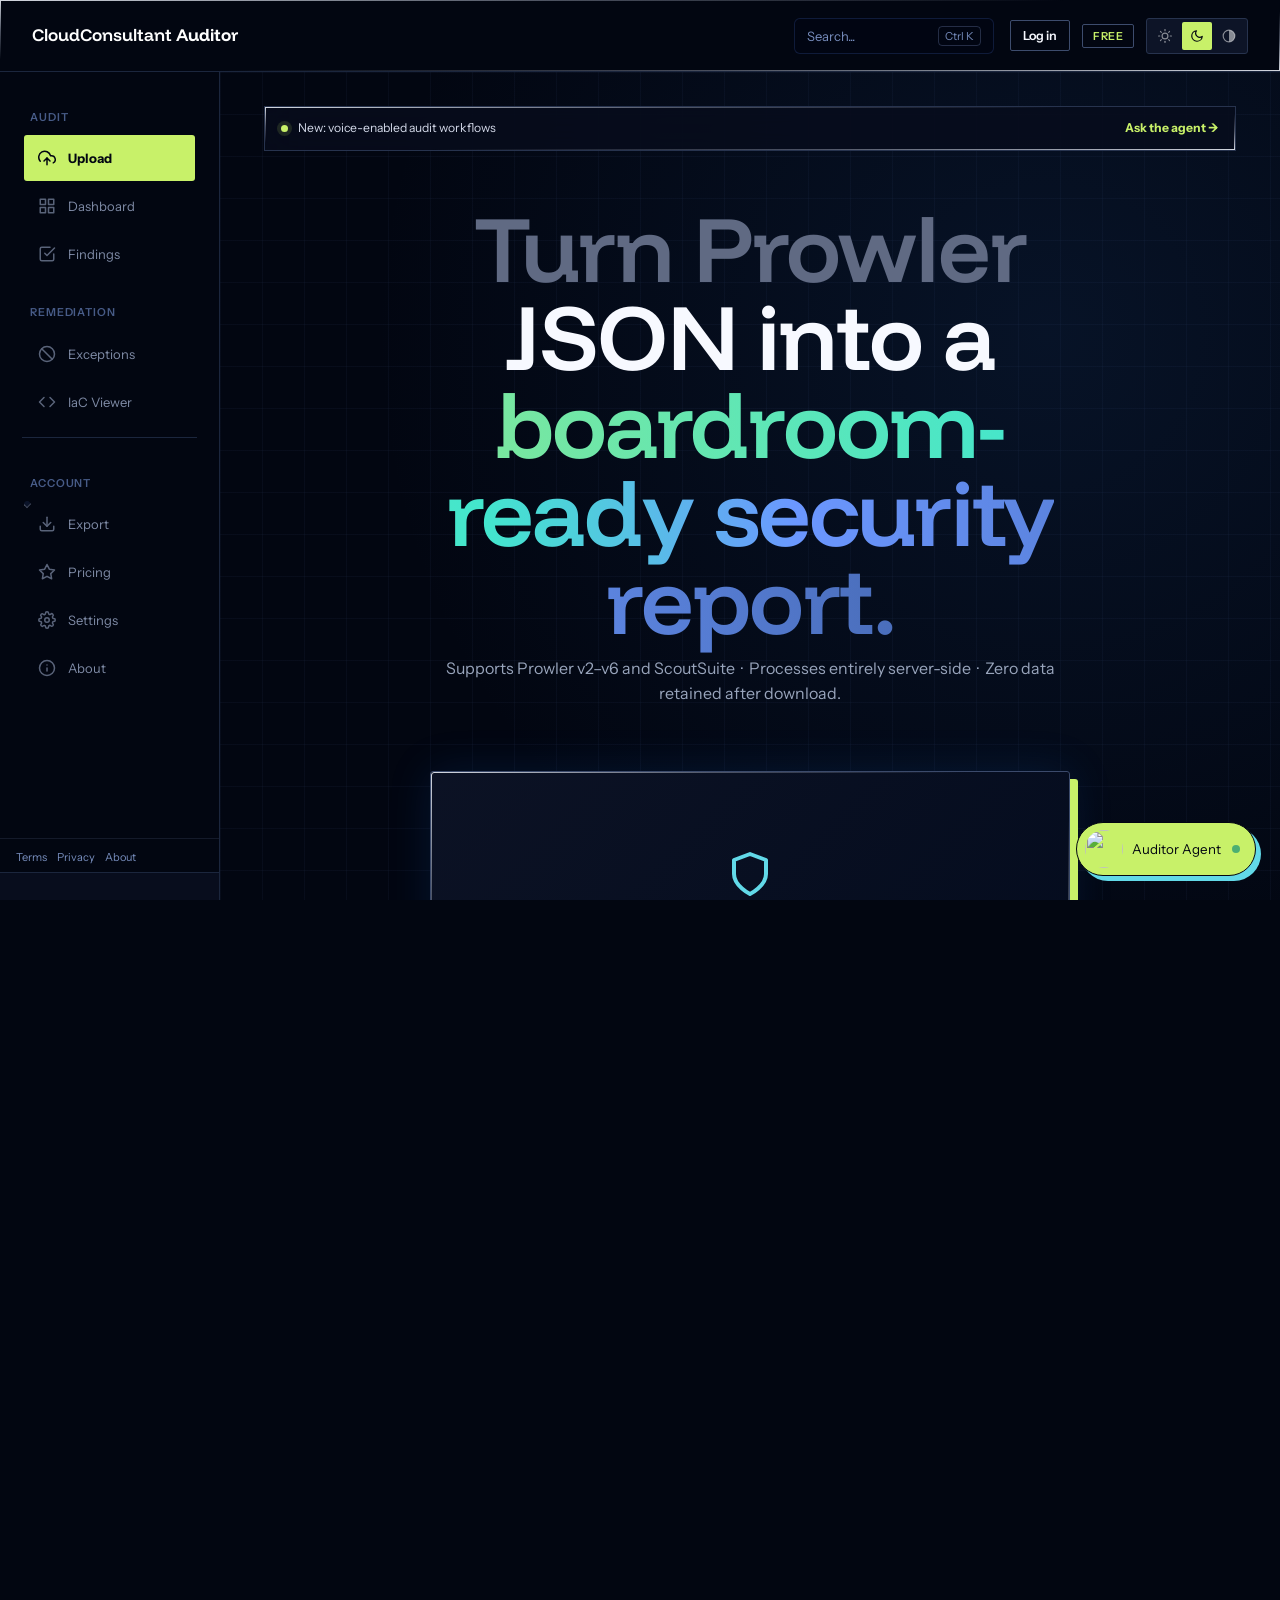
==== frontend/dashboard.html @ 0f8bbdbc "fix(auth): configure real Google Client ID Wired up the user-provided Google OAuth Client ID in the " ====
<!DOCTYPE html>
<html lang="en" data-theme="dark">
<head>
  <meta charset="UTF-8">
  <meta name="viewport" content="width=device-width, initial-scale=1.0">
  <title>CloudConsultant Auditor — AWS Security Report Generator</title>

  <!-- Fonts -->
  <link rel="preconnect" href="https://fonts.googleapis.com">
  <link rel="preconnect" href="https://fonts.gstatic.com" crossorigin>
  <link href="https://fonts.googleapis.com/css2?family=Funnel+Display:wght@300;400;500;600;700&family=Instrument+Sans:wght@400;500;600;700&family=IBM+Plex+Mono:wght@400;500&display=swap" rel="stylesheet">

  <!-- Prism.js syntax highlighting -->
  <link rel="stylesheet" href="https://cdnjs.cloudflare.com/ajax/libs/prism/1.29.0/themes/prism-tomorrow.min.css">

  <!-- Font Awesome (kept for legacy icon refs) -->
  <link rel="stylesheet" href="https://cdnjs.cloudflare.com/ajax/libs/font-awesome/6.4.0/css/all.min.css">

  <!-- App styles -->
  <link rel="stylesheet" href="styles.css?v=8">
  <style>
    /* CRITICAL LAYOUT — inline so it always applies */
    html, body { margin: 0; padding: 0; height: 100%; }
    body > div[aria-hidden] { position: absolute; width: 0; height: 0; overflow: hidden; }
    #cb-app { display: flex; flex-direction: column; min-height: 100vh; }
    #cb-header {
      position: sticky; top: 0; z-index: 200;
      height: 72px; background: rgba(0, 5, 20, 0.85);
      backdrop-filter: blur(20px); -webkit-backdrop-filter: blur(20px);
      display: flex; align-items: center;
      padding: 0 20px; gap: 16px; flex-shrink: 0;
      border-bottom: 1px solid rgba(78, 115, 219, 0.12);
      transition: background 0.3s ease, border-color 0.3s ease, box-shadow 0.3s ease;
    }
    #cb-header.is--scrolling {
      background: rgba(0, 5, 20, 0.95);
      border-bottom-color: rgba(78, 115, 219, 0.2);
      box-shadow: 0 4px 20px rgba(0, 0, 0, 0.3);
    }
    #cb-body { display: flex; flex: 1; min-height: 0; }
    #cb-sidebar {
      width: 240px; flex-shrink: 0;
      background: #000514;
      display: flex; flex-direction: column;
      position: sticky; top: 72px;
      height: calc(100vh - 72px);
      overflow-y: auto; overflow-x: hidden;
      z-index: 100;
      border-right: 1px solid rgba(78, 115, 219, 0.1);
    }
    #cb-main {
      flex: 1; min-width: 0;
      padding: 32px 40px;
      background: #F3F3F9;
      overflow-y: auto;
    }
    [data-theme="dark"] #cb-main { background: #000514; }
    [data-theme="highcontrast"] #cb-main { background: #000; }
    .cb-wordmark { display: flex; align-items: center; gap: 10px; text-decoration: none; flex-shrink: 0; }
    .cb-wordmark svg { width: 24px; height: 24px; color: #4E73DB; }
    .cb-wordmark-text { font-size: 1.0625rem; font-weight: 600; color: #fff; }
    .cb-wordmark-text span { font-weight: 700; }
    #cb-header-context { flex: 1; text-align: center; font-size: 0.6875rem; color: rgba(255,255,255,0.5); }
    .cb-header-right { display: flex; align-items: center; gap: 12px; flex-shrink: 0; }
    .cb-nav { flex: 1; padding: 12px 0; list-style: none; }
    .cb-nav-category { padding: 20px 16px 6px; }
    .cb-nav-category:first-child { padding-top: 8px; }
    .cb-nav-category-label { font-family: 'Instrument Sans', sans-serif; font-size: 0.6875rem; font-weight: 600; letter-spacing: 0.08em; color: #475B87; text-transform: uppercase; }
    #cb-sidebar.collapsed .cb-nav-category-label { display: none; }
    .cb-nav-link {
      display: flex; align-items: center; gap: 12px;
      padding: 0 16px; height: 42px; margin: 2px 10px;
      color: #778DBD; border-radius: 8px;
      background: transparent; border: none;
      font-size: 0.8125rem; font-weight: 400;
      cursor: pointer; width: calc(100% - 20px); text-align: left;
      white-space: nowrap; overflow: hidden;
      transition: background 0.15s, color 0.15s;
    }
    .cb-nav-link:hover { background: rgba(78, 115, 219, 0.1); color: #E9EDF5; }
    .cb-nav-link.active { background: rgba(78, 115, 219, 0.18); color: #E9EDF5; font-weight: 500; }
    .cb-nav-link svg { width: 18px; height: 18px; flex-shrink: 0; opacity: 0.7; }
    .cb-nav-link.active svg { opacity: 1; }
    .cb-nav-label { flex: 1; }
    .cb-nav-divider { height: 1px; background: rgba(255,255,255,0.07); margin: 8px 12px; }
    .cb-nav-submenu { display: none; list-style: none; background: rgba(0,0,0,0.2); }
    .cb-nav-submenu.open { display: block; }
    .cb-nav-submenu .cb-nav-link { padding-left: 48px; height: 38px; font-size: 0.6875rem; }
    #cb-sidebar-toggle {
      display: flex; align-items: center; justify-content: center;
      height: 44px; background: rgba(255,255,255,0.04);
      border: none; border-top: 1px solid rgba(255,255,255,0.07);
      color: rgba(255,255,255,0.4); cursor: pointer; flex-shrink: 0;
    }
    #cb-sidebar-toggle svg { width: 16px; height: 16px; }
    #cb-sidebar.collapsed { width: 48px; }
    #cb-sidebar.collapsed .cb-nav-label { opacity: 0; pointer-events: none; }
    #cb-sidebar.collapsed .cb-nav-badge { display: none; }
    #cb-sidebar.collapsed .cb-nav-submenu { display: none !important; }
    .cb-panel { display: none; }
    .cb-panel.active { display: block; }
    .cb-license-pill {
      display: inline-flex; align-items: center; gap: 6px;
      padding: 4px 10px; border-radius: 20px;
      font-size: 0.6875rem; font-weight: 600;
      text-transform: uppercase; cursor: pointer; border: none;
    }
    .cb-license-pill.free { background: rgba(255,255,255,0.1); color: rgba(255,255,255,0.7); border: 1px solid rgba(255,255,255,0.2); }
    .cb-license-pill.pro  { background: rgba(20,161,89,0.2); color: #4ade80; border: 1px solid rgba(20,161,89,0.4); }
    .cb-theme-toggle { display: flex; align-items: center; gap: 2px; background: rgba(255,255,255,0.08); border-radius: 8px; padding: 3px; }
    .cb-theme-btn { background: transparent; border: none; color: rgba(255,255,255,0.5); width: 30px; height: 28px; border-radius: 6px; display: flex; align-items: center; justify-content: center; cursor: pointer; }
    .cb-theme-btn.active { background: #1E6FD9; color: #fff; }
    .cb-theme-btn:hover { background: rgba(255,255,255,0.12); color: #fff; }
    #cb-hamburger { display: none; background: transparent; border: none; color: rgba(255,255,255,0.8); padding: 6px; cursor: pointer; }
    #cb-sidebar-overlay { display: none; position: fixed; inset: 0; top: 56px; background: rgba(10,22,40,0.5); z-index: 140; }
    #cb-sidebar-overlay.show { display: block; }
    .cb-nav-flyout { display: none; position: absolute; left: 52px; top: 50%; transform: translateY(-50%); background: #0A1628; color: #fff; font-size: 0.6875rem; padding: 6px 10px; border-radius: 4px; white-space: nowrap; z-index: 300; pointer-events: none; }
    #cb-sidebar.collapsed .cb-nav-item:hover .cb-nav-flyout { display: flex; }
    .cb-nav-badge { background: #C92626; color: #fff; font-size: 10px; font-weight: 700; min-width: 18px; height: 18px; border-radius: 9px; display: inline-flex; align-items: center; justify-content: center; padding: 0 4px; flex-shrink: 0; }
    .cb-nav-link.has-dropdown::after { content: ''; width: 6px; height: 6px; border-right: 1.5px solid currentColor; border-bottom: 1.5px solid currentColor; transform: rotate(45deg); opacity: 0.5; flex-shrink: 0; }
    .cb-nav-link.has-dropdown.open::after { transform: rotate(-135deg); }
    .cb-cmd-trigger {
      display: flex; align-items: center; justify-content: space-between;
      height: 36px; padding: 0 12px; margin-left: auto; width: 200px;
      background: rgba(0, 5, 20, 0.5); border: 1px solid rgba(78, 115, 219, 0.2);
      border-radius: 6px; color: #778DBD; cursor: pointer; transition: 0.2s;
    }
    .cb-cmd-trigger:hover { border-color: rgba(78, 115, 219, 0.5); background: rgba(78, 115, 219, 0.1); }
    .cb-cmd-trigger-text { font-size: 0.8125rem; }
    .cb-cmd-trigger-shortcut { font-size: 0.6875rem; border: 1px solid rgba(119, 141, 189, 0.3); padding: 2px 6px; border-radius: 4px; }
    @media (max-width: 768px) {
      #cb-hamburger { display: flex; }
      #cb-sidebar { position: fixed; top: 56px; left: 0; height: calc(100vh - 56px); width: 220px; transform: translateX(-100%); transition: transform 0.2s; z-index: 150; }
      #cb-sidebar.mobile-open { transform: translateX(0); }
      #cb-sidebar.mobile-open .cb-nav-label { opacity: 1; pointer-events: auto; }
      #cb-main { padding: 16px; }
    }
    @media (max-width: 1100px) {
      #cb-sidebar { width: 48px; }
      #cb-sidebar .cb-nav-label { opacity: 0; pointer-events: none; }
    }
  </style>
</head>

<body data-theme="dark">

<!-- SVG icon sprite -->
<div style="position:absolute;width:0;height:0;overflow:hidden;" aria-hidden="true">
  <svg xmlns="http://www.w3.org/2000/svg">
    <symbol id="ic-shield" viewBox="0 0 24 24" fill="none" stroke="currentColor" stroke-width="2" stroke-linecap="round" stroke-linejoin="round">
      <path d="M12 22s8-4 8-10V5l-8-3-8 3v7c0 6 8 10 8 10z"/>
    </symbol>
    <symbol id="ic-upload" viewBox="0 0 24 24" fill="none" stroke="currentColor" stroke-width="2" stroke-linecap="round" stroke-linejoin="round">
      <polyline points="16 16 12 12 8 16"/><line x1="12" y1="12" x2="12" y2="21"/>
      <path d="M20.39 18.39A5 5 0 0 0 18 9h-1.26A8 8 0 1 0 3 16.3"/>
    </symbol>
    <symbol id="ic-dashboard" viewBox="0 0 24 24" fill="none" stroke="currentColor" stroke-width="2" stroke-linecap="round" stroke-linejoin="round">
      <rect x="3" y="3" width="7" height="7"/><rect x="14" y="3" width="7" height="7"/>
      <rect x="14" y="14" width="7" height="7"/><rect x="3" y="14" width="7" height="7"/>
    </symbol>
    <symbol id="ic-findings" viewBox="0 0 24 24" fill="none" stroke="currentColor" stroke-width="2" stroke-linecap="round" stroke-linejoin="round">
      <path d="M9 11l3 3L22 4"/><path d="M21 12v7a2 2 0 0 1-2 2H5a2 2 0 0 1-2-2V5a2 2 0 0 1 2-2h11"/>
    </symbol>
    <symbol id="ic-filter" viewBox="0 0 24 24" fill="none" stroke="currentColor" stroke-width="2" stroke-linecap="round" stroke-linejoin="round">
      <polygon points="22 3 2 3 10 12.46 10 19 14 21 14 12.46 22 3"/>
    </symbol>
    <symbol id="ic-exception" viewBox="0 0 24 24" fill="none" stroke="currentColor" stroke-width="2" stroke-linecap="round" stroke-linejoin="round">
      <circle cx="12" cy="12" r="10"/><line x1="4.93" y1="4.93" x2="19.07" y2="19.07"/>
    </symbol>
    <symbol id="ic-code" viewBox="0 0 24 24" fill="none" stroke="currentColor" stroke-width="2" stroke-linecap="round" stroke-linejoin="round">
      <polyline points="16 18 22 12 16 6"/><polyline points="8 6 2 12 8 18"/>
    </symbol>
    <symbol id="ic-export" viewBox="0 0 24 24" fill="none" stroke="currentColor" stroke-width="2" stroke-linecap="round" stroke-linejoin="round">
      <path d="M21 15v4a2 2 0 0 1-2 2H5a2 2 0 0 1-2-2v-4"/>
      <polyline points="7 10 12 15 17 10"/><line x1="12" y1="15" x2="12" y2="3"/>
    </symbol>
    <symbol id="ic-settings" viewBox="0 0 24 24" fill="none" stroke="currentColor" stroke-width="2" stroke-linecap="round" stroke-linejoin="round">
      <circle cx="12" cy="12" r="3"/>
      <path d="M19.4 15a1.65 1.65 0 0 0 .33 1.82l.06.06a2 2 0 0 1-2.83 2.83l-.06-.06a1.65 1.65 0 0 0-1.82-.33 1.65 1.65 0 0 0-1 1.51V21a2 2 0 0 1-4 0v-.09A1.65 1.65 0 0 0 9 19.4a1.65 1.65 0 0 0-1.82.33l-.06.06a2 2 0 0 1-2.83-2.83l.06-.06A1.65 1.65 0 0 0 4.68 15a1.65 1.65 0 0 0-1.51-1H3a2 2 0 0 1 0-4h.09A1.65 1.65 0 0 0 4.6 9a1.65 1.65 0 0 0-.33-1.82l-.06-.06a2 2 0 0 1 2.83-2.83l.06.06A1.65 1.65 0 0 0 9 4.68a1.65 1.65 0 0 0 1-1.51V3a2 2 0 0 1 4 0v.09a1.65 1.65 0 0 0 1 1.51 1.65 1.65 0 0 0 1.82-.33l.06-.06a2 2 0 0 1 2.83 2.83l-.06.06A1.65 1.65 0 0 0 19.4 9a1.65 1.65 0 0 0 1.51 1H21a2 2 0 0 1 0 4h-.09a1.65 1.65 0 0 0-1.51 1z"/>
    </symbol>
    <symbol id="ic-chevron-left" viewBox="0 0 24 24" fill="none" stroke="currentColor" stroke-width="2" stroke-linecap="round" stroke-linejoin="round">
      <polyline points="15 18 9 12 15 6"/>
    </symbol>
    <symbol id="ic-chevron-right" viewBox="0 0 24 24" fill="none" stroke="currentColor" stroke-width="2" stroke-linecap="round" stroke-linejoin="round">
      <polyline points="9 18 15 12 9 6"/>
    </symbol>
    <symbol id="ic-sun" viewBox="0 0 24 24" fill="none" stroke="currentColor" stroke-width="2" stroke-linecap="round" stroke-linejoin="round">
      <circle cx="12" cy="12" r="5"/>
      <line x1="12" y1="1" x2="12" y2="3"/><line x1="12" y1="21" x2="12" y2="23"/>
      <line x1="4.22" y1="4.22" x2="5.64" y2="5.64"/><line x1="18.36" y1="18.36" x2="19.78" y2="19.78"/>
      <line x1="1" y1="12" x2="3" y2="12"/><line x1="21" y1="12" x2="23" y2="12"/>
      <line x1="4.22" y1="19.78" x2="5.64" y2="18.36"/><line x1="18.36" y1="5.64" x2="19.78" y2="4.22"/>
    </symbol>
    <symbol id="ic-moon" viewBox="0 0 24 24" fill="none" stroke="currentColor" stroke-width="2" stroke-linecap="round" stroke-linejoin="round">
      <path d="M21 12.79A9 9 0 1 1 11.21 3 7 7 0 0 0 21 12.79z"/>
    </symbol>
    <symbol id="ic-contrast" viewBox="0 0 24 24" fill="none" stroke="currentColor" stroke-width="2" stroke-linecap="round" stroke-linejoin="round">
      <circle cx="12" cy="12" r="10"/>
      <path d="M12 2a10 10 0 0 1 0 20z" fill="currentColor" stroke="none"/>
    </symbol>
    <symbol id="ic-check" viewBox="0 0 24 24" fill="none" stroke="currentColor" stroke-width="2.5" stroke-linecap="round" stroke-linejoin="round">
      <polyline points="20 6 9 17 4 12"/>
    </symbol>
    <symbol id="ic-x" viewBox="0 0 24 24" fill="none" stroke="currentColor" stroke-width="2" stroke-linecap="round" stroke-linejoin="round">
      <line x1="18" y1="6" x2="6" y2="18"/><line x1="6" y1="6" x2="18" y2="18"/>
    </symbol>
    <symbol id="ic-copy" viewBox="0 0 24 24" fill="none" stroke="currentColor" stroke-width="2" stroke-linecap="round" stroke-linejoin="round">
      <rect x="9" y="9" width="13" height="13" rx="2" ry="2"/>
      <path d="M5 15H4a2 2 0 0 1-2-2V4a2 2 0 0 1 2-2h9a2 2 0 0 1 2 2v1"/>
    </symbol>
    <symbol id="ic-download" viewBox="0 0 24 24" fill="none" stroke="currentColor" stroke-width="2" stroke-linecap="round" stroke-linejoin="round">
      <path d="M21 15v4a2 2 0 0 1-2 2H5a2 2 0 0 1-2-2v-4"/>
      <polyline points="7 10 12 15 17 10"/><line x1="12" y1="15" x2="12" y2="3"/>
    </symbol>
    <symbol id="ic-pdf" viewBox="0 0 24 24" fill="none" stroke="currentColor" stroke-width="2" stroke-linecap="round" stroke-linejoin="round">
      <path d="M14 2H6a2 2 0 0 0-2 2v16a2 2 0 0 0 2 2h12a2 2 0 0 0 2-2V8z"/>
      <polyline points="14 2 14 8 20 8"/>
      <line x1="16" y1="13" x2="8" y2="13"/><line x1="16" y1="17" x2="8" y2="17"/>
    </symbol>
    <symbol id="ic-star" viewBox="0 0 24 24" fill="none" stroke="currentColor" stroke-width="2" stroke-linecap="round" stroke-linejoin="round">
      <polygon points="12 2 15.09 8.26 22 9.27 17 14.14 18.18 21.02 12 17.77 5.82 21.02 7 14.14 2 9.27 8.91 8.26 12 2"/>
    </symbol>
    <symbol id="ic-zip" viewBox="0 0 24 24" fill="none" stroke="currentColor" stroke-width="2" stroke-linecap="round" stroke-linejoin="round">
      <path d="M21 16V8a2 2 0 0 0-1-1.73l-7-4a2 2 0 0 0-2 0l-7 4A2 2 0 0 0 3 8v8a2 2 0 0 0 1 1.73l7 4a2 2 0 0 0 2 0l7-4A2 2 0 0 0 21 16z"/>
    </symbol>
    <symbol id="ic-key" viewBox="0 0 24 24" fill="none" stroke="currentColor" stroke-width="2" stroke-linecap="round" stroke-linejoin="round">
      <path d="M21 2l-2 2m-7.61 7.61a5.5 5.5 0 1 1-7.778 7.778 5.5 5.5 0 0 1 7.777-7.777zm0 0L15.5 7.5m0 0l3 3L22 7l-3-3m-3.5 3.5L19 4"/>
    </symbol>
    <symbol id="ic-trend" viewBox="0 0 24 24" fill="none" stroke="currentColor" stroke-width="2" stroke-linecap="round" stroke-linejoin="round">
      <polyline points="23 6 13.5 15.5 8.5 10.5 1 18"/>
      <polyline points="17 6 23 6 23 12"/>
    </symbol>
    <symbol id="ic-alert" viewBox="0 0 24 24" fill="none" stroke="currentColor" stroke-width="2" stroke-linecap="round" stroke-linejoin="round">
      <path d="M10.29 3.86L1.82 18a2 2 0 0 0 1.71 3h16.94a2 2 0 0 0 1.71-3L13.71 3.86a2 2 0 0 0-3.42 0z"/>
      <line x1="12" y1="9" x2="12" y2="13"/><line x1="12" y1="17" x2="12.01" y2="17"/>
    </symbol>
    <symbol id="ic-menu" viewBox="0 0 24 24" fill="none" stroke="currentColor" stroke-width="2" stroke-linecap="round" stroke-linejoin="round">
      <line x1="3" y1="12" x2="21" y2="12"/><line x1="3" y1="6" x2="21" y2="6"/><line x1="3" y1="18" x2="21" y2="18"/>
    </symbol>
    <symbol id="ic-info" viewBox="0 0 24 24" fill="none" stroke="currentColor" stroke-width="2" stroke-linecap="round" stroke-linejoin="round">
      <circle cx="12" cy="12" r="10"/><line x1="12" y1="16" x2="12" y2="12"/><line x1="12" y1="8" x2="12.01" y2="8"/>
    </symbol>
    <symbol id="ic-terminal" viewBox="0 0 24 24" fill="none" stroke="currentColor" stroke-width="2" stroke-linecap="round" stroke-linejoin="round">
      <polyline points="4 17 10 11 4 5"/><line x1="12" y1="19" x2="20" y2="19"/>
    </symbol>
    <symbol id="ic-csv" viewBox="0 0 24 24" fill="none" stroke="currentColor" stroke-width="2" stroke-linecap="round" stroke-linejoin="round">
      <path d="M14 2H6a2 2 0 0 0-2 2v16a2 2 0 0 0 2 2h12a2 2 0 0 0 2-2V8z"/>
      <polyline points="14 2 14 8 20 8"/>
      <line x1="8" y1="13" x2="16" y2="13"/><line x1="8" y1="17" x2="16" y2="17"/>
    </symbol>
    <symbol id="ic-palette" viewBox="0 0 24 24" fill="none" stroke="currentColor" stroke-width="2" stroke-linecap="round" stroke-linejoin="round">
      <path d="M12 2C6.5 2 2 6.5 2 12s4.5 10 10 10c.926 0 1.648-.746 1.648-1.688 0-.437-.18-.835-.437-1.125-.29-.289-.438-.652-.438-1.125a1.64 1.64 0 0 1 1.668-1.668h1.996c3.051 0 5.555-2.503 5.555-5.554C21.965 6.012 17.461 2 12 2z"/>
    </symbol>
  </svg>
</div>

<!-- ═══════════════════════════════════════════════════════════════
     APP SHELL
     ═══════════════════════════════════════════════════════════════ -->
<div id="cb-app" style="display:flex;flex-direction:column;min-height:100vh;">

  <!-- ── TOP HEADER BAR ──────────────────────────────────────────── -->
  <header id="cb-header" role="banner" glass-background>

    <!-- Hamburger (mobile) -->
    <button id="cb-hamburger" aria-label="Open navigation" aria-expanded="false">
      <svg width="22" height="22" aria-hidden="true"><use href="#ic-menu"/></svg>
    </button>

    <!-- Wordmark -->
    <a class="cb-wordmark" href="/" aria-label="CloudConsultant Auditor home">
      <svg aria-hidden="true"><use href="#ic-shield"/></svg>
      <span class="cb-wordmark-text">CloudConsultant <span>Auditor</span></span>
    </a>

    <!-- Center context (file loaded state) -->
    <div id="cb-header-context" aria-live="polite"></div>

    <!-- Command Palette trigger -->
    <button class="cb-cmd-trigger" id="cb-cmd-trigger" onclick="toggleCommandPalette()" aria-label="Search (Ctrl+K)">
      <span class="cb-cmd-trigger-text">Search...</span>
      <span class="cb-cmd-trigger-shortcut">Ctrl K</span>
    </button>

    <!-- Right controls -->
    <div class="cb-header-right">

      <div class="cca-account" id="cca-account">
        <button class="cca-account-button" id="cca-account-button" type="button" onclick="openAuthModal('login')">Log in</button>
      </div>

      <!-- License pill -->
      <button class="cb-license-pill free" id="cb-license-pill"
              onclick="navigateTo('settings')" aria-label="License status">
        <svg width="12" height="12" aria-hidden="true"><use href="#ic-key"/></svg>
        <span class="pill-label" id="cb-license-pill-text">FREE</span>
      </button>

      <!-- Theme toggle -->
      <div class="cb-theme-toggle" role="group" aria-label="Select theme">
        <button class="cb-theme-btn active" data-theme="corporate"
                aria-label="Corporate theme" title="Corporate">
          <svg width="14" height="14" aria-hidden="true"><use href="#ic-sun"/></svg>
        </button>
        <button class="cb-theme-btn" data-theme="dark"
                aria-label="Dark theme" title="Dark">
          <svg width="14" height="14" aria-hidden="true"><use href="#ic-moon"/></svg>
        </button>
        <button class="cb-theme-btn" data-theme="highcontrast"
                aria-label="High contrast theme" title="High Contrast">
          <svg width="14" height="14" aria-hidden="true"><use href="#ic-contrast"/></svg>
        </button>
      </div>

    </div>
  </header>

  <!-- ── BODY ROW ─────────────────────────────────────────────────── -->
  <div id="cb-body">

    <!-- Mobile overlay -->
    <div id="cb-sidebar-overlay" aria-hidden="true"></div>

    <!-- ── LEFT SIDEBAR ──────────────────────────────────────────── -->
    <nav id="cb-sidebar" aria-label="Main navigation">

      <ul class="cb-nav" role="list">

        <li class="cb-nav-category" aria-hidden="true">
          <span class="cb-nav-category-label">Audit</span>
        </li>

        <li class="cb-nav-item" role="listitem">
          <button class="cb-nav-link active" data-panel="upload" data-mouse-glow
                  onclick="navigateTo('upload')" aria-current="page">
            <svg width="18" height="18" aria-hidden="true"><use href="#ic-upload"/></svg>
            <span class="cb-nav-label">Upload</span>
          </button>
          <span class="cb-nav-flyout" aria-hidden="true">Upload</span>
        </li>

        <li class="cb-nav-item" role="listitem">
          <button class="cb-nav-link" data-panel="dashboard" data-mouse-glow
                  onclick="navigateTo('dashboard')">
            <svg width="18" height="18" aria-hidden="true"><use href="#ic-dashboard"/></svg>
            <span class="cb-nav-label">Dashboard</span>
          </button>
          <span class="cb-nav-flyout" aria-hidden="true">Dashboard</span>
        </li>

        <li class="cb-nav-item" role="listitem">
          <button class="cb-nav-link" data-panel="findings" data-mouse-glow
                  onclick="navigateTo('findings')">
            <svg width="18" height="18" aria-hidden="true"><use href="#ic-findings"/></svg>
            <span class="cb-nav-label">Findings</span>
          </button>
          <span class="cb-nav-flyout" aria-hidden="true">Findings</span>
        </li>

        <li class="cb-nav-category" aria-hidden="true">
          <span class="cb-nav-category-label">Remediation</span>
        </li>

        <li class="cb-nav-item" role="listitem">
          <button class="cb-nav-link" data-panel="exceptions" data-mouse-glow
                  onclick="navigateTo('exceptions')">
            <svg width="18" height="18" aria-hidden="true"><use href="#ic-exception"/></svg>
            <span class="cb-nav-label">Exceptions</span>
            <span class="cb-nav-badge" id="cb-exc-badge" style="display:none">0</span>
          </button>
          <span class="cb-nav-flyout" aria-hidden="true">Exceptions</span>
        </li>

        <li class="cb-nav-item" role="listitem">
          <button class="cb-nav-link" data-panel="iac" data-mouse-glow
                  onclick="navigateTo('iac')">
            <svg width="18" height="18" aria-hidden="true"><use href="#ic-code"/></svg>
            <span class="cb-nav-label">IaC Viewer</span>
          </button>
          <span class="cb-nav-flyout" aria-hidden="true">IaC Viewer</span>
        </li>

        <li class="cb-nav-divider" role="separator" aria-hidden="true"></li>

        <li class="cb-nav-category" aria-hidden="true">
          <span class="cb-nav-category-label">Account</span>
        </li>

        <!-- Export dropdown -->
        <li class="cb-nav-item" role="listitem">
          <button class="cb-nav-link has-dropdown" id="cb-export-toggle" data-mouse-glow
                  onclick="toggleExportMenu()" aria-expanded="false">
            <svg width="18" height="18" aria-hidden="true"><use href="#ic-export"/></svg>
            <span class="cb-nav-label">Export</span>
          </button>
          <span class="cb-nav-flyout" aria-hidden="true">Export</span>
          <ul class="cb-nav-submenu" id="cb-export-submenu" role="list">
            <li><button class="cb-nav-link" onclick="navigateTo('export')" data-mouse-glow>
              <svg width="18" height="18" aria-hidden="true"><use href="#ic-pdf"/></svg>
              <span class="cb-nav-label">All Exports</span>
            </button></li>
            <li><button class="cb-nav-link" onclick="generateReport()" data-mouse-glow>
              <svg width="18" height="18" aria-hidden="true"><use href="#ic-pdf"/></svg>
              <span class="cb-nav-label">PDF Report</span>
            </button></li>
            <li><button class="cb-nav-link" onclick="exportCSV()" data-mouse-glow>
              <svg width="18" height="18" aria-hidden="true"><use href="#ic-csv"/></svg>
              <span class="cb-nav-label">Export CSV</span>
            </button></li>
            <li><button class="cb-nav-link" onclick="exportBundle()" data-mouse-glow>
              <svg width="18" height="18" aria-hidden="true"><use href="#ic-zip"/></svg>
              <span class="cb-nav-label">Bundle</span>
            </button></li>
          </ul>
        </li>

        <li class="cb-nav-item" role="listitem">
          <button class="cb-nav-link" data-panel="pricing" data-mouse-glow
                  onclick="navigateTo('pricing')">
            <svg width="18" height="18" aria-hidden="true"><use href="#ic-star"/></svg>
            <span class="cb-nav-label">Pricing</span>
          </button>
          <span class="cb-nav-flyout" aria-hidden="true">Pricing</span>
        </li>

        <li class="cb-nav-item" role="listitem">
          <button class="cb-nav-link" data-panel="settings" data-mouse-glow
                  onclick="navigateTo('settings')">
            <svg width="18" height="18" aria-hidden="true"><use href="#ic-settings"/></svg>
            <span class="cb-nav-label">Settings</span>
          </button>
          <span class="cb-nav-flyout" aria-hidden="true">Settings</span>
        </li>

        <li class="cb-nav-item" role="listitem">
          <button class="cb-nav-link" data-panel="about" data-mouse-glow
                  onclick="navigateTo('about')">
            <svg width="18" height="18" aria-hidden="true"><use href="#ic-info"/></svg>
            <span class="cb-nav-label">About</span>
          </button>
          <span class="cb-nav-flyout" aria-hidden="true">About</span>
        </li>

      </ul>

      <!-- Footer links -->
      <div style="padding:10px 16px 6px;border-top:1px solid rgba(119,141,189,0.15);">
        <div style="display:flex;gap:10px;flex-wrap:wrap;">
          <a href="#" onclick="navigateTo('terms');return false;" style="font-size:0.6875rem;color:#778DBD;text-decoration:none;" onmouseover="this.style.color='#E9EDF5'" onmouseout="this.style.color='#778DBD'">Terms</a>
          <a href="#" onclick="navigateTo('privacy');return false;" style="font-size:0.6875rem;color:#778DBD;text-decoration:none;" onmouseover="this.style.color='#E9EDF5'" onmouseout="this.style.color='#778DBD'">Privacy</a>
          <a href="#" onclick="navigateTo('about');return false;" style="font-size:0.6875rem;color:#778DBD;text-decoration:none;" onmouseover="this.style.color='#E9EDF5'" onmouseout="this.style.color='#778DBD'">About</a>
        </div>
      </div>

      <!-- Collapse toggle -->
      <button id="cb-sidebar-toggle" onclick="toggleSidebar()"
              aria-label="Collapse sidebar">
        <svg width="16" height="16" aria-hidden="true"><use href="#ic-chevron-left"/></svg>
      </button>

    </nav>

    <!-- ── MAIN CONTENT ───────────────────────────────────────────── -->
    <main id="cb-main" role="main" style="flex:1;min-width:0;padding:28px 32px;overflow-y:auto;">
      <div class="cb-content">

        <!-- Toast container -->
        <div class="cb-toast-container" id="cb-toasts" aria-live="polite" aria-atomic="false"></div>

        <button class="cca-agent-launcher" id="cca-agent-launcher" type="button" aria-label="Open Auditor Agent" aria-expanded="false" onclick="toggleAgentPanel()">
          <img src="/agent-avatar.png" alt="">
          <span>Auditor Agent</span>
          <i></i>
        </button>

        <aside class="cca-agent" id="cca-agent" aria-label="CloudConsultant Auditor agent" aria-hidden="true">
          <div class="cca-agent-head">
            <div>
              <div class="cca-agent-identity"><img src="/agent-avatar.png" alt=""><span class="cca-agent-kicker">AUDITOR AGENT</span></div>
              <h2>Ask your security copilot</h2>
            </div>
            <div class="cca-agent-head-actions"><span class="cca-agent-status" id="cca-agent-status">Ready</span><button type="button" class="cca-agent-close" aria-label="Close Auditor Agent" onclick="toggleAgentPanel(false)">×</button></div>
          </div>
          <div class="cca-agent-messages" id="cca-agent-messages" aria-live="polite">
            <div class="cca-agent-message agent">Upload a scan, then ask me to explain findings, inspect risk, or prepare a report.</div>
          </div>
          <div class="cca-agent-compose">
            <textarea id="cca-agent-input" rows="2" maxlength="2000"
                      placeholder="Ask about this audit..." aria-label="Message the auditor agent"></textarea>
            <div class="cca-agent-actions">
              <button class="cca-agent-mic" id="cca-agent-mic" type="button" aria-label="Start voice input" title="Voice input">Mic</button>
              <button class="cca-agent-voice" id="cca-agent-voice" type="button" aria-pressed="false" aria-label="Enable AI voice" title="AI voice output" onclick="toggleAgentVoice()">AI voice: Off</button>
              <button class="cb-btn cb-btn-primary cca-agent-send" id="cca-agent-send" type="button">Send</button>
            </div>
          </div>
        </aside>


        <!-- ═══════════════════════════════════════════════════════
             PANEL 1 — UPLOAD & CONFIGURE
             ═══════════════════════════════════════════════════════ -->
        <section id="panel-upload" class="cb-panel active" aria-label="Upload and configure">

          <div class="cca-announcement" role="status" glass-background>
            <span class="cca-announcement-dot"></span>
            <span>New: voice-enabled audit workflows</span>
            <button type="button" onclick="document.getElementById('cca-agent-input')?.focus()">Ask the agent <span aria-hidden="true">→</span></button>
          </div>

          <!-- Hero (shown before file loaded) -->
          <div class="cb-upload-hero" id="upload-hero">
            <h1 class="cb-upload-hero-title">
              Turn Prowler JSON into a<br><span class="is--text-gradient">boardroom-ready security report.</span>
            </h1>
            <p class="cb-upload-hero-sub">
              Supports Prowler v2–v6 and ScoutSuite &nbsp;·&nbsp;
              Processes entirely server-side &nbsp;·&nbsp;
              Zero data retained after download.
            </p>
          </div>

          <!-- Upload zone -->
          <div class="cb-upload-zone" id="uploadZone" role="button"
               tabindex="0" aria-label="Drop Prowler JSON file here or click to browse" glass-background data-mouse-glow>
            <svg class="cb-upload-icon" aria-hidden="true"><use href="#ic-shield"/></svg>
            <p class="cb-upload-title">Drop Prowler JSON here</p>
            <p class="cb-upload-sub">or click to browse</p>
            <input type="file" id="fileInput" accept=".json" hidden aria-label="Select JSON file">
          </div>

          <!-- Trust badges -->
          <div class="cb-trust-badges" role="list" aria-label="File constraints">
            <span class="cb-trust-badge" role="listitem" id="cb-upload-limit-badge">
              <svg width="12" height="12" aria-hidden="true"><use href="#ic-info"/></svg>
              50 MB max (500 MB for paid)
            </span>
            <span class="cb-trust-badge" role="listitem">
              <svg width="12" height="12" aria-hidden="true"><use href="#ic-check"/></svg>
              JSON only
            </span>
            <span class="cb-trust-badge" role="listitem">
              <svg width="12" height="12" aria-hidden="true"><use href="#ic-alert"/></svg>
              Rate limited 20 req/min
            </span>
            <span class="cb-trust-badge" role="listitem">
              <svg width="12" height="12" aria-hidden="true"><use href="#ic-shield"/></svg>
              No data retained
            </span>
          </div>

          <div class="cca-proof-strip" aria-label="Platform capabilities">
            <div data-mouse-glow><strong>337+</strong><span>security checks mapped</span></div>
            <div data-mouse-glow><strong>5</strong><span>compliance frameworks</span></div>
            <div data-mouse-glow><strong>3</strong><span>remediation formats</span></div>
            <div data-mouse-glow><strong>0</strong><span>cloud changes made</span></div>
          </div>

          <!-- File selected state -->
          <div class="cb-file-selected" id="fileInfo" role="status" aria-live="polite">
            <svg aria-hidden="true"><use href="#ic-check"/></svg>
            <span class="cb-file-selected-name" id="fileName">No file selected</span>
            <button class="cb-file-clear" onclick="clearFile()" aria-label="Remove selected file">
              <svg width="16" height="16" aria-hidden="true"><use href="#ic-x"/></svg>
            </button>
          </div>

          <!-- Free tier banner -->
          <div class="cb-free-banner" id="cb-free-banner" style="display:none; max-width:640px; margin:16px auto 0;">
            <svg aria-hidden="true"><use href="#ic-alert"/></svg>
            <span id="cb-free-banner-text">You have <strong>3</strong> uses remaining on the free tier.</span>
            <a href="#" onclick="navigateTo('pricing');return false;" style="margin-left:auto; white-space:nowrap;">View plans →</a>
          </div>

          <!-- Configuration panel -->
          <div class="cb-card" style="max-width:640px; margin:24px auto 0;" id="config-panel" glass-background>
            <h2 class="cb-card-title">Report Configuration</h2>

            <div class="cb-grid-2">
              <div class="cb-form-group">
                <label class="cb-label" for="companyName">Client / Company Name</label>
                <input class="cb-input" type="text" id="companyName"
                       placeholder="Acme Corporation" value="AWS Account"
                       aria-required="true">
              </div>
              <div class="cb-form-group">
                <label class="cb-label" for="pdfTheme">PDF Theme</label>
                <div class="cb-segmented" role="group" aria-label="PDF theme">
                  <button class="cb-segmented-btn active" data-pdf-theme="corporate"
                          onclick="setPdfTheme('corporate')">Corporate</button>
                  <button class="cb-segmented-btn" data-pdf-theme="dark"
                          onclick="setPdfTheme('dark')">Dark</button>
                  <button class="cb-segmented-btn" data-pdf-theme="highcontrast"
                          onclick="setPdfTheme('highcontrast')">High Contrast</button>
                </div>
                <!-- hidden select kept for form submission -->
                <select id="pdfTheme" hidden aria-hidden="true">
                  <option value="corporate">Corporate Clean</option>
                  <option value="dark">Tech Dark</option>
                  <option value="highcontrast">High-Contrast Security</option>
                </select>
              </div>
            </div>

            <div class="cb-form-group">
              <label class="cb-label" for="primaryColorInput">Primary Brand Color</label>
              <div class="cb-color-row">
                <div class="cb-color-swatch" id="colorSwatch"
                     style="background:#1e3a5f" aria-hidden="true"></div>
                <input class="cb-input" type="text" id="primaryColor"
                       placeholder="#1e3a5f" value="#1e3a5f"
                       oninput="updateColorSwatch(this.value)"
                       aria-label="Primary color hex value">
              </div>
            </div>

            <div class="cb-form-group">
              <label class="cb-label" for="logoInput">Company Logo (optional — PNG/JPG, max 2 MB)</label>
              <input class="cb-input" type="file" id="logoInput"
                     accept="image/png,image/jpeg" style="padding:6px 14px;">
            </div>

            <!-- Action buttons -->
            <div class="cb-btn-group" style="margin-top:8px;">
              <button class="cb-btn cb-btn-primary" onclick="previewFindings()"
                      id="previewBtn" disabled aria-disabled="true">
                <svg aria-hidden="true"><use href="#ic-dashboard"/></svg>
                Analyse Findings
              </button>
              <button class="cb-btn cb-btn-secondary" onclick="generateReport()"
                      id="generateBtn" disabled aria-disabled="true">
                <svg aria-hidden="true"><use href="#ic-pdf"/></svg>
                Generate Report
              </button>
              <button class="cb-btn cb-btn-secondary" onclick="generateUltimateReport()"
                      id="generateUltimateBtn" disabled aria-disabled="true">
                <svg aria-hidden="true"><use href="#ic-star"/></svg>
                Ultimate Report
                <span class="cb-pro-badge">PRO</span>
              </button>
            </div>

            <!-- Inline alerts -->
            <div class="cb-alert cb-alert-success" id="successAlert" role="status" aria-live="polite">
              <svg aria-hidden="true"><use href="#ic-check"/></svg>
              <span>Report generated successfully! Your download should start automatically.</span>
            </div>
            <div class="cb-alert cb-alert-error" id="errorAlert" role="alert" aria-live="assertive">
              <svg aria-hidden="true"><use href="#ic-alert"/></svg>
              <span id="errorMessage">An error occurred.</span>
            </div>

            <!-- Progress section -->
            <div id="progressSection" style="display:none;" aria-live="polite">
              <div class="progress-bar"><div class="progress-fill" id="progressFill"></div></div>
              <p style="text-align:center;color:var(--cb-text-muted);font-size:var(--text-sm);margin-top:6px;"
                 id="progressText">Generating report...</p>
            </div>

          </div><!-- /config-panel -->

          <section class="cca-workflow" aria-label="Audit workflow">
            <div class="cca-section-heading">
              <span class="cca-eyebrow">FROM SCAN TO ACTION</span>
              <h2>Make every finding<br>move forward.</h2>
            </div>
            <div class="cca-workflow-grid">
              <button type="button" class="cca-workflow-card" onclick="document.getElementById('fileInput')?.click()">
                <span class="cca-step">01</span><strong>Ingest the evidence</strong><span>Drop in Prowler or ScoutSuite JSON and keep the raw scan in your control.</span><em>Upload a scan →</em>
              </button>
              <button type="button" class="cca-workflow-card" onclick="navigateTo('dashboard')">
                <span class="cca-step">02</span><strong>See the exposure</strong><span>Risk scoring, service concentration, compliance context, and trend in one view.</span><em>Open dashboard →</em>
              </button>
              <button type="button" class="cca-workflow-card" onclick="navigateTo('iac')">
                <span class="cca-step">03</span><strong>Ship the fix</strong><span>Turn prioritized findings into practical CLI, Terraform, and CloudFormation guidance.</span><em>Explore remediation →</em>
              </button>
            </div>
          </section>

        </section>

        <!-- ═══════════════════════════════════════════════════════
             PANEL 2 — EXECUTIVE DASHBOARD
             ═══════════════════════════════════════════════════════ -->
        <section id="panel-dashboard" class="cb-panel" aria-label="Executive dashboard">

          <!-- Empty state (no data) -->
          <div class="cb-empty" id="dashboard-empty">
            <svg class="cb-empty-icon" aria-hidden="true"><use href="#ic-shield"/></svg>
            <h2 class="cb-empty-title">No data loaded</h2>
            <p class="cb-empty-sub">Upload a Prowler JSON file to begin your analysis.</p>
            <button class="cb-btn cb-btn-primary" onclick="navigateTo('upload')">
              <svg aria-hidden="true"><use href="#ic-upload"/></svg>
              Upload File
            </button>
          </div>

          <!-- Dashboard content (shown after data loads) -->
          <div id="dashboardContent" style="display:none;">

            <!-- Arc + KPI row -->
            <div class="cb-dashboard-top">

              <!-- Security Posture Arc -->
              <div class="cb-arc-card">
                <svg class="cb-arc-svg" id="arcSvg" viewBox="0 0 200 200"
                     role="img" aria-label="Security posture score gauge">
                  <!-- Track arc (240° from 150° to 30°) -->
                  <path class="cb-arc-track" id="arcTrack"
                        d="M 30 160 A 80 80 0 1 1 170 160"
                        fill="none"/>
                  <!-- Fill arc -->
                  <path class="cb-arc-fill" id="arcFill"
                        d="M 30 160 A 80 80 0 1 1 170 160"
                        fill="none"/>
                  <!-- Score text -->
                  <text class="cb-arc-score" id="arcScore" x="100" y="95">--</text>
                  <!-- Grade text -->
                  <text class="cb-arc-grade" id="arcGrade" x="100" y="122">--</text>
                </svg>
                <p class="cb-arc-risk-label" id="arcRiskLabel">—</p>
              </div>

              <!-- KPI cards -->
              <div class="cb-kpi-row" id="kpiRow">
                <div class="cb-kpi-card">
                  <div class="cb-kpi-top">
                    <svg class="cb-kpi-icon" aria-hidden="true"><use href="#ic-findings"/></svg>
                    <span class="cb-kpi-label">Total Findings</span>
                  </div>
                  <div class="cb-kpi-value" id="metricTotal">--</div>
                  <div class="cb-kpi-delta" id="kpiDeltaTotal">First scan</div>
                </div>
                <div class="cb-kpi-card">
                  <div class="cb-kpi-top">
                    <svg class="cb-kpi-icon" style="color:var(--cb-critical)" aria-hidden="true"><use href="#ic-alert"/></svg>
                    <span class="cb-kpi-label">Critical</span>
                  </div>
                  <div class="cb-kpi-value" id="metricCritical" style="color:var(--cb-critical)">--</div>
                  <div class="cb-kpi-delta" id="kpiDeltaCritical">First scan</div>
                </div>
                <div class="cb-kpi-card">
                  <div class="cb-kpi-top">
                    <svg class="cb-kpi-icon" style="color:var(--cb-high)" aria-hidden="true"><use href="#ic-alert"/></svg>
                    <span class="cb-kpi-label">High</span>
                  </div>
                  <div class="cb-kpi-value" id="metricHigh" style="color:var(--cb-high)">--</div>
                  <div class="cb-kpi-delta" id="kpiDeltaHigh">First scan</div>
                </div>
                <div class="cb-kpi-card">
                  <div class="cb-kpi-top">
                    <svg class="cb-kpi-icon" aria-hidden="true"><use href="#ic-trend"/></svg>
                    <span class="cb-kpi-label">Security Score</span>
                  </div>
                  <div class="cb-kpi-value" id="metricScore">--</div>
                  <div class="cb-kpi-delta" id="kpiDeltaScore">First scan</div>
                </div>
              </div>

            </div><!-- /cb-dashboard-top -->

            <!-- Charts row -->
            <div class="cb-charts-row">
              <div class="cb-chart-card">
                <div class="cb-chart-title">Severity Distribution</div>
                <div class="cb-chart-body">
                  <canvas id="severityChart" aria-label="Severity distribution chart"></canvas>
                </div>
              </div>
              <div class="cb-chart-card">
                <div class="cb-chart-title">Top Services</div>
                <div class="cb-chart-body">
                  <canvas id="serviceChart" aria-label="Top affected services chart"></canvas>
                </div>
              </div>
              <div class="cb-chart-card">
                <div class="cb-chart-title">Security Trend</div>
                <div class="cb-chart-body" id="trendChartWrap">
                  <canvas id="trendChart" aria-label="Security score trend chart"></canvas>
                </div>
              </div>
            </div>

          </div><!-- /dashboardContent -->

        </section>


        <!-- ═══════════════════════════════════════════════════════
             PANEL 3 — FINDINGS (filter toolbar + table)
             ═══════════════════════════════════════════════════════ -->
        <section id="panel-findings" class="cb-panel" aria-label="Findings">

          <!-- Empty state -->
          <div class="cb-empty" id="findings-empty">
            <svg class="cb-empty-icon" aria-hidden="true"><use href="#ic-findings"/></svg>
            <h2 class="cb-empty-title">No findings loaded</h2>
            <p class="cb-empty-sub">Upload a Prowler JSON file and run analysis first.</p>
            <button class="cb-btn cb-btn-primary" onclick="navigateTo('upload')">
              <svg aria-hidden="true"><use href="#ic-upload"/></svg>
              Upload File
            </button>
          </div>

          <div id="findings-content" style="display:none;">

            <!-- Filter toolbar -->
            <div class="cb-filter-toolbar" role="search" aria-label="Filter findings">
              <div class="cb-filter-row">

                <!-- Severity pills -->
                <div class="cb-sev-pills" role="group" aria-label="Filter by severity">
                  <button class="cb-sev-pill active-all" data-sev="all"
                          onclick="toggleSevPill(this,'all')">All</button>
                  <button class="cb-sev-pill" data-sev="critical"
                          onclick="toggleSevPill(this,'critical')">Critical</button>
                  <button class="cb-sev-pill" data-sev="high"
                          onclick="toggleSevPill(this,'high')">High</button>
                  <button class="cb-sev-pill" data-sev="medium"
                          onclick="toggleSevPill(this,'medium')">Medium</button>
                  <button class="cb-sev-pill" data-sev="low"
                          onclick="toggleSevPill(this,'low')">Low</button>
                  <button class="cb-sev-pill" data-sev="informational"
                          onclick="toggleSevPill(this,'informational')">Info</button>
                </div>

                <!-- Region / Service / Account dropdowns -->
                <select class="cb-filter-select" id="filterRegion"
                        onchange="applyFilters()" aria-label="Filter by region" multiple>
                </select>
                <select class="cb-filter-select" id="filterService"
                        onchange="applyFilters()" aria-label="Filter by service" multiple>
                </select>
                <select class="cb-filter-select" id="filterAccount"
                        onchange="applyFilters()" aria-label="Filter by account" multiple>
                </select>

                <!-- Hidden severity multi-select (kept for applyFilters() compat) -->
                <select id="filterSeverity" hidden aria-hidden="true" multiple>
                  <option value="critical" selected>Critical</option>
                  <option value="high" selected>High</option>
                  <option value="medium" selected>Medium</option>
                  <option value="low" selected>Low</option>
                  <option value="informational" selected>Informational</option>
                </select>

                <button class="cb-btn cb-btn-sm cb-btn-ghost"
                        onclick="resetFilters()" style="margin-left:auto;">
                  Reset
                </button>
              </div>

              <!-- Active filter chips -->
              <div class="cb-chips-row" id="filterChips" aria-live="polite"></div>

              <!-- Count -->
              <div style="display:flex; justify-content:flex-end; margin-top:6px;">
                <span class="cb-filter-count" id="filteredCount" aria-live="polite">
                  No filters applied.
                </span>
              </div>
            </div>

            <!-- Findings table -->
            <div class="cb-table-wrap">
              <table class="cb-table" id="findingsTable"
                     aria-label="Security findings">
                <thead>
                  <tr>
                    <th class="cb-td-check">
                      <input type="checkbox" id="selectAll"
                             onchange="toggleSelectAll()"
                             aria-label="Select all findings">
                    </th>
                    <th data-col="num"      onclick="sortTable('num')">#<span class="cb-sort-icon">↕</span></th>
                    <th data-col="severity" onclick="sortTable('severity')">Severity<span class="cb-sort-icon">↕</span></th>
                    <th data-col="check_id" onclick="sortTable('check_id')">Check ID<span class="cb-sort-icon">↕</span></th>
                    <th data-col="title"    onclick="sortTable('title')">Finding Title<span class="cb-sort-icon">↕</span></th>
                    <th data-col="service"  onclick="sortTable('service')">Service<span class="cb-sort-icon">↕</span></th>
                    <th class="col-region"  data-col="region" onclick="sortTable('region')">Region<span class="cb-sort-icon">↕</span></th>
                    <th data-col="affected" onclick="sortTable('affected')">Affected<span class="cb-sort-icon">↕</span></th>
                  </tr>
                </thead>
                <tbody id="findingsTableBody"></tbody>
              </table>

              <!-- Pagination -->
              <div class="cb-pagination" id="cb-pagination" aria-label="Table pagination">
                <span class="cb-pagination-info" id="cb-page-info">Showing 0 findings</span>
                <div class="cb-pagination-btns" id="cb-page-btns"></div>
              </div>
            </div>

          </div><!-- /findings-content -->

        </section>

        <!-- ═══════════════════════════════════════════════════════
             PANEL 4 — EXCEPTIONS
             ═══════════════════════════════════════════════════════ -->
        <section id="panel-exceptions" class="cb-panel" aria-label="Exception management">

          <h2 class="cb-section-heading">Exception Management</h2>
          <p style="color:var(--cb-text-secondary);font-size:var(--text-sm);margin-bottom:20px;">
            Mark findings as false positives. They will appear in a separate appendix in the PDF report.
          </p>

          <div class="cb-exceptions-layout">

            <!-- Left: mark as exception table -->
            <div class="cb-exception-card">
              <div style="display:flex;align-items:center;justify-content:space-between;margin-bottom:14px;">
                <h3 class="cb-card-title" style="margin:0;">Select Findings to Mark</h3>
                <label style="font-size:var(--text-xs);color:var(--cb-text-muted);display:flex;align-items:center;gap:6px;cursor:pointer;">
                  <input type="checkbox" id="selectAll2" onchange="toggleSelectAll()"
                         aria-label="Select all / none">
                  Select All
                </label>
              </div>

              <div class="cb-table-wrap" style="max-height:420px;overflow-y:auto;">
                <table class="cb-table" id="exceptionTable" aria-label="Findings available to mark as exceptions">
                  <thead>
                    <tr>
                      <th class="cb-td-check"></th>
                      <th>Check ID</th>
                      <th>Title</th>
                      <th>Severity</th>
                      <th>Service</th>
                    </tr>
                  </thead>
                  <tbody></tbody>
                </table>
              </div>

              <div style="margin-top:14px;">
                <button class="cb-btn cb-btn-danger" onclick="markAsExceptions()">
                  <svg aria-hidden="true"><use href="#ic-exception"/></svg>
                  Mark Selected as False Positives
                </button>
              </div>
            </div>

            <!-- Right: active exceptions list -->
            <div class="cb-exception-card">
              <h3 class="cb-card-title">
                Active Exceptions
                <span style="font-size:var(--text-sm);font-weight:var(--weight-normal);
                             color:var(--cb-text-muted);margin-left:6px;">
                  (<span id="exceptionCount">0</span>)
                </span>
              </h3>

              <div id="exceptionsList" aria-live="polite">
                <!-- Empty state -->
                <div class="cb-empty" style="padding:32px 16px;">
                  <svg class="cb-empty-icon" style="width:40px;height:40px;" aria-hidden="true">
                    <use href="#ic-check"/>
                  </svg>
                  <p class="cb-empty-sub" style="margin:0;">No exceptions marked yet.</p>
                </div>
              </div>
            </div>

          </div><!-- /cb-exceptions-layout -->

        </section>

        <!-- ═══════════════════════════════════════════════════════
             PANEL 5 — IAC VIEWER
             ═══════════════════════════════════════════════════════ -->
        <section id="panel-iac" class="cb-panel" aria-label="IaC remediation viewer">

          <h2 class="cb-section-heading">Infrastructure as Code Remediation</h2>

          <div class="cb-iac-layout">

            <!-- Left: finding selector -->
            <div class="cb-iac-list" id="iacFindingList" role="listbox"
                 aria-label="Select a finding to view remediation code">
              <div class="cb-empty" id="iac-list-empty" style="padding:32px 16px;">
                <svg class="cb-empty-icon" style="width:40px;height:40px;" aria-hidden="true">
                  <use href="#ic-code"/>
                </svg>
                <p class="cb-empty-sub" style="margin:0;">No findings loaded.</p>
              </div>
            </div>

            <!-- Right: code panel -->
            <div class="cb-iac-panel">

              <!-- Tab bar -->
              <div class="cb-iac-tabs" role="tablist" aria-label="IaC format">
                <button class="cb-iac-tab active" role="tab" aria-selected="true"
                        onclick="switchIacTab('cli')" id="iac-tab-cli"
                        aria-controls="iac-code-panel">AWS CLI</button>
                <button class="cb-iac-tab" role="tab" aria-selected="false"
                        onclick="switchIacTab('terraform')" id="iac-tab-terraform"
                        aria-controls="iac-code-panel">Terraform</button>
                <button class="cb-iac-tab" role="tab" aria-selected="false"
                        onclick="switchIacTab('cloudformation')" id="iac-tab-cloudformation"
                        aria-controls="iac-code-panel">CloudFormation</button>
              </div>

              <!-- Copy button row -->
              <div class="cb-iac-code-header">
                <button class="cb-btn cb-btn-sm cb-btn-secondary"
                        onclick="copyIacCode()" id="copyIacBtn"
                        aria-label="Copy code to clipboard">
                  <svg aria-hidden="true"><use href="#ic-copy"/></svg>
                  Copy
                </button>
              </div>

              <!-- Code block -->
              <div class="cb-code-block" id="iac-code-panel" role="tabpanel">

                <!-- Empty state -->
                <div class="cb-empty" id="iac-code-empty">
                  <svg class="cb-empty-icon" aria-hidden="true"><use href="#ic-code"/></svg>
                  <p class="cb-empty-title">No finding selected</p>
                  <p class="cb-empty-sub">Select a finding from the list to view its remediation code.</p>
                </div>

                <!-- Skeleton loader -->
                <div id="iac-skeleton" style="display:none;padding:20px;">
                  <div class="cb-skeleton cb-skeleton-text wide"></div>
                  <div class="cb-skeleton cb-skeleton-text mid"></div>
                  <div class="cb-skeleton cb-skeleton-text wide"></div>
                  <div class="cb-skeleton cb-skeleton-text short"></div>
                  <div class="cb-skeleton cb-skeleton-text mid"></div>
                </div>

                <!-- Actual code -->
                <pre id="iacSnippet" style="display:none;"><code id="iacCode" class="language-bash"></code></pre>

              </div><!-- /cb-code-block -->

              <!-- Download row -->
              <div class="cb-iac-download-row">
                <span style="font-size:var(--text-xs);color:var(--cb-text-muted);">
                  Download remediation script:
                </span>
                <button class="cb-btn cb-btn-sm cb-btn-secondary"
                        onclick="downloadScript('sh')">
                  <svg aria-hidden="true"><use href="#ic-download"/></svg>
                  .sh (Bash)
                </button>
                <button class="cb-btn cb-btn-sm cb-btn-secondary"
                        onclick="downloadScript('ps1')">
                  <svg aria-hidden="true"><use href="#ic-download"/></svg>
                  .ps1 (PowerShell)
                </button>
              </div>

            </div><!-- /cb-iac-panel -->

          </div><!-- /cb-iac-layout -->

          <!-- Legacy hidden select (kept for loadIacSnippet() compat) -->
          <select id="iacFinding" hidden aria-hidden="true" onchange="loadIacSnippet()">
            <option value="">-- Select a finding --</option>
          </select>

        </section>

        <!-- ═══════════════════════════════════════════════════════
             PANEL 6 — EXPORT
             ═══════════════════════════════════════════════════════ -->
        <section id="panel-export" class="cb-panel" aria-label="Export reports">

          <h2 class="cb-section-heading">Export &amp; Reports</h2>

          <!-- Card 1: Elite PDF -->
          <div class="cb-export-card">
            <div class="cb-export-card-icon">
              <svg aria-hidden="true"><use href="#ic-pdf"/></svg>
            </div>
            <div class="cb-export-card-body">
              <div class="cb-export-card-title">Elite Security Report</div>
              <p class="cb-export-card-desc">
                Professional PDF with executive summary, findings table,
                compliance badges and remediation roadmap.
              </p>
              <button class="cb-btn cb-btn-primary" onclick="generateReport()"
                      id="generateBtn2">
                <svg aria-hidden="true"><use href="#ic-pdf"/></svg>
                Generate PDF
              </button>
            </div>
          </div>

          <!-- Card 2: Ultimate PDF -->
          <div class="cb-export-card">
            <div class="cb-export-card-icon" style="color:var(--cb-warning);">
              <svg aria-hidden="true"><use href="#ic-star"/></svg>
            </div>
            <div class="cb-export-card-body">
              <div class="cb-export-card-title">
                Ultimate Report
                <span class="cb-pro-badge">PRO</span>
              </div>
              <p class="cb-export-card-desc">
                Everything in Elite plus CLI/Terraform code blocks, risk heatmap,
                3-phase roadmap, and document control sign-off.
              </p>
              <button class="cb-btn cb-btn-primary" onclick="generateUltimateReport()"
                      id="generateUltimateBtn2">
                <svg aria-hidden="true"><use href="#ic-star"/></svg>
                Generate Ultimate PDF
              </button>
            </div>
          </div>

          <!-- Card 3: Evidence Bundle -->
          <div class="cb-export-card">
            <div class="cb-export-card-icon">
              <svg aria-hidden="true"><use href="#ic-zip"/></svg>
            </div>
            <div class="cb-export-card-body">
              <div class="cb-export-card-title">Evidence Bundle</div>
              <p class="cb-export-card-desc">
                ZIP archive containing PDF report + CSV findings + README.txt
                for client handoff.
              </p>
              <button class="cb-btn cb-btn-secondary" onclick="exportBundle()">
                <svg aria-hidden="true"><use href="#ic-download"/></svg>
                Download Bundle
              </button>
            </div>
          </div>

          <!-- Extra links -->
          <div class="cb-export-links">
            <button class="cb-export-link" onclick="exportCSV()">
              <svg aria-hidden="true"><use href="#ic-csv"/></svg>
              Export CSV
            </button>
            <button class="cb-export-link" onclick="downloadScript('sh')">
              <svg aria-hidden="true"><use href="#ic-terminal"/></svg>
              Download Bash Script
            </button>
            <button class="cb-export-link" onclick="downloadScript('ps1')">
              <svg aria-hidden="true"><use href="#ic-terminal"/></svg>
              Download PowerShell Script
            </button>
          </div>

        </section>

        <!-- ═══════════════════════════════════════════════════════
             PANEL 7 — PRICING
             ═══════════════════════════════════════════════════════ -->
        <section id="panel-pricing" class="cb-panel" aria-label="Pricing plans">

          <h2 class="cb-section-heading">Plans &amp; Pricing</h2>

          <!-- Hero banner -->
          <div style="background:linear-gradient(135deg,#0A1628,#1E6FD9);border-radius:var(--cb-radius-xl);padding:32px 28px;margin-bottom:28px;text-align:center;">
            <h3 style="color:#fff;font-size:1.5rem;margin-bottom:8px;">🏷️ Simple, Transparent Pricing</h3>
            <p style="color:rgba(255,255,255,0.85);margin-bottom:16px;">No hidden fees. Exact report counts stated upfront.</p>
            <span style="display:inline-block;background:rgba(255,255,255,0.18);border:2px solid rgba(255,255,255,0.45);padding:8px 22px;border-radius:50px;font-weight:600;font-size:0.875rem;color:#fff;">🎁 Try it free — no card, no signup required</span>
          </div>

          <!-- Plan cards grid -->
          <div style="display:grid;grid-template-columns:repeat(auto-fit,minmax(220px,1fr));gap:20px;margin-bottom:32px;">

            <!-- FREE -->
            <div class="cb-card" style="border:2px solid var(--cb-border);padding:24px;">
              <div style="font-size:1rem;font-weight:700;margin-bottom:6px;">Free</div>
              <div style="font-size:2rem;font-weight:800;margin-bottom:4px;">$0</div>
              <div style="font-size:0.8rem;color:var(--cb-text-secondary);margin-bottom:14px;">Try the full Ultimate PDF — no card needed.</div>
              <div style="background:var(--cb-surface-sub);border:1px solid var(--cb-border);border-radius:var(--cb-radius);padding:8px 12px;font-size:0.8rem;font-weight:600;text-align:center;margin-bottom:14px;">📄 3 analyses lifetime</div>
              <ul style="list-style:none;margin-bottom:20px;font-size:0.8rem;">
                <li style="padding:4px 0;"><span style="color:var(--cb-success);">✓</span> Full Ultimate PDF output</li>
                <li style="padding:4px 0;"><span style="color:var(--cb-success);">✓</span> CLI + Terraform code blocks</li>
                <li style="padding:4px 0;"><span style="color:var(--cb-success);">✓</span> No signup, no card</li>
                <li style="padding:4px 0;"><span style="color:var(--cb-warning);">⚠</span> 50 MB upload limit</li>
                <li style="padding:4px 0;color:var(--cb-text-muted);"><span>✗</span> White-label branding</li>
              </ul>
              <button class="cb-btn cb-btn-secondary" style="width:100%;justify-content:center;" onclick="navigateTo('upload')">▶ Start Free</button>
            </div>

            <!-- PAY PER REPORT -->
            <div class="cb-card" style="border:2px solid var(--cb-border);padding:24px;">
              <div style="font-size:1rem;font-weight:700;margin-bottom:6px;">Pay Per Report</div>
              <div style="font-size:2rem;font-weight:800;margin-bottom:4px;">$5.99 <span style="font-size:0.9rem;font-weight:400;color:var(--cb-text-muted);">/report</span></div>
              <div style="font-size:0.8rem;color:var(--cb-text-secondary);margin-bottom:14px;">One-time purchase. No subscription.</div>
              <div style="background:var(--cb-surface-sub);border:1px solid var(--cb-border);border-radius:var(--cb-radius);padding:8px 12px;font-size:0.8rem;font-weight:600;text-align:center;margin-bottom:14px;">📄 1 report, no expiry</div>
              <ul style="list-style:none;margin-bottom:20px;font-size:0.8rem;">
                <li style="padding:4px 0;"><span style="color:var(--cb-success);">✓</span> Full Ultimate PDF</li>
                <li style="padding:4px 0;"><span style="color:var(--cb-success);">✓</span> CLI + Terraform code blocks</li>
                <li style="padding:4px 0;"><span style="color:var(--cb-success);">✓</span> CSV + evidence bundle</li>
                <li style="padding:4px 0;"><span style="color:var(--cb-success);">✓</span> 500 MB upload limit</li>
                <li style="padding:4px 0;"><span style="color:var(--cb-success);">✓</span> No subscription required</li>
              </ul>
              <button class="cb-btn cb-btn-primary" style="width:100%;justify-content:center;" onclick="window.open('https://buy.polar.sh/polar_cl_JrfRMrIazLiBfmbPHt1cfk3g3LSXLLiNxCQIG3UnSGL','_blank')">🛒 Buy — $5.99</button>
            </div>

            <!-- FREELANCER -->
            <div class="cb-card" style="border:2px solid var(--cb-accent);padding:24px;position:relative;box-shadow:0 8px 30px rgba(30,111,217,0.18);">
              <div style="position:absolute;top:-13px;left:50%;transform:translateX(-50%);background:var(--cb-accent);color:#fff;padding:3px 16px;border-radius:20px;font-size:0.7rem;font-weight:700;white-space:nowrap;">MOST POPULAR</div>
              <div style="font-size:1rem;font-weight:700;margin-bottom:6px;">Freelancer</div>
              <div style="font-size:2rem;font-weight:800;margin-bottom:4px;">$79 <span style="font-size:0.9rem;font-weight:400;color:var(--cb-text-muted);">/month</span></div>
              <div style="font-size:0.8rem;color:var(--cb-text-secondary);margin-bottom:14px;">For independent security consultants.</div>
              <div style="background:var(--cb-surface-sub);border:1px solid var(--cb-border);border-radius:var(--cb-radius);padding:8px 12px;font-size:0.8rem;font-weight:600;text-align:center;margin-bottom:14px;">📄 15 reports / month</div>
              <ul style="list-style:none;margin-bottom:20px;font-size:0.8rem;">
                <li style="padding:4px 0;"><span style="color:var(--cb-success);">✓</span> Everything in Free</li>
                <li style="padding:4px 0;"><span style="color:var(--cb-success);">✓</span> Custom logo + brand color</li>
                <li style="padding:4px 0;"><span style="color:var(--cb-success);">✓</span> CSV + evidence bundle</li>
                <li style="padding:4px 0;"><span style="color:var(--cb-success);">✓</span> 500 MB upload limit</li>
                <li style="padding:4px 0;"><span style="color:var(--cb-success);">✓</span> 1 seat</li>
              </ul>
              <button class="cb-btn cb-btn-primary" style="width:100%;justify-content:center;" onclick="window.open('https://buy.polar.sh/polar_cl_pg9sgoVOEgIzjR4QJxkGDm4dYRh7YKz3FMO4M26Xgvs','_blank')">⚡ Subscribe — $79/mo</button>
            </div>

            <!-- CONSULTANT PRO -->
            <div class="cb-card" style="border:2px solid var(--cb-border);padding:24px;">
              <div style="font-size:1rem;font-weight:700;margin-bottom:6px;">Consultant Pro</div>
              <div style="font-size:2rem;font-weight:800;margin-bottom:4px;">$199 <span style="font-size:0.9rem;font-weight:400;color:var(--cb-text-muted);">/month</span></div>
              <div style="font-size:0.8rem;color:var(--cb-text-secondary);margin-bottom:14px;">For teams delivering client reports.</div>
              <div style="background:var(--cb-surface-sub);border:1px solid var(--cb-border);border-radius:var(--cb-radius);padding:8px 12px;font-size:0.8rem;font-weight:600;text-align:center;margin-bottom:14px;">📄 60 reports / month</div>
              <ul style="list-style:none;margin-bottom:20px;font-size:0.8rem;">
                <li style="padding:4px 0;"><span style="color:var(--cb-success);">✓</span> Everything in Freelancer</li>
                <li style="padding:4px 0;"><span style="color:var(--cb-success);">✓</span> Full white-label</li>
                <li style="padding:4px 0;"><span style="color:var(--cb-success);">✓</span> 500 MB upload limit</li>
                <li style="padding:4px 0;"><span style="color:var(--cb-success);">✓</span> 3 seats + priority support</li>
                <li style="padding:4px 0;"><span style="color:var(--cb-success);">✓</span> Multi-account breakdowns</li>
              </ul>
              <button class="cb-btn cb-btn-primary" style="width:100%;justify-content:center;" onclick="window.open('https://buy.polar.sh/polar_cl_2uBqoWjNGgpwPvMma0RMWl8etN2yh3sDQ3zee0AKWud','_blank')">👑 Subscribe — $199/mo</button>
            </div>

          </div>

          <!-- License key entry -->
          <div class="cb-card" style="border:2px solid var(--cb-accent);max-width:560px;margin:0 auto 32px;text-align:center;padding:28px;">
            <h3 style="font-size:1.1rem;margin-bottom:8px;">🔑 Already have a license key?</h3>
            <p style="color:var(--cb-text-secondary);font-size:0.875rem;margin-bottom:16px;">After purchase, Polar sends your key by email. Paste it below to unlock report generation.</p>
            <div class="cb-license-row">
              <input class="cb-input" type="text" id="pricingLicenseInput"
                     placeholder="CCA-XXXX-XXXX-XXXX" autocomplete="off">
              <button class="cb-btn cb-btn-primary" onclick="activateLicenseFromPricing()">
                <svg aria-hidden="true"><use href="#ic-key"/></svg>
                Activate
              </button>
            </div>
            <div class="cb-license-status-msg" id="pricingLicenseMsg" role="status" aria-live="polite" style="margin-top:10px;"></div>
          </div>

          <!-- Footer links -->
          <p style="text-align:center;font-size:0.8rem;color:var(--cb-text-muted);">
            <a href="#" onclick="navigateTo('terms');return false;" style="color:var(--cb-text-muted);margin:0 8px;">Terms of Service</a>
            <a href="#" onclick="navigateTo('privacy');return false;" style="color:var(--cb-text-muted);margin:0 8px;">Privacy Policy</a>
            <a href="mailto:support@cloudconsultantauditor.io" style="color:var(--cb-text-muted);margin:0 8px;">support@cloudconsultantauditor.io</a>
          </p>

        </section>

        <!-- ═══════════════════════════════════════════════════════
             PANEL 8 — SETTINGS
             ═══════════════════════════════════════════════════════ -->
        <section id="panel-settings" class="cb-panel" aria-label="Settings">

          <h2 class="cb-section-heading">Settings</h2>

          <div class="cb-card cca-history-panel">
            <div class="cb-settings-title">Saved audit history</div>
            <p class="cb-settings-description">Signed-in accounts keep compact score summaries here. Raw findings are never saved.</p>
            <button class="cb-btn cb-btn-secondary cb-btn-sm" type="button" onclick="loadAccountHistory()">Refresh history</button>
            <div class="cca-history-list" id="cca-history-list" aria-live="polite"><span class="cb-td-muted">Sign in to view saved history.</span></div>
          </div>

          <div class="cb-card">

            <!-- Appearance -->
            <div class="cb-settings-section">
              <div class="cb-settings-title">Appearance</div>
              <div class="cb-theme-swatches" role="group" aria-label="Select UI theme">

                 <div class="cb-theme-swatch" data-theme="corporate"
                   onclick="setTheme('corporate')" role="button" tabindex="0"
                   aria-label="Corporate theme" aria-pressed="false">
                  <div class="cb-theme-swatch-preview">
                    <div class="cb-theme-swatch-bar" style="background:#142037;"></div>
                    <div class="cb-theme-swatch-body" style="background:#F4F6FA;"></div>
                  </div>
                  <span class="cb-theme-swatch-label">Corporate</span>
                </div>

                 <div class="cb-theme-swatch active" data-theme="dark"
                     onclick="setTheme('dark')" role="button" tabindex="0"
                   aria-label="Dark theme" aria-pressed="true">
                  <div class="cb-theme-swatch-preview">
                    <div class="cb-theme-swatch-bar" style="background:#050C18;"></div>
                    <div class="cb-theme-swatch-body" style="background:#070D18;"></div>
                  </div>
                  <span class="cb-theme-swatch-label">Dark</span>
                </div>

                <div class="cb-theme-swatch" data-theme="highcontrast"
                     onclick="setTheme('highcontrast')" role="button" tabindex="0"
                     aria-label="High contrast theme" aria-pressed="false">
                  <div class="cb-theme-swatch-preview">
                    <div class="cb-theme-swatch-bar" style="background:#000;"></div>
                    <div class="cb-theme-swatch-body" style="background:#0A0A0A;border:1px solid #444;"></div>
                  </div>
                  <span class="cb-theme-swatch-label">High Contrast</span>
                </div>

              </div>
            </div>

            <!-- License Key -->
            <div class="cb-settings-section">
              <div class="cb-settings-title">License Key</div>
              <p style="font-size:var(--text-sm);color:var(--cb-text-secondary);margin-bottom:12px;">
                Enter your CloudConsultant Auditor license key to unlock unlimited reports.
              </p>
              <div class="cb-license-row">
                <input class="cb-input" type="text" id="licenseKeyInput"
                       placeholder="CCA-XXXX-XXXX-XXXX"
                       aria-label="License key">
                <button class="cb-btn cb-btn-primary" onclick="activateLicense()">
                  <svg aria-hidden="true"><use href="#ic-key"/></svg>
                  Activate
                </button>
              </div>
              <div class="cb-license-status-msg" id="licenseStatusMsg" role="status" aria-live="polite"></div>
              <div style="margin-top:12px;font-size:var(--text-sm);color:var(--cb-text-muted);"
                   id="licenseStatusDetail"></div>
              <p style="margin-top:14px;font-size:var(--text-xs);color:var(--cb-text-muted);">
                Don't have a key yet?
                <a href="#" onclick="navigateTo('pricing');return false;" style="color:var(--cb-accent);font-weight:600;">View plans &amp; pricing →</a>
              </p>
            </div>

            <!-- Report Branding -->
            <div class="cb-settings-section">
              <div class="cb-settings-title">Report Branding</div>
              <div class="cb-grid-2">
                <div class="cb-form-group">
                  <label class="cb-label" for="settingsCompany">Company Name</label>
                  <input class="cb-input" type="text" id="settingsCompany"
                         placeholder="Acme Corporation"
                         oninput="syncBrandingField('companyName', this.value)">
                </div>
                <div class="cb-form-group">
                  <label class="cb-label" for="settingsColor">Primary Color</label>
                  <div class="cb-color-row">
                    <div class="cb-color-swatch" id="settingsColorSwatch"
                         style="background:#1e3a5f;" aria-hidden="true"></div>
                    <input class="cb-input" type="text" id="settingsColor"
                           placeholder="#1e3a5f" value="#1e3a5f"
                           oninput="syncBrandingField('primaryColor', this.value)">
                  </div>
                </div>
              </div>
              <div class="cb-form-group">
                <label class="cb-label" for="settingsLogo">Company Logo</label>
                <input class="cb-input" type="file" id="settingsLogo"
                       accept="image/png,image/jpeg" style="padding:6px 14px;"
                       onchange="syncLogoField(this)">
              </div>
            </div>

          </div><!-- /cb-card -->

        </section>

        <!-- PANEL 9 — TERMS OF SERVICE -->
        <section id="panel-terms" class="cb-panel" aria-label="Terms of Service">
          <div style="max-width:800px;margin:0 auto;">
            <div style="display:flex;align-items:center;gap:12px;margin-bottom:24px;">
              <button class="cb-btn cb-btn-ghost cb-btn-sm" onclick="navigateTo('pricing')" style="padding:6px 10px;">
                <svg width="16" height="16" aria-hidden="true"><use href="#ic-chevron-left"/></svg> Back
              </button>
              <h2 class="cb-section-heading" style="margin:0;">Terms of Service</h2>
            </div>
            <div class="cb-card" style="padding:32px;line-height:1.7;">
              <p style="color:var(--cb-text-muted);font-size:0.875rem;margin-bottom:28px;">Last updated: June 2025</p>

              <h3 style="font-size:1rem;font-weight:600;margin:0 0 10px;">1. Acceptance</h3>
              <p style="margin-bottom:18px;font-size:0.9375rem;color:var(--cb-text-primary);">By using CloudConsultant Auditor, you agree to these Terms. If you do not agree, do not use the Service.</p>

              <h3 style="font-size:1rem;font-weight:600;margin:0 0 10px;">2. Description of Service</h3>
              <p style="margin-bottom:18px;font-size:0.9375rem;color:var(--cb-text-primary);">CloudConsultant Auditor is a self-hosted security report generation tool that parses Prowler, ScoutSuite, and AWS Security Hub JSON output and produces professional PDF reports. All processing occurs on your own infrastructure — no data is transmitted to CloudConsultant Auditor servers.</p>

              <h3 style="font-size:1rem;font-weight:600;margin:0 0 10px;">3. License Tiers and Report Limits</h3>
              <ul style="margin:0 0 18px 20px;font-size:0.9375rem;color:var(--cb-text-primary);">
                <li style="margin-bottom:6px;"><strong>Free:</strong> 3 lifetime analyses per device. No card required.</li>
                <li style="margin-bottom:6px;"><strong>Freelancer ($79/mo):</strong> 15 reports per calendar month, 1 seat.</li>
                <li style="margin-bottom:6px;"><strong>Consultant Pro ($199/mo):</strong> 60 reports per calendar month, up to 3 seats.</li>
                <li style="margin-bottom:6px;"><strong>Pay Per Report ($5.99):</strong> 1 report per purchase, no expiry.</li>
              </ul>
              <p style="margin-bottom:18px;font-size:0.9375rem;color:var(--cb-text-primary);">Report counts reset on the first day of each calendar month. Unused reports do not roll over.</p>

              <h3 style="font-size:1rem;font-weight:600;margin:0 0 10px;">4. Payments and Refunds</h3>
              <p style="margin-bottom:18px;font-size:0.9375rem;color:var(--cb-text-primary);">Payments are processed by Polar.sh. You may cancel at any time; cancellation takes effect at the end of the current billing period. Pay-per-report purchases are non-refundable once the report has been generated. For billing disputes, contact support@cloudconsultantauditor.io within 14 days.</p>

              <h3 style="font-size:1rem;font-weight:600;margin:0 0 10px;">5. Acceptable Use</h3>
              <p style="margin-bottom:8px;font-size:0.9375rem;color:var(--cb-text-primary);">You may only audit AWS environments for which you have explicit authorisation. You may not:</p>
              <ul style="margin:0 0 18px 20px;font-size:0.9375rem;color:var(--cb-text-primary);">
                <li style="margin-bottom:6px;">Process data from environments you do not own or have written permission to audit.</li>
                <li style="margin-bottom:6px;">Reverse-engineer, resell, or redistribute the Service.</li>
                <li style="margin-bottom:6px;">Use the Service in violation of any applicable law or regulation.</li>
              </ul>

              <h3 style="font-size:1rem;font-weight:600;margin:0 0 10px;">6. Data and Privacy</h3>
              <p style="margin-bottom:18px;font-size:0.9375rem;color:var(--cb-text-primary);">CloudConsultant Auditor processes your uploaded JSON files in memory only. No finding details, resource names, or ARNs are stored. See our <a href="#" onclick="navigateTo('privacy');return false;" style="color:var(--cb-accent);">Privacy Policy</a> for full details.</p>

              <h3 style="font-size:1rem;font-weight:600;margin:0 0 10px;">7. Disclaimer of Warranties</h3>
              <p style="margin-bottom:18px;font-size:0.9375rem;color:var(--cb-text-primary);">The Service is provided "as is" without warranty of any kind. Reports are advisory only — always test changes in non-production environments before applying them.</p>

              <h3 style="font-size:1rem;font-weight:600;margin:0 0 10px;">8. Limitation of Liability</h3>
              <p style="margin-bottom:18px;font-size:0.9375rem;color:var(--cb-text-primary);">To the maximum extent permitted by law, CloudConsultant Auditor shall not be liable for any indirect, incidental, or consequential damages arising from use of the Service.</p>

              <h3 style="font-size:1rem;font-weight:600;margin:0 0 10px;">9. Changes to Terms</h3>
              <p style="margin-bottom:18px;font-size:0.9375rem;color:var(--cb-text-primary);">We may update these Terms at any time. Continued use of the Service after changes constitutes acceptance.</p>

              <h3 style="font-size:1rem;font-weight:600;margin:0 0 10px;">10. Contact</h3>
              <p style="font-size:0.9375rem;color:var(--cb-text-primary);">Questions: <a href="mailto:support@cloudconsultantauditor.io" style="color:var(--cb-accent);">support@cloudconsultantauditor.io</a></p>
            </div>
            <p style="text-align:center;font-size:0.8rem;color:var(--cb-text-muted);margin-top:20px;">
              <a href="#" onclick="navigateTo('privacy');return false;" style="color:var(--cb-text-muted);margin:0 8px;">Privacy Policy</a>
              <a href="#" onclick="navigateTo('pricing');return false;" style="color:var(--cb-text-muted);margin:0 8px;">Pricing</a>
            </p>
          </div>
        </section>

        <!-- PANEL 10 — PRIVACY POLICY -->
        <section id="panel-privacy" class="cb-panel" aria-label="Privacy Policy">
          <div style="max-width:800px;margin:0 auto;">
            <div style="display:flex;align-items:center;gap:12px;margin-bottom:24px;">
              <button class="cb-btn cb-btn-ghost cb-btn-sm" onclick="navigateTo('pricing')" style="padding:6px 10px;">
                <svg width="16" height="16" aria-hidden="true"><use href="#ic-chevron-left"/></svg> Back
              </button>
              <h2 class="cb-section-heading" style="margin:0;">Privacy Policy</h2>
            </div>
            <div class="cb-card" style="padding:32px;line-height:1.7;">
              <p style="color:var(--cb-text-muted);font-size:0.875rem;margin-bottom:16px;">Last updated: June 2025</p>

              <div style="background:var(--cb-info-bg);border-left:4px solid var(--cb-accent);padding:14px 18px;border-radius:var(--cb-radius);margin-bottom:24px;font-size:0.9375rem;color:var(--cb-text-primary);line-height:1.65;">
                <strong>Short version:</strong> Your uploaded security scan files are processed in memory and never stored. The only data we retain is an anonymised scan summary (score + severity counts) for trend charts. No finding details, resource names, or ARNs are ever saved.
              </div>

              <h3 style="font-size:1rem;font-weight:600;margin:0 0 10px;">1. What Data We Collect</h3>
              <p style="margin-bottom:8px;font-size:0.9375rem;color:var(--cb-text-primary);"><strong>Uploaded JSON files:</strong> Parsed in memory. Never written to disk, never transmitted to third parties, discarded immediately after the response is sent.</p>
              <p style="margin-bottom:8px;font-size:0.9375rem;color:var(--cb-text-primary);"><strong>Scan summaries:</strong> Date, security score, grade, total finding count, and severity breakdown only. No check IDs, resource names, ARNs, or account IDs.</p>
              <p style="margin-bottom:8px;font-size:0.9375rem;color:var(--cb-text-primary);"><strong>License keys:</strong> Stored as SHA-256 hashes only. The raw key is never persisted.</p>
              <p style="margin-bottom:18px;font-size:0.9375rem;color:var(--cb-text-primary);"><strong>Free-tier fingerprint:</strong> A hash of your IP + User-Agent, used only to enforce the free limit. Not linked to any personal identity.</p>

              <h3 style="font-size:1rem;font-weight:600;margin:0 0 10px;">2. What We Do Not Collect</h3>
              <ul style="margin:0 0 18px 20px;font-size:0.9375rem;color:var(--cb-text-primary);">
                <li style="margin-bottom:6px;">No AWS account IDs, ARNs, or resource names from your scan files</li>
                <li style="margin-bottom:6px;">No finding details, check IDs, or remediation content</li>
                <li style="margin-bottom:6px;">No cookies, tracking pixels, or analytics scripts</li>
                <li style="margin-bottom:6px;">No email addresses (unless you contact us directly)</li>
                <li style="margin-bottom:6px;">No payment card data (handled entirely by Polar.sh)</li>
              </ul>

              <h3 style="font-size:1rem;font-weight:600;margin:0 0 10px;">3. Data Storage Location</h3>
              <p style="margin-bottom:18px;font-size:0.9375rem;color:var(--cb-text-primary);">All data is stored on the server where you deploy CloudConsultant Auditor. The only external services contacted are Polar.sh (license validation) and Supabase (license/session storage in the hosted version).</p>

              <h3 style="font-size:1rem;font-weight:600;margin:0 0 10px;">4. Third-Party Services</h3>
              <p style="margin-bottom:8px;font-size:0.9375rem;color:var(--cb-text-primary);"><strong>Polar.sh:</strong> Handles payment processing and license key issuance.</p>
              <p style="margin-bottom:18px;font-size:0.9375rem;color:var(--cb-text-primary);"><strong>Supabase:</strong> Used for license key and session storage in the hosted deployment.</p>

              <h3 style="font-size:1rem;font-weight:600;margin:0 0 10px;">5. Data Retention</h3>
              <ul style="margin:0 0 18px 20px;font-size:0.9375rem;color:var(--cb-text-primary);">
                <li style="margin-bottom:6px;">Scan summaries: retained for up to 12 scans per company name, then overwritten.</li>
                <li style="margin-bottom:6px;">License key hashes: retained until the subscription is cancelled.</li>
                <li style="margin-bottom:6px;">Session tokens: expire after 72 hours.</li>
              </ul>

              <h3 style="font-size:1rem;font-weight:600;margin:0 0 10px;">6. Your Rights</h3>
              <p style="margin-bottom:18px;font-size:0.9375rem;color:var(--cb-text-primary);">To delete your scan history, remove the <code style="font-family:var(--font-mono);font-size:0.875rem;background:var(--cb-surface-sub);border:1px solid var(--cb-border);padding:1px 5px;border-radius:3px;color:var(--cb-accent);">scan_history/</code> folder from your deployment. To delete your license record, contact support@cloudconsultantauditor.io with your license key prefix (first 8 characters).</p>

              <h3 style="font-size:1rem;font-weight:600;margin:0 0 10px;">7. Security</h3>
              <p style="margin-bottom:18px;font-size:0.9375rem;color:var(--cb-text-primary);">All connections use TLS. License keys are stored as SHA-256 hashes. Session tokens are cryptographically random 32-byte values. The backend never logs uploaded file contents.</p>

              <h3 style="font-size:1rem;font-weight:600;margin:0 0 10px;">8. Contact</h3>
              <p style="font-size:0.9375rem;color:var(--cb-text-primary);">Privacy questions: <a href="mailto:support@cloudconsultantauditor.io" style="color:var(--cb-accent);">support@cloudconsultantauditor.io</a></p>
            </div>
            <p style="text-align:center;font-size:0.8rem;color:var(--cb-text-muted);margin-top:20px;">
              <a href="#" onclick="navigateTo('terms');return false;" style="color:var(--cb-text-muted);margin:0 8px;">Terms of Service</a>
              <a href="#" onclick="navigateTo('pricing');return false;" style="color:var(--cb-text-muted);margin:0 8px;">Pricing</a>
            </p>
          </div>
        </section>

        <!-- PANEL 11 — ABOUT -->
        <section id="panel-about" class="cb-panel" aria-label="About CloudConsultant Auditor">
          <div style="max-width:800px;margin:0 auto;">

            <div style="display:flex;align-items:center;gap:14px;margin-bottom:4px;">
              <img src="logo.png" alt="CloudConsultant Auditor logo" style="width:48px;height:48px;object-fit:contain;border-radius:10px;">
              <h2 class="cb-section-heading" style="margin:0;">About CloudConsultant Auditor</h2>
            </div>

            <!-- Hero card -->
            <div style="position:relative;border-radius:var(--cb-radius-xl);padding:36px 32px;margin-bottom:28px;overflow:hidden;background:#0A1628;">
              <div style="position:absolute;inset:0;background:url('J-AI-FINAL.png') center center/cover no-repeat;opacity:0.18;z-index:0;"></div>
              <div style="position:absolute;inset:0;background:linear-gradient(120deg,rgba(10,22,40,0.88) 35%,rgba(30,58,95,0.60) 100%);z-index:1;"></div>
              <div style="position:relative;z-index:2;display:flex;align-items:center;gap:28px;flex-wrap:wrap;">
              <div style="width:88px;height:88px;border-radius:50%;overflow:hidden;flex-shrink:0;border:3px solid rgba(30,111,217,0.6);box-shadow:0 0 0 6px rgba(30,111,217,0.15),0 8px 32px rgba(0,0,0,0.4);background:rgba(10,22,40,0.7);backdrop-filter:blur(8px);-webkit-backdrop-filter:blur(8px);display:flex;align-items:center;justify-content:center;"><img src="logo.png" alt="CloudConsultant Auditor" style="width:80%;height:80%;object-fit:contain;"></div>
              <div>
                <h3 style="color:#fff;font-size:1.4rem;font-weight:700;margin:0 0 6px;">CloudConsultant Auditor</h3>
                <p style="color:rgba(255,255,255,0.75);margin:0;font-size:0.9375rem;line-height:1.6;">Turn Prowler JSON into boardroom-ready AWS security reports in seconds.<br>Built for security consultants who bill by the report, not by the hour.</p>
              </div>
              </div>
            </div>

            <!-- What it does -->
            <div class="cb-card" style="margin-bottom:20px;padding:28px;">
              <h3 style="font-size:1rem;font-weight:700;margin:0 0 16px;">What it does</h3>
              <div style="display:grid;grid-template-columns:repeat(auto-fit,minmax(200px,1fr));gap:16px;">
                <div style="display:flex;gap:12px;align-items:flex-start;">
                  <span style="font-size:1.25rem;">📊</span>
                  <div><strong style="font-size:0.875rem;">Instant Analysis</strong><br><span style="font-size:0.8rem;color:var(--cb-text-secondary);">Parse Prowler v2–v6, ScoutSuite, and AWS Security Hub JSON in seconds.</span></div>
                </div>
                <div style="display:flex;gap:12px;align-items:flex-start;">
                  <span style="font-size:1.25rem;">📄</span>
                  <div><strong style="font-size:0.875rem;">Professional PDFs</strong><br><span style="font-size:0.8rem;color:var(--cb-text-secondary);">Executive summary, MITRE ATT&amp;CK mapping, compliance badges, remediation roadmap.</span></div>
                </div>
                <div style="display:flex;gap:12px;align-items:flex-start;">
                  <span style="font-size:1.25rem;">🔒</span>
                  <div><strong style="font-size:0.875rem;">Zero Data Retention</strong><br><span style="font-size:0.8rem;color:var(--cb-text-secondary);">Your scan files are processed in memory and never stored on our servers.</span></div>
                </div>
                <div style="display:flex;gap:12px;align-items:flex-start;">
                  <span style="font-size:1.25rem;">⚡</span>
                  <div><strong style="font-size:0.875rem;">IaC Remediation</strong><br><span style="font-size:0.8rem;color:var(--cb-text-secondary);">AWS CLI, Terraform, and CloudFormation snippets for every finding.</span></div>
                </div>
              </div>
            </div>

            <!-- Built by -->
            <div class="cb-card" style="margin-bottom:20px;padding:28px;">
              <h3 style="font-size:1rem;font-weight:700;margin:0 0 16px;">Built by</h3>
              <div style="display:flex;gap:20px;align-items:flex-start;flex-wrap:wrap;">
                <div style="width:72px;height:72px;border-radius:50%;overflow:hidden;flex-shrink:0;border:2px solid rgba(30,111,217,0.5);box-shadow:0 0 0 4px rgba(30,111,217,0.12);background:rgba(10,22,40,0.6);backdrop-filter:blur(6px);-webkit-backdrop-filter:blur(6px);display:flex;align-items:center;justify-content:center;"><img src="logo.png" alt="CloudConsultant Auditor" style="width:80%;height:80%;object-fit:contain;"></div>
                <div>
                  <div style="font-weight:700;font-size:1rem;margin-bottom:4px;">Jayaraman</div>
                  <div style="font-size:0.875rem;color:var(--cb-text-secondary);margin-bottom:10px;">AWS Security Engineer &amp; Independent Consultant</div>
                  <p style="font-size:0.875rem;color:var(--cb-text-primary);line-height:1.65;margin:0;">Built CloudConsultant Auditor after spending too many hours manually formatting Prowler output into client-ready reports. This tool automates the entire reporting workflow — from raw JSON to a signed PDF — so consultants can focus on the work that actually matters.</p>
                </div>
              </div>
            </div>

            <!-- Trust signals -->
            <div class="cb-card" style="margin-bottom:20px;padding:28px;">
              <h3 style="font-size:1rem;font-weight:700;margin:0 0 16px;">Trust &amp; Security</h3>
              <ul style="list-style:none;margin:0;font-size:0.875rem;">
                <li style="padding:8px 0;border-bottom:1px solid var(--cb-border);display:flex;gap:12px;"><span style="color:var(--cb-success);font-size:1rem;">✓</span><span><strong>No data stored</strong> — uploaded files processed in memory only, discarded after response</span></li>
                <li style="padding:8px 0;border-bottom:1px solid var(--cb-border);display:flex;gap:12px;"><span style="color:var(--cb-success);font-size:1rem;">✓</span><span><strong>License keys hashed</strong> — stored as SHA-256, raw key never persisted</span></li>
                <li style="padding:8px 0;border-bottom:1px solid var(--cb-border);display:flex;gap:12px;"><span style="color:var(--cb-success);font-size:1rem;">✓</span><span><strong>TLS everywhere</strong> — all connections encrypted in transit</span></li>
                <li style="padding:8px 0;border-bottom:1px solid var(--cb-border);display:flex;gap:12px;"><span style="color:var(--cb-success);font-size:1rem;">✓</span><span><strong>Payments via Polar.sh</strong> — we never see your card details</span></li>
                <li style="padding:8px 0;display:flex;gap:12px;"><span style="color:var(--cb-success);font-size:1rem;">✓</span><span><strong>Open source</strong> — <a href="https://github.com/jayaraman2212066/CLOUD-CONSULTANT-AUDITOR" target="_blank" rel="noopener" style="color:var(--cb-accent);">github.com/jayaraman2212066/CLOUD-CONSULTANT-AUDITOR</a></span></li>
              </ul>
            </div>

            <!-- Contact -->
            <div class="cb-card" style="padding:28px;text-align:center;">
              <h3 style="font-size:1rem;font-weight:700;margin:0 0 8px;">Get in touch</h3>
              <p style="font-size:0.875rem;color:var(--cb-text-secondary);margin-bottom:16px;">Questions, feedback, or enterprise enquiries:</p>
              <a href="mailto:support@cloudconsultantauditor.io" style="color:var(--cb-accent);font-weight:600;font-size:0.9375rem;">support@cloudconsultantauditor.io</a>
              <div style="margin-top:20px;display:flex;gap:12px;justify-content:center;flex-wrap:wrap;">
                <button class="cb-btn cb-btn-secondary cb-btn-sm" onclick="navigateTo('privacy')">Privacy Policy</button>
                <button class="cb-btn cb-btn-secondary cb-btn-sm" onclick="navigateTo('terms')">Terms of Service</button>
                <button class="cb-btn cb-btn-primary cb-btn-sm" onclick="navigateTo('pricing')">View Pricing</button>
              </div>
            </div>

          </div>
        </section>

      </div><!-- /cb-content -->
    </main><!-- /cb-main -->

  </div><!-- /cb-body -->

</div><!-- /cb-app -->

<!-- ═══════════════════════════════════════════════════════════════
     COMMAND PROGRESS OVERLAY
     ═══════════════════════════════════════════════════════════════ -->
<div class="cb-progress-overlay" id="cb-progress-overlay"
     role="dialog" aria-modal="true" aria-label="Report generation progress"
     aria-live="polite">
  <div class="cb-progress-panel">
    <div class="cb-progress-header" id="cb-progress-header">
      <div class="cb-step-spinner" aria-hidden="true"></div>
      <span class="cb-progress-header-title" id="cb-progress-title">
        Generating report...
      </span>
    </div>
    <div class="cb-progress-body" id="cb-progress-body"></div>
    <div class="cb-progress-bar-wrap">
      <div class="cb-progress-bar">
        <div class="cb-progress-fill" id="cb-progress-fill"></div>
      </div>
      <div class="cb-progress-pct" id="cb-progress-pct">0%</div>
    </div>
    <div class="cb-progress-footer" id="cb-progress-footer">
      <span class="cb-progress-footer-msg" id="cb-progress-footer-msg"></span>
      <button class="cb-btn cb-btn-sm cb-btn-secondary"
              onclick="hideCommandProgress()" id="cb-progress-close"
              style="display:none;">Close</button>
    </div>
  </div>
</div>

<div class="cca-auth-modal" id="cca-auth-modal" aria-hidden="true" role="dialog" aria-modal="true" aria-labelledby="cca-auth-title">
  <div class="cca-auth-dialog">
    <button class="cca-auth-close" type="button" aria-label="Close account dialog" onclick="closeAuthModal()">×</button>
    <span class="cca-agent-kicker">CLOUDCONSULTANT ACCOUNT</span>
    <h2 id="cca-auth-title">Keep your audit history close.</h2>
    <p id="cca-auth-copy">Create an account to save your reports and continue across devices.</p>
    
    <div id="g_id_onload"
         data-client_id="74114039394-q7i7u46a91b6fmrumi8fejbh1ssu7go2.apps.googleusercontent.com"
         data-context="signin"
         data-ux_mode="popup"
         data-callback="handleGoogleCredential"
         data-auto_prompt="false">
    </div>
    
    <div class="g_id_signin" style="margin-bottom: 1rem; width: 100%; display: flex; justify-content: center;"
         data-type="standard"
         data-shape="rectangular"
         data-theme="outline"
         data-text="signin_with"
         data-size="large"
         data-logo_alignment="left">
    </div>

    <div style="display: flex; align-items: center; margin-bottom: 1rem; color: #86868b; font-size: 13px;">
      <hr style="flex-grow: 1; border: none; border-top: 1px solid #d2d2d7;">
      <span style="padding: 0 10px;">or</span>
      <hr style="flex-grow: 1; border: none; border-top: 1px solid #d2d2d7;">
    </div>

    <form id="cca-auth-form" onsubmit="submitAuth(event)">
      <label class="cb-label" for="cca-auth-email">Email</label>
      <input class="cb-input" id="cca-auth-email" type="email" autocomplete="email" required>
      <label class="cb-label" for="cca-auth-password">Password</label>
      <input class="cb-input" id="cca-auth-password" type="password" minlength="8" autocomplete="current-password" required>
      <button class="cb-btn cb-btn-primary" type="submit" id="cca-auth-submit">Log in</button>
    </form>
    <div class="cca-auth-message" id="cca-auth-message" role="status" aria-live="polite"></div>
    <button class="cca-auth-switch" id="cca-auth-switch" type="button" onclick="switchAuthMode()">Need an account? Sign up</button>
  </div>
</div>

<!-- ═══════════════════════════════════════════════════════════════
     PAYWALL MODAL
     ═══════════════════════════════════════════════════════════════ -->
<div class="cb-modal-overlay" id="cb-paywall-modal"
     role="dialog" aria-modal="true" aria-label="Upgrade to CloudConsultant Auditor Pro">
  <div class="cb-modal">
    <div class="cb-modal-body" style="text-align:center;padding:32px 28px;">

      <div class="cb-paywall-icon">
        <svg aria-hidden="true"><use href="#ic-shield"/></svg>
      </div>

      <h2 class="cb-paywall-title">CloudConsultant Auditor Pro</h2>
      <p class="cb-paywall-sub">
        You've used all 3 free analyses.<br>
        Unlock unlimited reports for $5.99/month.
      </p>

      <ul class="cb-paywall-features" aria-label="Pro features">
        <li>
          <svg aria-hidden="true"><use href="#ic-check"/></svg>
          Unlimited analyses
        </li>
        <li>
          <svg aria-hidden="true"><use href="#ic-check"/></svg>
          Ultimate Report with CLI + Terraform
        </li>
        <li>
          <svg aria-hidden="true"><use href="#ic-check"/></svg>
          Batch exports &amp; evidence bundles
        </li>
        <li>
          <svg aria-hidden="true"><use href="#ic-check"/></svg>
          Historical trend tracking
        </li>
      </ul>

      <!-- Paywall plan buttons — real Polar checkout URLs from pricing.html -->
      <div style="display:flex;flex-direction:column;gap:8px;margin-bottom:4px;">
        <button class="cb-btn cb-btn-primary" style="width:100%;justify-content:center;"
                onclick="window.open('https://buy.polar.sh/polar_cl_JrfRMrIazLiBfmbPHt1cfk3g3LSXLLiNxCQIG3UnSGL','_blank')">
          <svg aria-hidden="true"><use href="#ic-star"/></svg>
          Pay Per Report — $5.99
        </button>
        <button class="cb-btn cb-btn-secondary" style="width:100%;justify-content:center;"
                onclick="window.open('https://buy.polar.sh/polar_cl_pg9sgoVOEgIzjR4QJxkGDm4dYRh7YKz3FMO4M26Xgvs','_blank')">
          ⚡ Freelancer — $79/mo
        </button>
        <button class="cb-btn cb-btn-secondary" style="width:100%;justify-content:center;"
                onclick="window.open('https://buy.polar.sh/polar_cl_2uBqoWjNGgpwPvMma0RMWl8etN2yh3sDQ3zee0AKWud','_blank')">
          👑 Consultant Pro — $199/mo
        </button>
      </div>
      <button onclick="closePaywall();navigateTo('pricing')" style="display:block;width:100%;text-align:center;font-size:var(--text-xs);color:var(--cb-text-muted);margin-bottom:8px;background:none;border:none;cursor:pointer;padding:4px;">View all plans →</button>

      <div class="cb-paywall-divider">Already subscribed?</div>

      <div class="cb-license-row" style="margin-top:0;">
        <input class="cb-input" type="text" id="paywallLicenseInput"
               placeholder="CCA-XXXX-XXXX-XXXX"
               aria-label="Enter license key">
        <button class="cb-btn cb-btn-secondary"
                onclick="activateLicenseFromPaywall()">
          Activate
        </button>
      </div>
      <div class="cb-license-status-msg" id="paywallLicenseMsg"
           role="status" aria-live="polite"></div>

      <button class="cb-btn cb-btn-ghost" style="margin-top:16px;width:100%;justify-content:center;"
              onclick="closePaywall()">
        Maybe later
      </button>

    </div>
  </div>
</div>

<!-- ═══════════════════════════════════════════════════════════════
     COMMAND PALETTE (GitGuardian-inspired)
     ═══════════════════════════════════════════════════════════════ -->
<div id="cb-command-palette-backdrop" aria-hidden="true">
  <div id="cb-command-palette" role="dialog" aria-modal="true" aria-label="Command Palette">
    <div class="cb-cmd-header">
      <svg width="18" height="18" aria-hidden="true" style="color: #778DBD; margin-left: 16px;"><use href="#ic-search"/></svg>
      <input type="text" class="cb-cmd-input" id="cb-cmd-input" placeholder="Search commands, findings, or type > for actions" autocomplete="off" spellcheck="false">
      <div class="cb-cmd-badge">ESC</div>
    </div>
    <div class="cb-cmd-body" id="cb-cmd-results">
      <div class="cb-cmd-group">
        <div class="cb-cmd-group-title">Navigation</div>
        <button class="cb-cmd-item" onclick="navigateTo('upload'); toggleCommandPalette()">
          <svg width="16" height="16" aria-hidden="true"><use href="#ic-upload"/></svg>
          <span class="cb-cmd-item-label">Go to Upload</span>
          <span class="cb-cmd-shortcut">G U</span>
        </button>
        <button class="cb-cmd-item" onclick="navigateTo('dashboard'); toggleCommandPalette()">
          <svg width="16" height="16" aria-hidden="true"><use href="#ic-dashboard"/></svg>
          <span class="cb-cmd-item-label">Go to Dashboard</span>
          <span class="cb-cmd-shortcut">G D</span>
        </button>
        <button class="cb-cmd-item" onclick="navigateTo('findings'); toggleCommandPalette()">
          <svg width="16" height="16" aria-hidden="true"><use href="#ic-findings"/></svg>
          <span class="cb-cmd-item-label">Go to Findings</span>
          <span class="cb-cmd-shortcut">G F</span>
        </button>
      </div>
      <div class="cb-cmd-group">
        <div class="cb-cmd-group-title">Actions</div>
        <button class="cb-cmd-item" onclick="generateReport(); toggleCommandPalette()">
          <svg width="16" height="16" aria-hidden="true"><use href="#ic-pdf"/></svg>
          <span class="cb-cmd-item-label">Generate PDF Report</span>
          <span class="cb-cmd-shortcut">Ctrl E</span>
        </button>
        <button class="cb-cmd-item" onclick="toggleAgentPanel(); toggleCommandPalette()">
          <svg width="16" height="16" aria-hidden="true"><use href="#ic-sparkle"/></svg>
          <span class="cb-cmd-item-label">Ask Auditor Agent</span>
          <span class="cb-cmd-shortcut">Ctrl /</span>
        </button>
      </div>
    </div>
    <div class="cb-cmd-footer">
      <span><kbd>↑</kbd> <kbd>↓</kbd> to navigate</span>
      <span><kbd>↵</kbd> to select</span>
    </div>
  </div>
</div>

<!-- ═══════════════════════════════════════════════════════════════
     SCRIPTS
     ═══════════════════════════════════════════════════════════════ -->
<script src="https://cdn.jsdelivr.net/npm/chart.js@4.4.0/dist/chart.umd.min.js"></script>
<script src="https://cdnjs.cloudflare.com/ajax/libs/prism/1.29.0/components/prism-core.min.js"></script>
<script src="https://cdnjs.cloudflare.com/ajax/libs/prism/1.29.0/plugins/autoloader/prism-autoloader.min.js"></script>
<script src="https://accounts.google.com/gsi/client" async defer></script>
<script src="dashboard.js?v=6"></script>

</body>
</html>
---- frontend/styles.css ----
/* ═══════════════════════════════════════════════════════════════════
   CLOUDBRIEF — DESIGN SYSTEM
   styles.css  |  Vanilla CSS  |  3 themes  |  No framework
   ═══════════════════════════════════════════════════════════════════ */

*, *::before, *::after { box-sizing: border-box; }

:root {
  --cca-bg: #000514;
  --cca-surface: #0A1025;
  --cca-surface-raised: #0F1A35;
  --cca-border: #1B2D55;
  --cca-text: #E9EDF5;
  --cca-muted: #778DBD;
  --cca-violet: #4E73DB;
  --cca-violet-hover: #6B97FF;
  --cca-font-display: 'Funnel Display', sans-serif;
  --cca-font-ui: 'Instrument Sans', sans-serif;
  --cca-font-mono: 'IBM Plex Mono', monospace;
}

.cca-account-button { border: 1px solid var(--cb-border); background: transparent; color: var(--cb-text-primary); padding: 7px 12px; cursor: pointer; font: 600 .78rem var(--cca-font-ui); }
.cca-account-button:hover { border-color: var(--cb-accent); color: var(--cb-accent); }
.cca-auth-modal { position: fixed; inset: 0; z-index: 700; display: none; align-items: center; justify-content: center; padding: 20px; background: rgba(5,8,18,.72); backdrop-filter: blur(8px); }
.cca-auth-modal.is-open { display: flex; }
.cca-auth-dialog { position: relative; width: min(430px, 100%); padding: 34px; background: var(--cb-surface); border: 1px solid var(--cb-border-strong); box-shadow: 0 20px 70px rgba(0,0,0,.35); }
.cca-auth-dialog h2 { margin: 10px 0 8px; color: var(--cb-text-primary); font-size: 1.65rem; }
.cca-auth-dialog p { margin: 0 0 22px; color: var(--cb-text-secondary); line-height: 1.5; }
.cca-auth-dialog form { display: grid; gap: 8px; }
.cca-auth-dialog form .cb-label:not(:first-child) { margin-top: 8px; }
.cca-auth-dialog form .cb-btn { margin-top: 12px; justify-content: center; }
.cca-auth-close { position: absolute; top: 12px; right: 15px; border: 0; background: transparent; color: var(--cb-text-secondary); font-size: 1.5rem; cursor: pointer; }
.cca-auth-switch { width: 100%; margin-top: 16px; border: 0; background: transparent; color: var(--cb-accent); cursor: pointer; font: .8rem var(--cca-font-ui); }
.cca-auth-message { min-height: 20px; margin-top: 12px; color: var(--cb-text-secondary); font-size: .8rem; }
.cca-history-panel { margin-bottom: 18px; }
.cca-history-list { display: grid; gap: 8px; margin-top: 16px; }
.cca-history-item { display: flex; justify-content: space-between; gap: 12px; padding: 10px 0; border-top: 1px solid var(--cb-border); color: var(--cb-text-secondary); font-size: .8rem; }
.cca-history-item strong { color: var(--cb-text-primary); }

body { font-family: var(--cca-font-ui); }
h1, h2, h3, h4, .cb-section-heading, .cb-upload-hero-title { font-family: var(--cca-font-display); }
code, pre, .cb-td-mono, input[id*="Key"], input[id*="Color"] { font-family: var(--cca-font-mono); }

html { overflow-x: hidden; }
body { min-width: 0; overflow-x: hidden; }

/* CRITICAL: force SVG sprite container invisible regardless of browser */
body > div[aria-hidden="true"] {
  position: absolute !important;
  width: 0 !important;
  height: 0 !important;
  overflow: hidden !important;
  pointer-events: none !important;
}

/* CRITICAL: ensure app shell flex layout always applies */
#cb-app {
  display: flex !important;
  flex-direction: column !important;
  min-height: 100vh !important;
}

#cb-body {
  display: flex !important;
  flex: 1 !important;
  min-height: 0 !important;
}

#cb-header {
  position: sticky !important;
  top: 0 !important;
  z-index: 200 !important;
  height: 56px !important;
  background: #0A1628 !important;
  display: flex !important;
  align-items: center !important;
  padding: 0 20px !important;
  gap: 16px !important;
  flex-shrink: 0 !important;
}

#cb-sidebar {
  width: 220px !important;
  flex-shrink: 0 !important;
  background: #142037 !important;
  display: flex !important;
  flex-direction: column !important;
  position: sticky !important;
  top: 56px !important;
  height: calc(100vh - 56px) !important;
  overflow-y: auto !important;
  overflow-x: hidden !important;
  z-index: 100 !important;
}

#cb-main {
  flex: 1 !important;
  min-width: 0 !important;
  padding: 28px 32px !important;
  overflow-y: auto !important;
  background: var(--cb-bg) !important;
}

/* Wordmark SVG must be small inline icon, not full-size */
.cb-wordmark svg {
  width: 24px !important;
  height: 24px !important;
  flex-shrink: 0 !important;
}

/* All inline SVG use elements must be icon-sized */
.cb-nav-link svg,
.cb-kpi-icon,
.cb-btn svg,
.cb-empty-icon { overflow: visible; }

/* Embedded agent */
.cca-agent { max-width: 760px; margin: 0 auto 24px; border: 1px solid var(--cb-border); background: var(--cb-surface); box-shadow: 0 12px 28px rgba(10,22,40,.08); }
.cca-agent-head { display: flex; justify-content: space-between; align-items: flex-start; gap: 16px; padding: 18px 20px 14px; border-bottom: 1px solid var(--cb-border); }
.cca-agent-kicker { color: var(--cb-accent); font: 600 10px/1.2 'IBM Plex Mono', monospace; letter-spacing: 1px; }
.cca-agent h2 { margin: 5px 0 0; color: var(--cb-text-primary); font-size: 1rem; }
.cca-agent-status { color: var(--cb-text-muted); font-size: .72rem; white-space: nowrap; }
.cca-agent-status.listening { color: var(--cb-high); }
.cca-agent-messages { display: grid; gap: 10px; max-height: 230px; overflow-y: auto; padding: 16px 20px; }
.cca-agent-message { max-width: 88%; padding: 10px 12px; border-left: 3px solid var(--cb-accent); color: var(--cb-text-primary); background: var(--cb-bg); font-size: .84rem; line-height: 1.45; white-space: pre-wrap; }
.cca-agent-message.user { justify-self: end; border-left: 0; border-right: 3px solid var(--cb-low); }
.cca-agent-compose { display: flex; gap: 10px; padding: 14px 20px 18px; border-top: 1px solid var(--cb-border); }
.cca-agent-compose textarea { flex: 1; min-width: 0; resize: vertical; border: 1px solid var(--cb-border); background: var(--cb-bg); color: var(--cb-text-primary); padding: 10px; font: inherit; }
.cca-agent-actions { display: flex; align-items: flex-end; gap: 8px; }
.cca-agent-mic { height: 38px; padding: 0 12px; border: 1px solid var(--cb-border); background: transparent; color: var(--cb-text-secondary); cursor: pointer; }
.cca-agent-mic:hover, .cca-agent-mic.active { border-color: var(--cb-high); color: var(--cb-high); }
.cca-agent-voice { height: 38px; padding: 0 12px; border: 1px solid var(--cb-border); background: transparent; color: var(--cb-text-secondary); cursor: pointer; }
.cca-agent-voice:hover, .cca-agent-voice.active { border-color: var(--cb-accent); color: var(--cb-accent); }
@media (max-width: 620px) { .cca-agent-compose { flex-direction: column; } .cca-agent-actions { justify-content: flex-end; } }

/* Security platform visual refresh */
body[data-theme="corporate"] { background: var(--cca-paper); color: var(--cca-ink); }
body[data-theme="corporate"] #cb-header { background: var(--cca-ink) !important; height: 64px !important; padding: 0 28px !important; }
body[data-theme="corporate"] #cb-sidebar { background: var(--cca-ink) !important; top: 64px; height: calc(100vh - 64px); border-right: 1px solid rgba(255,255,255,.08); }
body[data-theme="corporate"] #cb-main { background-color: var(--cca-paper) !important; background-image: linear-gradient(var(--cca-grid) 1px, transparent 1px), linear-gradient(90deg, var(--cca-grid) 1px, transparent 1px); background-size: 32px 32px; }
body[data-theme="corporate"] .cb-content { max-width: 1240px; margin: 0 auto; }
body[data-theme="corporate"] .cb-wordmark-text { font-size: 1.12rem; letter-spacing: 0; }
body[data-theme="corporate"] .cb-wordmark svg { color: var(--cca-lime); }
body[data-theme="corporate"] .cb-nav-link.active { background: var(--cca-lime); color: var(--cca-ink); border-left-color: var(--cca-lime); font-weight: 700; }
body[data-theme="corporate"] .cb-nav-link:hover { background: rgba(200,241,105,.12); }
body[data-theme="corporate"] .cb-upload-hero { padding-top: 22px; }
body[data-theme="corporate"] .cb-upload-hero { position: relative; overflow: hidden; isolation: isolate; }
body[data-theme="corporate"] .cb-upload-hero::after { content: ''; position: absolute; z-index: -1; top: -70px; right: 2%; width: 340px; height: 340px; background: url('/logo-full.png') center/contain no-repeat; opacity: .07; filter: saturate(.7); pointer-events: none; }
body[data-theme="corporate"] .cb-upload-hero-title { max-width: 760px; color: var(--cca-ink); font-size: 4.25rem; line-height: .98; letter-spacing: 0; }
body[data-theme="corporate"] .cb-upload-hero-sub { max-width: 620px; color: #596579; font-size: .95rem; }
body[data-theme="corporate"] .cb-upload-zone { border: 1px solid var(--cca-ink); background: var(--cca-ink); color: #fff; min-height: 190px; box-shadow: 8px 8px 0 var(--cca-lime); }
body[data-theme="corporate"] .cb-upload-zone:hover, body[data-theme="corporate"] .cb-upload-zone.drag-over { background: var(--cca-ink-soft); transform: translate(-2px,-2px); }
body[data-theme="corporate"] .cb-upload-zone .cb-upload-icon { color: var(--cca-lime); }
body[data-theme="corporate"] .cb-btn-primary { background: var(--cca-lime); color: var(--cca-ink); border-color: var(--cca-lime); font-weight: 700; }
body[data-theme="corporate"] .cb-btn-primary:hover { background: #d8f88c; border-color: #d8f88c; }
body[data-theme="corporate"] .cca-agent { max-width: none; background: var(--cca-ink); border: 0; color: #fff; box-shadow: 8px 8px 0 var(--cca-cyan); }
body[data-theme="corporate"] .cca-agent { position: fixed; right: 24px; bottom: 24px; z-index: 500; width: min(390px, calc(100vw - 32px)); margin: 0; opacity: 0; visibility: hidden; transform: translateY(18px) scale(.98); transition: opacity .2s ease, transform .2s ease, visibility .2s; }
body[data-theme="corporate"] .cca-agent.is-open { opacity: 1; visibility: visible; transform: translateY(0) scale(1); }
body[data-theme="corporate"] .cca-agent-launcher { position: fixed; right: 24px; bottom: 24px; z-index: 490; display: inline-flex; align-items: center; gap: 9px; min-height: 52px; padding: 7px 15px 7px 8px; border: 1px solid var(--cca-ink); border-radius: 28px; background: var(--cca-lime); color: var(--cca-ink); font: 700 .8rem inherit; cursor: pointer; box-shadow: 5px 5px 0 var(--cca-ink); transition: transform .18s, box-shadow .18s; }
body[data-theme="corporate"] .cca-agent-launcher:hover { transform: translateY(-3px); box-shadow: 5px 8px 0 var(--cca-ink); }
body[data-theme="corporate"] .cca-agent-launcher img { width: 38px; height: 38px; border-radius: 50%; object-fit: cover; background: transparent; }
body[data-theme="corporate"] .cca-agent-launcher i { width: 8px; height: 8px; margin-left: 2px; border-radius: 50%; background: #1f9d55; box-shadow: 0 0 0 3px rgba(31,157,85,.18); }
body[data-theme="corporate"] .cca-agent-identity { display: flex; align-items: center; gap: 8px; }
body[data-theme="corporate"] .cca-agent-identity img { width: 24px; height: 24px; border-radius: 50%; object-fit: cover; background: transparent; }
body[data-theme="corporate"] .cca-agent-head-actions { display: flex; align-items: center; gap: 10px; }
body[data-theme="corporate"] .cca-agent-close { border: 0; background: transparent; color: rgba(255,255,255,.7); font-size: 1.5rem; line-height: 1; cursor: pointer; }
body[data-theme="corporate"] .cca-agent h2, body[data-theme="corporate"] .cca-agent .cca-agent-message { color: #fff; }
body[data-theme="corporate"] .cca-agent-kicker { color: var(--cca-lime); }
body[data-theme="corporate"] .cca-agent-status { color: var(--cca-cyan); }
body[data-theme="corporate"] .cca-agent-message { background: rgba(255,255,255,.08); border-left-color: var(--cca-cyan); }
body[data-theme="corporate"] .cca-agent-message.user { border-right-color: var(--cca-lime); }
body[data-theme="corporate"] .cca-agent-compose { border-top-color: rgba(255,255,255,.14); }
body[data-theme="corporate"] .cca-agent-compose textarea { background: rgba(255,255,255,.08); border-color: rgba(255,255,255,.25); color: #fff; }
body[data-theme="corporate"] .cca-agent-mic, body[data-theme="corporate"] .cca-agent-voice { border-color: rgba(255,255,255,.3); color: #fff; }
body[data-theme="corporate"] .cb-free-banner { background: var(--cca-lime); color: var(--cca-ink); border: 0; }
body[data-theme="corporate"] .cb-free-banner a { color: var(--cca-ink); font-weight: 700; }
body[data-theme="corporate"] .cca-agent { background: rgba(17,24,39,.84); backdrop-filter: blur(18px) saturate(1.2); -webkit-backdrop-filter: blur(18px) saturate(1.2); border: 1px solid rgba(255,255,255,.2); }
body[data-theme="corporate"] .cb-upload-hero-title { animation: cca-rise .65s ease both; }
body[data-theme="corporate"] .cb-upload-hero-sub { animation: cca-rise .65s .08s ease both; }
body[data-theme="corporate"] .cca-announcement { animation: cca-rise .5s ease both; }
body[data-theme="corporate"] .cca-proof-strip.is-visible .cca-proof-strip div { animation: cca-rise .5s ease both; }
body[data-theme="corporate"] .cca-proof-strip.is-visible .cca-proof-strip div:nth-child(2) { animation-delay: .06s; }
body[data-theme="corporate"] .cca-proof-strip.is-visible .cca-proof-strip div:nth-child(3) { animation-delay: .12s; }
body[data-theme="corporate"] .cca-proof-strip.is-visible .cca-proof-strip div:nth-child(4) { animation-delay: .18s; }
body[data-theme="corporate"] .cca-announcement { display: flex; align-items: center; gap: 10px; max-width: 1240px; margin: 0 auto 22px; padding: 10px 14px; background: var(--cca-ink); color: #fff; font-size: .76rem; }
body[data-theme="corporate"] .cca-announcement-dot { width: 7px; height: 7px; flex: 0 0 7px; border-radius: 50%; background: var(--cca-lime); box-shadow: 0 0 0 4px rgba(200,241,105,.14); }
body[data-theme="corporate"] .cca-announcement button { margin-left: auto; border: 0; background: transparent; color: var(--cca-lime); font: inherit; font-weight: 700; cursor: pointer; }
body[data-theme="corporate"] .cca-proof-strip { display: grid; grid-template-columns: repeat(4, 1fr); max-width: 900px; margin: 42px auto 58px; border-top: 1px solid #cbd3c5; border-bottom: 1px solid #cbd3c5; }
body[data-theme="corporate"] .cca-proof-strip div { min-height: 108px; padding: 20px 18px; border-right: 1px solid #cbd3c5; }
body[data-theme="corporate"] .cca-proof-strip div:last-child { border-right: 0; }
body[data-theme="corporate"] .cca-proof-strip strong { display: block; color: var(--cca-ink); font-size: 2rem; line-height: 1; }
body[data-theme="corporate"] .cca-proof-strip span { display: block; max-width: 120px; margin-top: 10px; color: #667085; font-size: .72rem; line-height: 1.3; }
body[data-theme="corporate"] .cca-workflow { max-width: 1120px; margin: 0 auto; padding: 44px 0 72px; }
body[data-theme="corporate"] .cca-section-heading { display: flex; justify-content: space-between; align-items: end; gap: 24px; margin-bottom: 24px; }
body[data-theme="corporate"] .cca-eyebrow { color: #5d6b7e; font: 600 .68rem/1.2 'IBM Plex Mono', monospace; letter-spacing: 1px; }
body[data-theme="corporate"] .cca-section-heading h2 { margin: 8px 0 0; color: var(--cca-ink); font-size: 2.6rem; line-height: 1; font-weight: 700; }
body[data-theme="corporate"] .cca-workflow-grid { display: grid; grid-template-columns: repeat(3, 1fr); gap: 14px; }
body[data-theme="corporate"] .cca-workflow-card { min-height: 235px; padding: 22px; border: 1px solid #d5dbd0; background: rgba(255,255,255,.72); color: var(--cca-ink); text-align: left; cursor: pointer; transition: transform .18s, background .18s, box-shadow .18s; }
body[data-theme="corporate"] .cca-workflow-card:hover { background: #fff; transform: translateY(-5px); box-shadow: 7px 7px 0 var(--cca-cyan); }
body[data-theme="corporate"] .cca-workflow-card .cca-step { display: block; margin-bottom: 46px; color: #718096; font: .75rem 'IBM Plex Mono', monospace; }
body[data-theme="corporate"] .cca-workflow-card strong { display: block; font-size: 1.1rem; }
body[data-theme="corporate"] .cca-workflow-card span:not(.cca-step) { display: block; margin-top: 10px; color: #667085; font-size: .8rem; line-height: 1.45; }
body[data-theme="corporate"] .cca-workflow-card em { display: block; margin-top: 18px; color: #55712a; font-size: .76rem; font-style: normal; font-weight: 700; }
body[data-theme="corporate"] .cca-proof-strip, body[data-theme="corporate"] .cca-workflow { opacity: 0; transform: translateY(18px); transition: opacity .6s ease, transform .6s ease; }
body[data-theme="corporate"] .cca-proof-strip.is-visible, body[data-theme="corporate"] .cca-workflow.is-visible { opacity: 1; transform: translateY(0); }
html { scroll-behavior: smooth; }
@media (max-width: 768px) { body[data-theme="corporate"] #cb-header { padding: 0 16px !important; } body[data-theme="corporate"] .cb-upload-hero-title { font-size: 3rem; } body[data-theme="corporate"] .cb-upload-zone { box-shadow: 5px 5px 0 var(--cca-lime); } }
@media (max-width: 680px) { body[data-theme="corporate"] .cca-proof-strip { grid-template-columns: repeat(2, 1fr); margin: 30px auto 42px; } body[data-theme="corporate"] .cca-proof-strip div:nth-child(2) { border-right: 0; } body[data-theme="corporate"] .cca-proof-strip div:nth-child(-n+2) { border-bottom: 1px solid #cbd3c5; } body[data-theme="corporate"] .cca-section-heading { display: block; } body[data-theme="corporate"] .cca-section-heading h2 { font-size: 2.2rem; } body[data-theme="corporate"] .cca-workflow-grid { grid-template-columns: 1fr; } body[data-theme="corporate"] .cca-workflow-card { min-height: 180px; } body[data-theme="corporate"] .cca-workflow-card .cca-step { margin-bottom: 24px; } body[data-theme="corporate"] .cca-agent { right: 16px; bottom: 16px; width: calc(100vw - 32px); } body[data-theme="corporate"] .cca-agent-launcher { right: 16px; bottom: 16px; } }

/* Shared interaction language */
.cb-btn, .cb-nav-link, .cb-theme-btn, .cb-segmented-btn, .cca-agent-launcher, .cca-agent-mic, .cca-agent-voice, .cca-agent-close, .cca-announcement button, .cca-workflow-card { transition: transform .18s ease, background-color .18s ease, border-color .18s ease, box-shadow .18s ease, color .18s ease; }
.cb-btn:hover:not(:disabled), .cb-theme-btn:hover, .cb-segmented-btn:hover, .cca-agent-mic:hover, .cca-agent-voice:hover, .cca-announcement button:hover { transform: translateY(-2px); }
.cb-btn:active:not(:disabled), .cb-theme-btn:active, .cb-segmented-btn:active, .cca-agent-launcher:active, .cca-workflow-card:active { transform: translateY(0) scale(.98); }
.cb-btn:focus-visible, .cb-theme-btn:focus-visible, .cb-segmented-btn:focus-visible, .cca-agent-launcher:focus-visible, .cca-agent-mic:focus-visible, .cca-agent-voice:focus-visible, .cca-workflow-card:focus-visible { outline: 2px solid var(--cb-accent); outline-offset: 3px; }
@keyframes cca-rise { from { opacity: 0; transform: translateY(14px); } to { opacity: 1; transform: translateY(0); } }
@media (prefers-reduced-motion: reduce) { *, *::before, *::after { animation-duration: .01ms !important; animation-iteration-count: 1 !important; scroll-behavior: auto !important; transition-duration: .01ms !important; } }

/* Night and accessibility themes keep the same product layout. */
body[data-theme="dark"] .cca-agent,
body[data-theme="highcontrast"] .cca-agent { position: fixed; right: 24px; bottom: 24px; z-index: 500; width: min(390px, calc(100vw - 32px)); margin: 0; opacity: 0; visibility: hidden; transform: translateY(18px) scale(.98); transition: opacity .2s ease, transform .2s ease, visibility .2s; }
body[data-theme="dark"] .cca-agent.is-open,
body[data-theme="highcontrast"] .cca-agent.is-open { opacity: 1; visibility: visible; transform: translateY(0) scale(1); }
body[data-theme="dark"] .cca-agent-launcher,
body[data-theme="highcontrast"] .cca-agent-launcher { position: fixed; right: 24px; bottom: 24px; z-index: 490; display: inline-flex; align-items: center; gap: 9px; min-height: 52px; padding: 7px 15px 7px 8px; border: 1px solid var(--cb-accent); border-radius: 28px; background: var(--cb-accent); color: var(--cb-text-inverse); font: 700 .8rem inherit; cursor: pointer; box-shadow: 5px 5px 0 var(--cb-border-strong); }
body[data-theme="dark"] .cca-agent-launcher img,
body[data-theme="highcontrast"] .cca-agent-launcher img { width: 38px; height: 38px; border-radius: 50%; object-fit: cover; background: transparent; }
body[data-theme="dark"] .cca-agent-launcher i,
body[data-theme="highcontrast"] .cca-agent-launcher i { width: 8px; height: 8px; margin-left: 2px; border-radius: 50%; background: var(--cb-low); }
body[data-theme="dark"] .cca-agent-identity,
body[data-theme="highcontrast"] .cca-agent-identity { display: flex; align-items: center; gap: 8px; }
body[data-theme="dark"] .cca-agent-identity img,
body[data-theme="highcontrast"] .cca-agent-identity img { width: 24px; height: 24px; border-radius: 50%; object-fit: cover; background: transparent; }
body[data-theme="dark"] .cca-agent-head-actions,
body[data-theme="highcontrast"] .cca-agent-head-actions { display: flex; align-items: center; gap: 10px; }
body[data-theme="dark"] .cca-agent-close,
body[data-theme="highcontrast"] .cca-agent-close { border: 0; background: transparent; color: var(--cb-text-secondary); font-size: 1.5rem; line-height: 1; cursor: pointer; }
body[data-theme="dark"] .cca-announcement,
body[data-theme="highcontrast"] .cca-announcement { display: flex; align-items: center; gap: 10px; max-width: 1240px; margin: 0 auto 22px; padding: 10px 14px; background: var(--cb-surface-raised); color: var(--cb-text-primary); border: 1px solid var(--cb-border); font-size: .76rem; }
body[data-theme="dark"] .cca-announcement-dot,
body[data-theme="highcontrast"] .cca-announcement-dot { width: 7px; height: 7px; flex: 0 0 7px; border-radius: 50%; background: var(--cb-low); }
body[data-theme="dark"] .cca-announcement button,
body[data-theme="highcontrast"] .cca-announcement button { margin-left: auto; border: 0; background: transparent; color: var(--cb-accent); font: inherit; font-weight: 700; cursor: pointer; }
body[data-theme="dark"] .cca-proof-strip,
body[data-theme="highcontrast"] .cca-proof-strip { display: grid; grid-template-columns: repeat(4, 1fr); max-width: 900px; margin: 42px auto 58px; border-top: 1px solid var(--cb-border); border-bottom: 1px solid var(--cb-border); }
body[data-theme="dark"] .cca-proof-strip div,
body[data-theme="highcontrast"] .cca-proof-strip div { min-height: 108px; padding: 20px 18px; border-right: 1px solid var(--cb-border); }
body[data-theme="dark"] .cca-proof-strip div:last-child,
body[data-theme="highcontrast"] .cca-proof-strip div:last-child { border-right: 0; }
body[data-theme="dark"] .cca-proof-strip strong,
body[data-theme="highcontrast"] .cca-proof-strip strong { display: block; color: var(--cb-text-primary); font-size: 2rem; line-height: 1; }
body[data-theme="dark"] .cca-proof-strip span,
body[data-theme="highcontrast"] .cca-proof-strip span { display: block; max-width: 120px; margin-top: 10px; color: var(--cb-text-secondary); font-size: .72rem; line-height: 1.3; }
body[data-theme="dark"] .cca-workflow,
body[data-theme="highcontrast"] .cca-workflow { max-width: 1120px; margin: 0 auto; padding: 44px 0 72px; }
body[data-theme="dark"] .cca-section-heading,
body[data-theme="highcontrast"] .cca-section-heading { display: flex; justify-content: space-between; align-items: end; gap: 24px; margin-bottom: 24px; }
body[data-theme="dark"] .cca-section-heading h2,
body[data-theme="highcontrast"] .cca-section-heading h2 { margin: 8px 0 0; color: var(--cb-text-primary); font-size: 2.6rem; line-height: 1; }
body[data-theme="dark"] .cca-eyebrow,
body[data-theme="highcontrast"] .cca-eyebrow { color: var(--cb-text-secondary); font: 600 .68rem/1.2 'IBM Plex Mono', monospace; letter-spacing: 1px; }
body[data-theme="dark"] .cca-workflow-grid,
body[data-theme="highcontrast"] .cca-workflow-grid { display: grid; grid-template-columns: repeat(3, 1fr); gap: 14px; }
body[data-theme="dark"] .cca-workflow-card,
body[data-theme="highcontrast"] .cca-workflow-card { min-height: 235px; padding: 22px; border: 1px solid var(--cb-border); background: var(--cb-surface); color: var(--cb-text-primary); text-align: left; cursor: pointer; transition: transform .18s, border-color .18s; }
body[data-theme="dark"] .cca-workflow-card:hover,
body[data-theme="highcontrast"] .cca-workflow-card:hover { transform: translateY(-5px); border-color: var(--cb-accent); }
body[data-theme="dark"] .cca-workflow-card .cca-step,
body[data-theme="highcontrast"] .cca-workflow-card .cca-step { display: block; margin-bottom: 46px; color: var(--cb-text-muted); font: .75rem 'IBM Plex Mono', monospace; }
body[data-theme="dark"] .cca-workflow-card strong,
body[data-theme="highcontrast"] .cca-workflow-card strong { display: block; font-size: 1.1rem; }
body[data-theme="dark"] .cca-workflow-card span:not(.cca-step),
body[data-theme="highcontrast"] .cca-workflow-card span:not(.cca-step) { display: block; margin-top: 10px; color: var(--cb-text-secondary); font-size: .8rem; line-height: 1.45; }
body[data-theme="dark"] .cca-workflow-card em,
body[data-theme="highcontrast"] .cca-workflow-card em { display: block; margin-top: 18px; color: var(--cb-accent); font-size: .76rem; font-style: normal; font-weight: 700; }
body[data-theme="dark"] .cca-agent { background: rgba(13,24,38,.78); backdrop-filter: blur(18px) saturate(1.25); -webkit-backdrop-filter: blur(18px) saturate(1.25); border-color: rgba(141,165,194,.35); }
body[data-theme="highcontrast"] .cca-agent { background: rgba(10,10,10,.92); border-color: var(--cb-accent); }
body[data-theme="dark"] .cb-upload-hero, body[data-theme="highcontrast"] .cb-upload-hero { position: relative; overflow: hidden; isolation: isolate; }
body[data-theme="dark"] .cb-upload-hero::after, body[data-theme="highcontrast"] .cb-upload-hero::after { content: ''; position: absolute; z-index: -1; top: -70px; right: 2%; width: 340px; height: 340px; background: url('/logo-full.png') center/contain no-repeat; opacity: .1; pointer-events: none; }
body[data-theme="dark"] .cca-agent-launcher:hover,
body[data-theme="highcontrast"] .cca-agent-launcher:hover { transform: translateY(-3px); }

body[data-theme="dark"] {
  --cb-bg: #020611;
  --cb-surface: #080d1d;
  --cb-surface-raised: #0d1427;
  --cb-border: #27334e;
  --cb-border-strong: #3d4c6d;
  --cb-navy: #020611;
  --cb-navy-mid: #080d1d;
  --cb-accent: #c8f169;
  --cb-accent-hover: #d9fb89;
  --cb-text-primary: #f7f9ff;
  --cb-text-secondary: #a8b1c7;
  --cb-text-muted: #697590;
  --cb-text-inverse: #020611;
}

body[data-theme="dark"] #cb-header {
  height: 72px !important;
  padding: 0 32px !important;
  background: #020611 !important;
  border-bottom: 1px solid #1b263d;
  box-shadow: none;
}
body[data-theme="dark"] #cb-sidebar {
  top: 72px;
  height: calc(100vh - 72px);
  background: #020611 !important;
  border-right: 1px solid #1b263d;
}
body[data-theme="dark"] #cb-main {
  padding: 34px 44px !important;
  background-color: #020611 !important;
  background-image: radial-gradient(circle at 78% 12%, rgba(30, 77, 139, .18), transparent 32%), linear-gradient(90deg, rgba(53, 75, 117, .1) 1px, transparent 1px), linear-gradient(rgba(53, 75, 117, .1) 1px, transparent 1px) !important;
  background-size: auto, 42px 42px, 42px 42px !important;
}
body[data-theme="dark"] .cb-wordmark svg { color: #c8f169; }
body[data-theme="dark"] .cb-wordmark-text { font-family: var(--cca-font-display); font-size: 1.08rem; letter-spacing: 0; }
body[data-theme="dark"] .cb-nav { padding: 24px 14px; }
body[data-theme="dark"] .cb-nav-link {
  height: 46px;
  padding: 0 14px;
  border: 0;
  border-radius: 3px;
  color: #7f8ba6;
  font-family: var(--cca-font-ui);
}
body[data-theme="dark"] .cb-nav-link:hover { background: #0d1427; color: #f7f9ff; }
body[data-theme="dark"] .cb-nav-link.active { background: #c8f169; color: #020611; font-weight: 700; }
body[data-theme="dark"] .cb-nav-link.active svg { color: #020611; }
body[data-theme="dark"] .cb-nav-divider { margin: 12px 8px; background: #1b263d; }
body[data-theme="dark"] #cb-sidebar-toggle { background: #080d1d; border-top-color: #1b263d; }
body[data-theme="dark"] .cb-license-pill.free { border-color: #3d4c6d; color: #c8f169; background: transparent; border-radius: 2px; }
body[data-theme="dark"] .cb-theme-toggle { background: #0d1427; border: 1px solid #27334e; border-radius: 3px; }
body[data-theme="dark"] .cb-theme-btn { border-radius: 2px; }
body[data-theme="dark"] .cb-theme-btn.active { background: #c8f169; color: #020611; }
body[data-theme="dark"] .cca-account-button { border-color: #3d4c6d; color: #f7f9ff; border-radius: 2px; }
body[data-theme="dark"] .cca-account-button:hover { border-color: #c8f169; color: #c8f169; }
body[data-theme="dark"] .cb-content { max-width: 1240px; margin: 0 auto; }
body[data-theme="dark"] .cca-announcement {
  max-width: none;
  margin: 0 0 42px;
  padding: 12px 16px;
  background: rgba(8, 13, 29, .82);
  border-color: #27334e;
  color: #d4daea;
}
body[data-theme="dark"] .cca-announcement-dot { background: #c8f169; box-shadow: 0 0 0 4px rgba(200, 241, 105, .12); }
body[data-theme="dark"] .cca-announcement button { color: #c8f169; }
body[data-theme="dark"] .cb-upload-hero { padding: 10px 0 36px; }
body[data-theme="dark"] .cb-upload-hero-title {
  max-width: 900px;
  color: #f7f9ff;
  font-size: 5.8rem;
  line-height: .95;
  font-weight: 600;
}
body[data-theme="dark"] .cb-upload-hero-title::first-line { color: #606a83; }
body[data-theme="dark"] .cb-upload-hero-sub { max-width: 650px; color: #98a4bb; font-size: 1rem; line-height: 1.6; }
body[data-theme="dark"] .cb-upload-zone {
  min-height: 220px;
  border: 1px solid #3b4a6b;
  border-radius: 3px;
  background: linear-gradient(135deg, rgba(13, 20, 39, .9), rgba(4, 12, 30, .96));
  box-shadow: 8px 8px 0 #c8f169, 0 0 44px rgba(24, 100, 206, .16);
}
body[data-theme="dark"] .cb-upload-zone:hover,
body[data-theme="dark"] .cb-upload-zone.drag-over { border-color: #c8f169; background: #0d1427; transform: translate(-2px, -2px); }
body[data-theme="dark"] .cb-upload-zone .cb-upload-icon { color: #62d9e8; }
body[data-theme="dark"] .cb-upload-title { color: #f7f9ff; font-family: var(--cca-font-display); font-size: 1.2rem; }
body[data-theme="dark"] .cb-upload-sub { color: #8d9ab4; }
body[data-theme="dark"] .cb-trust-badge { color: #7f8ba6; }
body[data-theme="dark"] .cca-proof-strip { border-color: #27334e; }
body[data-theme="dark"] .cca-proof-strip div { border-color: #27334e; }
body[data-theme="dark"] .cca-proof-strip strong { color: #c8f169; font-family: var(--cca-font-display); }
body[data-theme="dark"] .cca-workflow-card { background: rgba(8, 13, 29, .82); border-color: #27334e; border-radius: 3px; }
body[data-theme="dark"] .cca-workflow-card:hover { border-color: #62d9e8; box-shadow: 6px 6px 0 #c8f169; }
body[data-theme="dark"] .cb-btn-primary { background: #c8f169; border-color: #c8f169; color: #020611; border-radius: 2px; }
body[data-theme="dark"] .cb-btn-primary:hover { background: #d9fb89; border-color: #d9fb89; }
body[data-theme="dark"] .cca-agent-launcher { background: #c8f169; color: #020611; border-color: #020611; border-radius: 28px; box-shadow: 5px 5px 0 #62d9e8; }
body[data-theme="dark"] .cca-agent { border-radius: 3px; box-shadow: 8px 8px 0 #62d9e8; }
body[data-theme="dark"] .cca-agent-kicker { color: #c8f169; }
body[data-theme="dark"] .cca-agent-status { color: #62d9e8; }
body[data-theme="dark"] .cca-agent-message { border-left-color: #62d9e8; }
@media (max-width: 768px) {
  body[data-theme="dark"] #cb-header { height: 64px !important; padding: 0 16px !important; }
  body[data-theme="dark"] #cb-sidebar { top: 64px; height: calc(100vh - 64px); }
  body[data-theme="dark"] #cb-main { padding: 22px 18px !important; }
  body[data-theme="dark"] .cb-upload-hero-title { font-size: 3.3rem; }
  body[data-theme="dark"] .cb-upload-zone { box-shadow: 5px 5px 0 #c8f169; }
}

body[data-theme="highcontrast"] .cca-agent-launcher {
  background: #4fc3f7;
  color: #000;
  border-color: #fff;
  border-radius: 28px;
  box-shadow: 5px 5px 0 #fff;
}
body[data-theme="highcontrast"] .cca-agent-launcher:hover { background: #81d4fa; }
@media (max-width: 680px) { body[data-theme="dark"] .cca-proof-strip, body[data-theme="highcontrast"] .cca-proof-strip { grid-template-columns: repeat(2, 1fr); margin: 30px auto 42px; } body[data-theme="dark"] .cca-proof-strip div:nth-child(2), body[data-theme="highcontrast"] .cca-proof-strip div:nth-child(2) { border-right: 0; } body[data-theme="dark"] .cca-proof-strip div:nth-child(-n+2), body[data-theme="highcontrast"] .cca-proof-strip div:nth-child(-n+2) { border-bottom: 1px solid var(--cb-border); } body[data-theme="dark"] .cca-section-heading, body[data-theme="highcontrast"] .cca-section-heading { display: block; } body[data-theme="dark"] .cca-section-heading h2, body[data-theme="highcontrast"] .cca-section-heading h2 { font-size: 2.2rem; } body[data-theme="dark"] .cca-workflow-grid, body[data-theme="highcontrast"] .cca-workflow-grid { grid-template-columns: 1fr; } body[data-theme="dark"] .cca-workflow-card, body[data-theme="highcontrast"] .cca-workflow-card { min-height: 180px; } body[data-theme="dark"] .cca-workflow-card .cca-step, body[data-theme="highcontrast"] .cca-workflow-card .cca-step { margin-bottom: 24px; } body[data-theme="dark"] .cca-agent, body[data-theme="highcontrast"] .cca-agent { right: 16px; bottom: 16px; width: calc(100vw - 32px); } body[data-theme="dark"] .cca-agent-launcher, body[data-theme="highcontrast"] .cca-agent-launcher { right: 16px; bottom: 16px; } }

/* Prevent bare SVG symbols from taking layout space */
svg:not([class]):not([id]) { display: none; }

/* Allow inline SVGs inside buttons/links that have no class */
.cb-theme-btn svg,
.cb-nav-link svg,
.cb-btn svg { display: inline-block !important; }

/* ── Google Fonts loaded in HTML head ──────────────────────────────
   Inter: 300,400,500,600,700
   IBM Plex Mono: 400,500
   ─────────────────────────────────────────────────────────────────── */

/* ══════════════════════════════════════════════════════════════════
   SECTION 1 — DESIGN TOKENS (CSS Custom Properties)
   ══════════════════════════════════════════════════════════════════ */

:root,
[data-theme="dark"] {
  /* Backgrounds — GitGuardian navy */
  --cb-bg:             #000514;
  --cb-surface:        #0A1025;
  --cb-surface-raised: #0F1A35;
  --cb-surface-sub:    #060C1E;

  /* Borders */
  --cb-border:         #1B2D55;
  --cb-border-strong:  #2A4070;

  /* Brand — GitGuardian blue */
  --cb-navy:           #000514;
  --cb-navy-mid:       #060C1E;
  --cb-accent:         #4E73DB;
  --cb-accent-hover:   #6B97FF;
  --cb-teal:           #43E6CD;
  --cb-green:          #9BE783;

  /* Text */
  --cb-text-primary:   #E9EDF5;
  --cb-text-secondary: #778DBD;
  --cb-text-muted:     #475B87;
  --cb-text-inverse:   #000514;

  /* Severity — foreground */
  --cb-critical:        #EF5350;
  --cb-high:            #EF7D3B;
  --cb-medium:          #F0C842;
  --cb-low:             #4CAF72;
  --cb-info:            #5B9BEF;

  /* Severity — backgrounds */
  --cb-critical-bg:     #1A0D0D;
  --cb-high-bg:         #1A1008;
  --cb-medium-bg:       #1A1700;
  --cb-low-bg:          #081A10;
  --cb-info-bg:         #08121E;

  /* Severity — borders */
  --cb-critical-border: #5C1F1F;
  --cb-high-border:     #5C3214;
  --cb-medium-border:   #5C4C00;
  --cb-low-border:      #1A4F28;
  --cb-info-border:     #1A3254;

  /* Functional */
  --cb-success:         #4CAF72;
  --cb-success-bg:      #081A10;
  --cb-warning:         #F0C842;
  --cb-error:           #EF5350;

  /* Shadows */
  --cb-shadow-sm: 0 1px 3px rgba(0,0,0,0.4);
  --cb-shadow-md: 0 4px 12px rgba(0,0,0,0.5);
  --cb-shadow-lg: 0 12px 28px rgba(0,0,0,0.6);

  /* Radii */
  --cb-radius-sm: 6px;
  --cb-radius:    10px;
  --cb-radius-lg: 14px;
  --cb-radius-xl: 20px;

  --cca-ink: #000514;
  --cca-ink-soft: #0F1A35;
  --cca-lime: #4E73DB;
  --cca-cyan: #43E6CD;
  --cca-paper: #F3F3F9;
  --cca-grid: rgba(78,115,219,.07);
}

/* ── Dark theme (same as root — dark-first design) ─────────────── */
[data-theme="dark"] {
  --cb-bg:             #000514;
  --cb-surface:        #0A1025;
  --cb-surface-raised: #0F1A35;
  --cb-surface-sub:    #060C1E;
  --cb-border:         #1B2D55;
  --cb-border-strong:  #2A4070;
  --cb-navy:           #000514;
  --cb-navy-mid:       #060C1E;
  --cb-accent:         #4E73DB;
  --cb-accent-hover:   #6B97FF;
  --cb-text-primary:   #E9EDF5;
  --cb-text-secondary: #778DBD;
  --cb-text-muted:     #475B87;
  --cb-text-inverse:   #000514;
  --cb-critical:        #EF5350;
  --cb-high:            #EF7D3B;
  --cb-medium:          #F0C842;
  --cb-low:             #4CAF72;
  --cb-info:            #5B9BEF;
  --cb-critical-bg:     #1A0D0D;
  --cb-high-bg:         #1A1008;
  --cb-medium-bg:       #1A1700;
  --cb-low-bg:          #081A10;
  --cb-info-bg:         #08121E;
  --cb-critical-border: #5C1F1F;
  --cb-high-border:     #5C3214;
  --cb-medium-border:   #5C4C00;
  --cb-low-border:      #1A4F28;
  --cb-info-border:     #1A3254;
  --cb-success:         #4CAF72;
  --cb-success-bg:      #081A10;
  --cb-warning:         #F0C842;
  --cb-error:           #EF5350;
  --cb-shadow-sm: 0 1px 3px rgba(0,0,0,0.4);
  --cb-shadow-md: 0 4px 12px rgba(0,0,0,0.5);
  --cb-shadow-lg: 0 12px 28px rgba(0,0,0,0.6);
}

/* ── Corporate / Light theme ───────────────────────────────────── */
[data-theme="corporate"] {
  --cb-bg:             #F3F3F9;
  --cb-surface:        #FFFFFF;
  --cb-surface-raised: #FFFFFF;
  --cb-surface-sub:    #ECEEF5;
  --cb-border:         #D5DAE6;
  --cb-border-strong:  #B8C4D6;
  --cb-navy:           #0A1628;
  --cb-navy-mid:       #142037;
  --cb-accent:         #4E73DB;
  --cb-accent-hover:   #3B5FC0;
  --cb-teal:           #2BC4AD;
  --cb-green:          #5FAF4C;
  --cb-text-primary:   #0A1628;
  --cb-text-secondary: #475B87;
  --cb-text-muted:     #778DBD;
  --cb-text-inverse:   #FFFFFF;
  --cb-critical:        #C92626;
  --cb-high:            #D4530A;
  --cb-medium:          #C08400;
  --cb-low:             #1A7E3A;
  --cb-info:            #3B5FC0;
  --cb-critical-bg:     #FDF2F2;
  --cb-high-bg:         #FEF4EF;
  --cb-medium-bg:       #FFFBEE;
  --cb-low-bg:          #F0FAF4;
  --cb-info-bg:         #EDF3FD;
  --cb-critical-border: #F5C6C6;
  --cb-high-border:     #F7C9A8;
  --cb-medium-border:   #F0D97B;
  --cb-low-border:      #A8DFB9;
  --cb-info-border:     #B3CFEF;
  --cb-success:         #14A159;
  --cb-success-bg:      #EDFAF4;
  --cb-warning:         #C08400;
  --cb-error:           #C92626;
  --cb-shadow-sm: 0 1px 3px rgba(10,22,40,0.08);
  --cb-shadow-md: 0 4px 12px rgba(10,22,40,0.10);
  --cb-shadow-lg: 0 12px 28px rgba(10,22,40,0.12);
  --cca-ink: #0A1628;
  --cca-ink-soft: #142037;
  --cca-lime: #4E73DB;
  --cca-cyan: #2BC4AD;
  --cca-paper: #F3F3F9;
  --cca-grid: rgba(78,115,219,.06);
}

/* ── High Contrast theme ────────────────────────────────────────── */
[data-theme="highcontrast"] {
  --cb-bg:             #000000;
  --cb-surface:        #0A0A0A;
  --cb-surface-raised: #111111;
  --cb-surface-sub:    #050505;
  --cb-border:         #444444;
  --cb-border-strong:  #666666;
  --cb-navy:           #000000;
  --cb-navy-mid:       #000000;
  --cb-accent:         #4FC3F7;
  --cb-accent-hover:   #81D4FA;
  --cb-text-primary:   #FFFFFF;
  --cb-text-secondary: #CCCCCC;
  --cb-text-muted:     #999999;
  --cb-text-inverse:   #000000;
  --cb-critical:        #FF5252;
  --cb-high:            #FF9800;
  --cb-medium:          #FFD600;
  --cb-low:             #69F0AE;
  --cb-info:            #4FC3F7;
  --cb-critical-bg:     #1A0000;
  --cb-high-bg:         #1A0900;
  --cb-medium-bg:       #1A1500;
  --cb-low-bg:          #001A0C;
  --cb-info-bg:         #00121A;
  --cb-critical-border: #FF5252;
  --cb-high-border:     #FF9800;
  --cb-medium-border:   #FFD600;
  --cb-low-border:      #69F0AE;
  --cb-info-border:     #4FC3F7;
  --cb-success:         #69F0AE;
  --cb-success-bg:      #001A0C;
  --cb-warning:         #FFD600;
  --cb-error:           #FF5252;
  --cb-shadow-sm: 0 0 0 1px #444;
  --cb-shadow-md: 0 0 0 1px #666;
  --cb-shadow-lg: 0 0 0 2px #888;
}

/* ══════════════════════════════════════════════════════════════════
   GLASS MORPHISM SYSTEM (GitGuardian-inspired)
   ══════════════════════════════════════════════════════════════════ */

[glass-background] {
  --glass-border-width: 0.8px;
  --glass-light-angle: to bottom right;
  --glass-highlight: rgba(235, 239, 247, 0.9);
  --glass-medium: rgba(166, 174, 193, 0.45);
  --glass-shadow: rgba(90, 100, 120, 0.12);
  --glass-fade-start: 42%;
  --glass-fade-end: 58%;
  position: relative;
  isolation: isolate;
  background: rgba(0, 5, 20, 0.8);
  backdrop-filter: blur(20px);
  -webkit-backdrop-filter: blur(20px);
}

[glass-background]::before {
  content: '';
  position: absolute;
  inset: 0;
  z-index: 1;
  padding: var(--glass-border-width);
  border-radius: inherit;
  background: linear-gradient(
    var(--glass-light-angle),
    var(--glass-highlight) 0%,
    var(--glass-medium) 22%,
    transparent var(--glass-fade-start),
    transparent var(--glass-fade-end),
    var(--glass-medium) 78%,
    var(--glass-highlight) 100%
  );
  -webkit-mask:
    linear-gradient(#fff 0 0) content-box,
    linear-gradient(#fff 0 0);
  -webkit-mask-composite: xor;
  mask:
    linear-gradient(#fff 0 0) content-box,
    linear-gradient(#fff 0 0);
  mask-composite: exclude;
  pointer-events: none;
}

[data-theme="corporate"] [glass-background] {
  background: rgba(255, 255, 255, 0.75);
  --glass-highlight: rgba(200, 210, 230, 0.6);
  --glass-medium: rgba(120, 140, 180, 0.25);
}

[data-theme="highcontrast"] [glass-background] {
  background: rgba(10, 10, 10, 0.95);
  --glass-highlight: rgba(200, 200, 200, 0.5);
  --glass-medium: rgba(100, 100, 100, 0.3);
}

/* ══════════════════════════════════════════════════════════════════
   MOUSE GLOW SYSTEM (GitGuardian-inspired)
   ══════════════════════════════════════════════════════════════════ */

[data-mouse-glow] {
  position: relative;
  overflow: hidden;
}

[data-mouse-glow]::after {
  content: '';
  position: absolute;
  z-index: 2;
  inset: 0;
  pointer-events: none;
  opacity: 0;
  transition: opacity 0.3s ease;
  background: radial-gradient(
    200px circle at var(--mouse-x, 50%) var(--mouse-y, 50%),
    rgba(78, 115, 219, 0.25) 0%,
    rgba(78, 115, 219, 0.12) 30%,
    rgba(78, 115, 219, 0.04) 50%,
    transparent 75%
  );
}

[data-mouse-glow]:hover::after {
  opacity: 1;
}

[data-theme="corporate"] [data-mouse-glow]::after {
  background: radial-gradient(
    200px circle at var(--mouse-x, 50%) var(--mouse-y, 50%),
    rgba(78, 115, 219, 0.12) 0%,
    rgba(78, 115, 219, 0.06) 30%,
    rgba(78, 115, 219, 0.02) 50%,
    transparent 75%
  );
}

/* ══════════════════════════════════════════════════════════════════
   TEXT GRADIENT UTILITIES
   ══════════════════════════════════════════════════════════════════ */

.is--text-gradient {
  background: linear-gradient(82deg, #9BE783 -24%, #43E6CD 39%, #6B97FF 61%, #3F60A4 112%);
  -webkit-background-clip: text;
  -webkit-text-fill-color: transparent;
  background-clip: text;
}

.is--blue-gradient {
  background: linear-gradient(90deg, #43E6CD, #6B97FF);
  -webkit-background-clip: text;
  -webkit-text-fill-color: transparent;
  background-clip: text;
}

[data-theme="corporate"] .is--text-gradient,
[data-theme="corporate"] .is--blue-gradient {
  background: linear-gradient(82deg, #2BC4AD, #3B5FC0);
  -webkit-background-clip: text;
  -webkit-text-fill-color: transparent;
  background-clip: text;
}

[data-theme="highcontrast"] .is--text-gradient,
[data-theme="highcontrast"] .is--blue-gradient {
  -webkit-text-fill-color: #4FC3F7;
  color: #4FC3F7;
}

/* ══════════════════════════════════════════════════════════════════
   SECTION 2 — TYPOGRAPHY SCALE
   ══════════════════════════════════════════════════════════════════ */

:root {
  --font-display: 'Funnel Display', sans-serif;
  --font-body: 'Instrument Sans', system-ui, -apple-system, sans-serif;
  --font-mono: 'IBM Plex Mono', 'Courier New', monospace;

  --text-xs:   0.6875rem;   /* 11px */
  --text-sm:   0.8125rem;   /* 13px */
  --text-base: 0.9375rem;   /* 15px */
  --text-md:   1.0625rem;   /* 17px */
  --text-lg:   1.25rem;     /* 20px */
  --text-xl:   1.5625rem;   /* 25px */
  --text-2xl:  2rem;        /* 32px */
  --text-3xl:  2.75rem;     /* 44px */

  --weight-light:    300;
  --weight-normal:   400;
  --weight-medium:   500;
  --weight-semibold: 600;
  --weight-bold:     700;

  --leading-tight:   1.2;
  --leading-snug:    1.35;
  --leading-normal:  1.55;
  --leading-relaxed: 1.7;

  --tracking-tight:  -0.02em;
  --tracking-snug:   -0.01em;
  --tracking-wide:    0.04em;
  --tracking-wider:   0.08em;
}


/* ══════════════════════════════════════════════════════════════════
   SECTION 3 — RESET & BASE
   ══════════════════════════════════════════════════════════════════ */

*, *::before, *::after {
  margin: 0;
  padding: 0;
  box-sizing: border-box;
}

html { font-size: 16px; scroll-behavior: smooth; }

body {
  font-family: var(--font-body);
  font-size: var(--text-base);
  font-weight: var(--weight-normal);
  line-height: var(--leading-normal);
  background: var(--cb-bg);
  color: var(--cb-text-primary);
  min-height: 100vh;
  overflow-x: hidden;
  transition: background 0.2s ease, color 0.2s ease;
}

a { color: var(--cb-accent); text-decoration: none; }
a:hover { text-decoration: underline; }

button { font-family: var(--font-body); cursor: pointer; }

input, select, textarea {
  font-family: var(--font-body);
  font-size: var(--text-base);
}

/* Focus ring — accessibility */
:focus-visible {
  outline: 2px solid var(--cb-accent);
  outline-offset: 2px;
}

/* Reduced motion */
@media (prefers-reduced-motion: reduce) {
  *, *::before, *::after {
    animation-duration: 0.01ms !important;
    transition-duration: 0.01ms !important;
  }
}

/* ══════════════════════════════════════════════════════════════════
   SECTION 4 — APP SHELL LAYOUT
   ══════════════════════════════════════════════════════════════════

   ┌─────────────────────────────────────────────────────────────┐
   │  #cb-header  (56px, sticky, full width)                     │
   ├──────────────┬──────────────────────────────────────────────┤
   │  #cb-sidebar │  #cb-main                                    │
   │  (220px)     │  (flex-grow)                                 │
   └──────────────┴──────────────────────────────────────────────┘
   ══════════════════════════════════════════════════════════════════ */

#cb-app {
  display: flex;
  flex-direction: column;
  min-height: 100vh;
}

/* ── Top Header Bar ─────────────────────────────────────────────── */
#cb-header {
  position: sticky;
  top: 0;
  z-index: 200;
  height: 56px;
  background: var(--cb-navy);
  display: flex;
  align-items: center;
  padding: 0 20px;
  gap: 16px;
  box-shadow: var(--cb-shadow-md);
  flex-shrink: 0;
}

/* Wordmark */
.cb-wordmark {
  display: flex;
  align-items: center;
  gap: 10px;
  color: var(--cb-text-inverse);
  text-decoration: none;
  flex-shrink: 0;
}

.cb-wordmark svg {
  width: 24px;
  height: 24px;
  color: var(--cb-accent);
  flex-shrink: 0;
}

.cb-wordmark-text {
  font-size: var(--text-md);
  font-weight: var(--weight-semibold);
  letter-spacing: var(--tracking-snug);
  color: #FFFFFF;
}

.cb-wordmark-text span {
  font-weight: var(--weight-bold);
}

/* Center context label */
#cb-header-context {
  flex: 1;
  text-align: center;
  font-size: var(--text-xs);
  color: rgba(255,255,255,0.55);
  letter-spacing: var(--tracking-wide);
  white-space: nowrap;
  overflow: hidden;
  text-overflow: ellipsis;
}

/* Right side controls */
.cb-header-right {
  display: flex;
  align-items: center;
  gap: 12px;
  flex-shrink: 0;
}

/* License pill */
.cb-license-pill {
  display: inline-flex;
  align-items: center;
  gap: 6px;
  padding: 4px 10px;
  border-radius: 20px;
  font-size: var(--text-xs);
  font-weight: var(--weight-semibold);
  letter-spacing: var(--tracking-wide);
  text-transform: uppercase;
  cursor: pointer;
  border: none;
  transition: opacity 0.15s ease;
}

.cb-license-pill:hover { opacity: 0.85; }

.cb-license-pill.pro {
  background: rgba(20,161,89,0.2);
  color: #4ade80;
  border: 1px solid rgba(20,161,89,0.4);
}

.cb-license-pill.free {
  background: rgba(255,255,255,0.1);
  color: rgba(255,255,255,0.7);
  border: 1px solid rgba(255,255,255,0.2);
}

.cb-license-pill.upgrade {
  background: rgba(201,38,38,0.2);
  color: #f87171;
  border: 1px solid rgba(201,38,38,0.4);
}

/* Theme toggle buttons */
.cb-theme-toggle {
  display: flex;
  align-items: center;
  gap: 2px;
  background: rgba(255,255,255,0.08);
  border-radius: var(--cb-radius);
  padding: 3px;
}

.cb-theme-btn {
  background: transparent;
  border: none;
  color: rgba(255,255,255,0.5);
  width: 30px;
  height: 28px;
  border-radius: 6px;
  display: flex;
  align-items: center;
  justify-content: center;
  font-size: 14px;
  transition: background 0.15s ease, color 0.15s ease;
}

.cb-theme-btn:hover { background: rgba(255,255,255,0.12); color: #fff; }
.cb-theme-btn.active { background: var(--cb-accent); color: #fff; }

/* Hamburger (mobile only) */
#cb-hamburger {
  display: none;
  background: transparent;
  border: none;
  color: rgba(255,255,255,0.8);
  padding: 6px;
  border-radius: var(--cb-radius-sm);
}

/* ── Body row (sidebar + main) ──────────────────────────────────── */
#cb-body {
  display: flex;
  flex: 1;
  min-height: 0;
}

/* ══════════════════════════════════════════════════════════════════
   SECTION 5 — LEFT SIDEBAR
   ══════════════════════════════════════════════════════════════════ */

#cb-sidebar {
  width: 220px;
  flex-shrink: 0;
  background: var(--cb-navy-mid);
  display: flex;
  flex-direction: column;
  position: sticky;
  top: 56px;
  height: calc(100vh - 56px);
  overflow-y: auto;
  overflow-x: hidden;
  transition: width 0.2s ease;
  z-index: 100;
}

/* Collapsed state */
#cb-sidebar.collapsed { width: 48px; }

/* Nav group */
.cb-nav {
  flex: 1;
  padding: 12px 0;
  list-style: none;
}

.cb-nav-divider {
  height: 1px;
  background: rgba(255,255,255,0.07);
  margin: 8px 12px;
}

/* Nav item */
.cb-nav-item {
  position: relative;
}

.cb-nav-link {
  display: flex;
  align-items: center;
  gap: 12px;
  padding: 0 16px;
  height: 44px;
  color: rgba(255,255,255,0.55);
  text-decoration: none;
  font-size: var(--text-sm);
  font-weight: var(--weight-medium);
  white-space: nowrap;
  overflow: hidden;
  border-left: 3px solid transparent;
  transition: background 0.15s ease, color 0.15s ease, border-color 0.15s ease;
  cursor: pointer;
  background: transparent;
  border-top: none;
  border-right: none;
  border-bottom: none;
  width: 100%;
  text-align: left;
}

.cb-nav-link svg {
  width: 18px;
  height: 18px;
  flex-shrink: 0;
  opacity: 0.7;
  transition: opacity 0.15s ease;
}

.cb-nav-link:hover {
  background: rgba(255,255,255,0.06);
  color: rgba(255,255,255,0.85);
}

.cb-nav-link:hover svg { opacity: 1; }

.cb-nav-link.active {
  background: rgba(30,111,217,0.15);
  color: #FFFFFF;
  border-left-color: var(--cb-accent);
}

.cb-nav-link.active svg { opacity: 1; }

/* Nav label (hidden when collapsed) */
.cb-nav-label {
  flex: 1;
  transition: opacity 0.15s ease;
}

#cb-sidebar.collapsed .cb-nav-label { opacity: 0; pointer-events: none; }

/* Badge on nav item (exceptions count) */
.cb-nav-badge {
  background: var(--cb-critical);
  color: #fff;
  font-size: 10px;
  font-weight: var(--weight-bold);
  min-width: 18px;
  height: 18px;
  border-radius: 9px;
  display: inline-flex;
  align-items: center;
  justify-content: center;
  padding: 0 4px;
  flex-shrink: 0;
}

#cb-sidebar.collapsed .cb-nav-badge { display: none; }

/* Export dropdown trigger */
.cb-nav-link.has-dropdown::after {
  content: '';
  width: 6px;
  height: 6px;
  border-right: 1.5px solid currentColor;
  border-bottom: 1.5px solid currentColor;
  transform: rotate(45deg);
  opacity: 0.5;
  flex-shrink: 0;
  transition: transform 0.2s ease;
}

.cb-nav-link.has-dropdown.open::after { transform: rotate(-135deg); }

#cb-sidebar.collapsed .cb-nav-link.has-dropdown::after { display: none; }

/* Export sub-menu */
.cb-nav-submenu {
  display: none;
  background: rgba(0,0,0,0.2);
  list-style: none;
}

.cb-nav-submenu.open { display: block; }

.cb-nav-submenu .cb-nav-link {
  padding-left: 48px;
  font-size: var(--text-xs);
  height: 38px;
  color: rgba(255,255,255,0.45);
}

#cb-sidebar.collapsed .cb-nav-submenu { display: none !important; }

/* Collapse toggle button */
#cb-sidebar-toggle {
  display: flex;
  align-items: center;
  justify-content: center;
  height: 44px;
  background: rgba(255,255,255,0.04);
  border: none;
  border-top: 1px solid rgba(255,255,255,0.07);
  color: rgba(255,255,255,0.4);
  cursor: pointer;
  transition: background 0.15s ease, color 0.15s ease;
  flex-shrink: 0;
}

#cb-sidebar-toggle:hover { background: rgba(255,255,255,0.08); color: rgba(255,255,255,0.8); }

#cb-sidebar-toggle svg { width: 16px; height: 16px; transition: transform 0.2s ease; }
#cb-sidebar.collapsed #cb-sidebar-toggle svg { transform: rotate(180deg); }

/* Fly-out tooltip on collapsed sidebar */
#cb-sidebar.collapsed .cb-nav-item:hover .cb-nav-flyout {
  display: flex;
}

.cb-nav-flyout {
  display: none;
  position: absolute;
  left: 52px;
  top: 50%;
  transform: translateY(-50%);
  background: var(--cb-navy);
  color: #fff;
  font-size: var(--text-xs);
  font-weight: var(--weight-medium);
  padding: 6px 10px;
  border-radius: var(--cb-radius-sm);
  white-space: nowrap;
  z-index: 300;
  box-shadow: var(--cb-shadow-md);
  pointer-events: none;
}

/* ══════════════════════════════════════════════════════════════════
   SECTION 6 — MAIN CONTENT AREA
   ══════════════════════════════════════════════════════════════════ */

#cb-main {
  flex: 1;
  min-width: 0;
  padding: 28px 32px;
  overflow-y: auto;
}

/* Inner max-width wrapper */
.cb-content {
  max-width: 1200px;
  margin: 0 auto;
}

/* Panel visibility */
.cb-panel { display: none; }
.cb-panel.active { display: block; animation: cbFadeIn 0.18s ease-out; }


/* ══════════════════════════════════════════════════════════════════
   SECTION 7 — CARDS & PANELS
   ══════════════════════════════════════════════════════════════════ */

.cb-card {
  background: var(--cb-surface);
  border: 1px solid var(--cb-border);
  border-radius: var(--cb-radius-lg);
  padding: 24px;
  margin-bottom: 20px;
  box-shadow: var(--cb-shadow-sm);
}

.cb-card-raised {
  background: var(--cb-surface-raised);
  box-shadow: var(--cb-shadow-md);
}

.cb-card-title {
  font-size: var(--text-md);
  font-weight: var(--weight-semibold);
  color: var(--cb-text-primary);
  letter-spacing: var(--tracking-snug);
  margin-bottom: 16px;
}

.cb-card-sub {
  font-size: var(--text-sm);
  color: var(--cb-text-secondary);
  margin-bottom: 20px;
  line-height: var(--leading-relaxed);
}

/* Section heading */
.cb-section-heading {
  font-size: var(--text-lg);
  font-weight: var(--weight-bold);
  color: var(--cb-text-primary);
  letter-spacing: var(--tracking-tight);
  margin-bottom: 20px;
}

/* ══════════════════════════════════════════════════════════════════
   SECTION 8 — KPI CARDS (Dashboard row)
   ══════════════════════════════════════════════════════════════════ */

.cb-kpi-row {
  display: grid;
  grid-template-columns: repeat(4, 1fr);
  gap: 16px;
  margin-bottom: 24px;
}

.cb-kpi-card {
  background: var(--cb-surface);
  border: 1px solid var(--cb-border);
  border-radius: var(--cb-radius-lg);
  padding: 20px;
  display: flex;
  flex-direction: column;
  gap: 8px;
  box-shadow: var(--cb-shadow-sm);
  transition: box-shadow 0.2s ease;
}

.cb-kpi-card:hover { box-shadow: var(--cb-shadow-md); }

.cb-kpi-top {
  display: flex;
  align-items: center;
  gap: 8px;
}

.cb-kpi-icon {
  width: 20px;
  height: 20px;
  color: var(--cb-accent);
  flex-shrink: 0;
}

.cb-kpi-label {
  font-size: var(--text-xs);
  font-weight: var(--weight-semibold);
  color: var(--cb-text-muted);
  text-transform: uppercase;
  letter-spacing: var(--tracking-wider);
}

.cb-kpi-value {
  font-size: var(--text-2xl);
  font-weight: var(--weight-bold);
  color: var(--cb-text-primary);
  line-height: var(--leading-tight);
  letter-spacing: var(--tracking-tight);
}

.cb-kpi-delta {
  font-size: var(--text-xs);
  font-weight: var(--weight-medium);
  color: var(--cb-text-muted);
}

.cb-kpi-delta.positive { color: var(--cb-success); }
.cb-kpi-delta.negative { color: var(--cb-error); }

/* ══════════════════════════════════════════════════════════════════
   SECTION 9 — SEVERITY BADGES
   ══════════════════════════════════════════════════════════════════ */

.cb-badge {
  display: inline-flex;
  align-items: center;
  gap: 4px;
  padding: 3px 8px;
  border-radius: var(--cb-radius-sm);
  font-size: var(--text-xs);
  font-weight: var(--weight-semibold);
  letter-spacing: var(--tracking-wide);
  text-transform: uppercase;
  white-space: nowrap;
  border: 1px solid transparent;
}

.cb-badge--critical {
  background: var(--cb-critical-bg);
  color: var(--cb-critical);
  border-color: var(--cb-critical-border);
}

.cb-badge--high {
  background: var(--cb-high-bg);
  color: var(--cb-high);
  border-color: var(--cb-high-border);
}

.cb-badge--medium {
  background: var(--cb-medium-bg);
  color: var(--cb-medium);
  border-color: var(--cb-medium-border);
}

.cb-badge--low {
  background: var(--cb-low-bg);
  color: var(--cb-low);
  border-color: var(--cb-low-border);
}

.cb-badge--info,
.cb-badge--informational {
  background: var(--cb-info-bg);
  color: var(--cb-info);
  border-color: var(--cb-info-border);
}

/* Compliance badges */
.cb-compliance-badge {
  display: inline-flex;
  align-items: center;
  padding: 2px 7px;
  border-radius: 10px;
  font-size: 10px;
  font-weight: var(--weight-semibold);
  letter-spacing: var(--tracking-wide);
  background: var(--cb-surface-sub);
  color: var(--cb-text-secondary);
  border: 1px solid var(--cb-border);
  margin: 2px;
}

/* ══════════════════════════════════════════════════════════════════
   SECTION 10 — BUTTONS
   ══════════════════════════════════════════════════════════════════ */

.cb-btn {
  display: inline-flex;
  align-items: center;
  justify-content: center;
  gap: 8px;
  padding: 10px 20px;
  min-height: 44px;
  border: none;
  border-radius: var(--cb-radius);
  font-size: var(--text-sm);
  font-weight: var(--weight-semibold);
  letter-spacing: var(--tracking-snug);
  cursor: pointer;
  transition: transform 0.15s ease, box-shadow 0.15s ease, background 0.15s ease, opacity 0.15s ease;
  white-space: nowrap;
  text-decoration: none;
}

.cb-btn:disabled {
  opacity: 0.45;
  cursor: not-allowed;
  transform: none !important;
  box-shadow: none !important;
}

.cb-btn svg { width: 16px; height: 16px; flex-shrink: 0; }

/* Primary */
.cb-btn-primary {
  background: var(--cb-accent);
  color: #FFFFFF;
  box-shadow: 0 2px 8px rgba(30,111,217,0.3);
}

.cb-btn-primary:hover:not(:disabled) {
  background: var(--cb-accent-hover);
  transform: translateY(-1px);
  box-shadow: 0 4px 14px rgba(30,111,217,0.4);
}

/* Secondary */
.cb-btn-secondary {
  background: var(--cb-surface);
  color: var(--cb-text-primary);
  border: 1.5px solid var(--cb-border-strong);
}

.cb-btn-secondary:hover:not(:disabled) {
  background: var(--cb-surface-sub);
  transform: translateY(-1px);
  box-shadow: var(--cb-shadow-sm);
}

/* Danger */
.cb-btn-danger {
  background: var(--cb-error);
  color: #FFFFFF;
}

.cb-btn-danger:hover:not(:disabled) {
  opacity: 0.88;
  transform: translateY(-1px);
}

/* Success */
.cb-btn-success {
  background: var(--cb-success);
  color: #FFFFFF;
}

.cb-btn-success:hover:not(:disabled) {
  opacity: 0.88;
  transform: translateY(-1px);
}

/* Ghost */
.cb-btn-ghost {
  background: transparent;
  color: var(--cb-accent);
  border: 1.5px solid var(--cb-accent);
}

.cb-btn-ghost:hover:not(:disabled) {
  background: rgba(30,111,217,0.08);
  transform: translateY(-1px);
}

/* Small variant */
.cb-btn-sm {
  padding: 6px 14px;
  min-height: 34px;
  font-size: var(--text-xs);
}

/* Button group */
.cb-btn-group {
  display: flex;
  gap: 10px;
  flex-wrap: wrap;
  align-items: center;
}

/* Pro badge on button */
.cb-pro-badge {
  display: inline-flex;
  align-items: center;
  padding: 1px 6px;
  background: rgba(255,215,0,0.15);
  color: #d4a017;
  border: 1px solid rgba(255,215,0,0.3);
  border-radius: 4px;
  font-size: 10px;
  font-weight: var(--weight-bold);
  letter-spacing: var(--tracking-wider);
  text-transform: uppercase;
}


/* ══════════════════════════════════════════════════════════════════
   SECTION 11 — FORM INPUTS
   ══════════════════════════════════════════════════════════════════ */

.cb-form-group {
  margin-bottom: 18px;
}

.cb-label {
  display: block;
  font-size: var(--text-sm);
  font-weight: var(--weight-semibold);
  color: var(--cb-text-secondary);
  margin-bottom: 6px;
  letter-spacing: var(--tracking-snug);
}

.cb-input,
.cb-select,
.cb-textarea {
  width: 100%;
  padding: 10px 14px;
  background: var(--cb-surface);
  border: 1.5px solid var(--cb-border);
  border-radius: var(--cb-radius);
  color: var(--cb-text-primary);
  font-size: var(--text-sm);
  transition: border-color 0.15s ease, box-shadow 0.15s ease;
  appearance: none;
}

.cb-input:focus,
.cb-select:focus,
.cb-textarea:focus {
  outline: none;
  border-color: var(--cb-accent);
  box-shadow: 0 0 0 3px rgba(30,111,217,0.12);
}

.cb-input::placeholder { color: var(--cb-text-muted); }

/* Color input with swatch */
.cb-color-row {
  display: flex;
  align-items: center;
  gap: 10px;
}

.cb-color-swatch {
  width: 32px;
  height: 32px;
  border-radius: var(--cb-radius-sm);
  border: 1.5px solid var(--cb-border);
  flex-shrink: 0;
  cursor: pointer;
}

/* Segmented control */
.cb-segmented {
  display: inline-flex;
  background: var(--cb-surface-sub);
  border: 1.5px solid var(--cb-border);
  border-radius: var(--cb-radius);
  padding: 3px;
  gap: 2px;
}

.cb-segmented-btn {
  padding: 6px 14px;
  border: none;
  border-radius: 6px;
  background: transparent;
  color: var(--cb-text-secondary);
  font-size: var(--text-xs);
  font-weight: var(--weight-semibold);
  cursor: pointer;
  transition: background 0.15s ease, color 0.15s ease;
  white-space: nowrap;
}

.cb-segmented-btn.active {
  background: var(--cb-surface);
  color: var(--cb-text-primary);
  box-shadow: var(--cb-shadow-sm);
}

/* Grid helpers */
.cb-grid-2 { display: grid; grid-template-columns: repeat(2, 1fr); gap: 20px; }
.cb-grid-3 { display: grid; grid-template-columns: repeat(3, 1fr); gap: 20px; }

/* ══════════════════════════════════════════════════════════════════
   SECTION 12 — UPLOAD ZONE
   ══════════════════════════════════════════════════════════════════ */

.cb-upload-zone {
  max-width: 640px;
  margin: 0 auto;
  height: 280px;
  border: 2px dashed var(--cb-border-strong);
  border-radius: var(--cb-radius-lg);
  background: var(--cb-surface-sub);
  display: flex;
  flex-direction: column;
  align-items: center;
  justify-content: center;
  gap: 10px;
  cursor: pointer;
  transition: border-color 0.2s ease, background 0.2s ease;
  text-align: center;
  padding: 24px;
}

.cb-upload-zone:hover,
.cb-upload-zone.drag-over {
  border-color: var(--cb-accent);
  border-style: solid;
  background: rgba(30,111,217,0.04);
}

.cb-upload-icon {
  width: 48px;
  height: 48px;
  color: var(--cb-accent);
  margin-bottom: 4px;
}

.cb-upload-title {
  font-size: var(--text-md);
  font-weight: var(--weight-semibold);
  color: var(--cb-text-primary);
}

.cb-upload-sub {
  font-size: var(--text-sm);
  color: var(--cb-text-muted);
}

/* Trust badges row */
.cb-trust-badges {
  display: flex;
  gap: 8px;
  flex-wrap: wrap;
  justify-content: center;
  margin-top: 16px;
}

.cb-trust-badge {
  display: inline-flex;
  align-items: center;
  gap: 5px;
  padding: 4px 10px;
  background: var(--cb-surface-sub);
  border: 1px solid var(--cb-border);
  border-radius: 20px;
  font-size: var(--text-xs);
  color: var(--cb-text-secondary);
  font-weight: var(--weight-medium);
}

/* File selected state */
.cb-file-selected {
  display: none;
  max-width: 640px;
  margin: 16px auto 0;
  background: var(--cb-success-bg);
  border: 1px solid var(--cb-low-border);
  border-radius: var(--cb-radius);
  padding: 12px 16px;
  align-items: center;
  gap: 12px;
}

.cb-file-selected.show { display: flex; }

.cb-file-selected svg { width: 20px; height: 20px; color: var(--cb-success); flex-shrink: 0; }

.cb-file-selected-name {
  flex: 1;
  font-size: var(--text-sm);
  font-weight: var(--weight-semibold);
  color: var(--cb-text-primary);
}

.cb-file-clear {
  background: none;
  border: none;
  color: var(--cb-error);
  cursor: pointer;
  padding: 4px;
  border-radius: var(--cb-radius-sm);
  display: flex;
  align-items: center;
}

/* ══════════════════════════════════════════════════════════════════
   SECTION 13 — FILTER TOOLBAR
   ══════════════════════════════════════════════════════════════════ */

.cb-filter-toolbar {
  background: var(--cb-surface);
  border: 1px solid var(--cb-border);
  border-radius: var(--cb-radius-lg);
  padding: 16px 20px;
  margin-bottom: 16px;
}

.cb-filter-row {
  display: flex;
  align-items: center;
  gap: 12px;
  flex-wrap: wrap;
}

/* Severity pill toggles */
.cb-sev-pills {
  display: flex;
  gap: 6px;
  flex-wrap: wrap;
}

.cb-sev-pill {
  padding: 5px 12px;
  border-radius: 20px;
  font-size: var(--text-xs);
  font-weight: var(--weight-semibold);
  letter-spacing: var(--tracking-wide);
  text-transform: uppercase;
  cursor: pointer;
  border: 1.5px solid var(--cb-border);
  background: var(--cb-surface-sub);
  color: var(--cb-text-muted);
  transition: all 0.15s ease;
}

.cb-sev-pill:hover { border-color: var(--cb-border-strong); color: var(--cb-text-primary); }

.cb-sev-pill.active-critical { background: var(--cb-critical-bg); color: var(--cb-critical); border-color: var(--cb-critical-border); }
.cb-sev-pill.active-high     { background: var(--cb-high-bg);     color: var(--cb-high);     border-color: var(--cb-high-border); }
.cb-sev-pill.active-medium   { background: var(--cb-medium-bg);   color: var(--cb-medium);   border-color: var(--cb-medium-border); }
.cb-sev-pill.active-low      { background: var(--cb-low-bg);      color: var(--cb-low);      border-color: var(--cb-low-border); }
.cb-sev-pill.active-info     { background: var(--cb-info-bg);     color: var(--cb-info);     border-color: var(--cb-info-border); }
.cb-sev-pill.active-all      { background: var(--cb-accent);      color: #fff;               border-color: var(--cb-accent); }

/* Filter dropdowns */
.cb-filter-select {
  padding: 7px 12px;
  background: var(--cb-surface);
  border: 1.5px solid var(--cb-border);
  border-radius: var(--cb-radius);
  color: var(--cb-text-primary);
  font-size: var(--text-sm);
  cursor: pointer;
  min-width: 130px;
}

.cb-filter-select:focus {
  outline: none;
  border-color: var(--cb-accent);
}

/* Active filter chips */
.cb-chips-row {
  display: flex;
  flex-wrap: wrap;
  gap: 6px;
  margin-top: 10px;
  align-items: center;
}

.cb-chip {
  display: inline-flex;
  align-items: center;
  gap: 6px;
  padding: 4px 10px;
  background: var(--cb-surface-sub);
  border: 1px solid var(--cb-border);
  border-radius: 20px;
  font-size: var(--text-xs);
  color: var(--cb-text-secondary);
  font-weight: var(--weight-medium);
}

.cb-chip-remove {
  background: none;
  border: none;
  color: var(--cb-text-muted);
  cursor: pointer;
  padding: 0;
  display: flex;
  align-items: center;
  font-size: 14px;
  line-height: 1;
  transition: color 0.15s ease;
}

.cb-chip-remove:hover { color: var(--cb-error); }

.cb-filter-count {
  font-size: var(--text-xs);
  color: var(--cb-text-muted);
  margin-left: auto;
  white-space: nowrap;
}

/* ══════════════════════════════════════════════════════════════════
   SECTION 14 — FINDINGS TABLE
   ══════════════════════════════════════════════════════════════════ */

.cb-table-wrap {
  overflow-x: auto;
  border-radius: var(--cb-radius-lg);
  border: 1px solid var(--cb-border);
  box-shadow: var(--cb-shadow-sm);
}

.cb-table {
  width: 100%;
  border-collapse: collapse;
  background: var(--cb-surface);
  font-size: var(--text-sm);
}

.cb-table thead {
  background: var(--cb-navy);
  position: sticky;
  top: 0;
  z-index: 10;
}

.cb-table thead th {
  padding: 11px 14px;
  text-align: left;
  font-size: var(--text-xs);
  font-weight: var(--weight-semibold);
  color: rgba(255,255,255,0.75);
  text-transform: uppercase;
  letter-spacing: var(--tracking-wider);
  white-space: nowrap;
  border-bottom: 1px solid rgba(255,255,255,0.08);
  cursor: pointer;
  user-select: none;
}

.cb-table thead th:hover { color: #fff; }

/* Sort indicator */
.cb-sort-icon {
  display: inline-block;
  margin-left: 4px;
  opacity: 0.4;
  font-size: 10px;
}

.cb-table thead th.sort-asc .cb-sort-icon,
.cb-table thead th.sort-desc .cb-sort-icon { opacity: 1; }

/* Table body */
.cb-table tbody tr {
  border-bottom: 1px solid var(--cb-border);
  transition: background 0.15s ease;
  cursor: pointer;
}

.cb-table tbody tr:nth-child(even) { background: var(--cb-surface-sub); }
.cb-table tbody tr:hover { background: rgba(30,111,217,0.05); }

.cb-table td {
  padding: 11px 14px;
  color: var(--cb-text-primary);
  vertical-align: middle;
}

.cb-table td.cb-td-muted { color: var(--cb-text-secondary); }
.cb-table td.cb-td-mono  { font-family: var(--font-mono); font-size: var(--text-xs); }

/* Checkbox cell */
.cb-td-check {
  width: 40px;
  text-align: center;
}

.cb-td-check input[type="checkbox"] {
  width: 16px;
  height: 16px;
  cursor: pointer;
  accent-color: var(--cb-accent);
}

/* Inline row detail (expand on click) */
.cb-row-detail {
  display: none;
  background: var(--cb-surface-sub);
  border-bottom: 1px solid var(--cb-border);
}

.cb-row-detail.open { display: table-row; }

.cb-row-detail td {
  padding: 16px 20px;
}

.cb-row-detail-inner {
  display: grid;
  grid-template-columns: repeat(auto-fit, minmax(220px, 1fr));
  gap: 16px;
}

.cb-detail-block-label {
  font-size: var(--text-xs);
  font-weight: var(--weight-semibold);
  color: var(--cb-text-muted);
  text-transform: uppercase;
  letter-spacing: var(--tracking-wider);
  margin-bottom: 4px;
}

.cb-detail-block-value {
  font-size: var(--text-sm);
  color: var(--cb-text-primary);
  line-height: var(--leading-relaxed);
}

/* Pagination */
.cb-pagination {
  display: flex;
  align-items: center;
  justify-content: space-between;
  padding: 12px 16px;
  border-top: 1px solid var(--cb-border);
  background: var(--cb-surface);
  border-radius: 0 0 var(--cb-radius-lg) var(--cb-radius-lg);
}

.cb-pagination-info {
  font-size: var(--text-xs);
  color: var(--cb-text-muted);
}

.cb-pagination-btns {
  display: flex;
  gap: 6px;
}

.cb-page-btn {
  padding: 5px 12px;
  border: 1.5px solid var(--cb-border);
  border-radius: var(--cb-radius-sm);
  background: var(--cb-surface);
  color: var(--cb-text-secondary);
  font-size: var(--text-xs);
  font-weight: var(--weight-medium);
  cursor: pointer;
  transition: all 0.15s ease;
}

.cb-page-btn:hover:not(:disabled) {
  border-color: var(--cb-accent);
  color: var(--cb-accent);
}

.cb-page-btn:disabled { opacity: 0.4; cursor: not-allowed; }
.cb-page-btn.active   { background: var(--cb-accent); color: #fff; border-color: var(--cb-accent); }


/* ══════════════════════════════════════════════════════════════════
   SECTION 15 — SECURITY POSTURE ARC (SVG gauge)
   ══════════════════════════════════════════════════════════════════ */

.cb-arc-wrap {
  display: flex;
  flex-direction: column;
  align-items: center;
  margin-bottom: 8px;
}

.cb-arc-svg {
  width: 200px;
  height: 200px;
  overflow: visible;
}

.cb-arc-track {
  fill: none;
  stroke: var(--cb-border);
  stroke-width: 16;
  stroke-linecap: round;
}

.cb-arc-fill {
  fill: none;
  stroke-width: 16;
  stroke-linecap: round;
  stroke-dasharray: 0 999;
  transition: stroke-dasharray 900ms cubic-bezier(0.25, 0.8, 0.25, 1),
              stroke 300ms ease;
}

.cb-arc-score {
  font-family: var(--font-body);
  font-size: 44px;
  font-weight: 700;
  text-anchor: middle;
  dominant-baseline: middle;
  letter-spacing: -0.02em;
}

.cb-arc-grade {
  font-family: var(--font-body);
  font-size: 18px;
  font-weight: 500;
  text-anchor: middle;
  dominant-baseline: middle;
  fill: var(--cb-text-muted);
}

.cb-arc-risk-label {
  font-size: var(--text-xs);
  font-weight: var(--weight-semibold);
  text-transform: uppercase;
  letter-spacing: var(--tracking-wider);
  text-align: center;
  margin-top: 6px;
}

/* Grade colors */
.arc-grade-a { stroke: var(--cb-low);      }
.arc-grade-b { stroke: #3BAD72;            }
.arc-grade-c { stroke: var(--cb-medium);   }
.arc-grade-d { stroke: var(--cb-high);     }
.arc-grade-f { stroke: var(--cb-critical); }

.text-grade-a { fill: var(--cb-low);      color: var(--cb-low);      }
.text-grade-b { fill: #3BAD72;            color: #3BAD72;            }
.text-grade-c { fill: var(--cb-medium);   color: var(--cb-medium);   }
.text-grade-d { fill: var(--cb-high);     color: var(--cb-high);     }
.text-grade-f { fill: var(--cb-critical); color: var(--cb-critical); }

/* ══════════════════════════════════════════════════════════════════
   SECTION 16 — CHART CONTAINERS
   ══════════════════════════════════════════════════════════════════ */

.cb-charts-row {
  display: grid;
  grid-template-columns: 5fr 4fr 3fr;
  gap: 16px;
  margin-bottom: 24px;
}

.cb-chart-card {
  background: var(--cb-surface);
  border: 1px solid var(--cb-border);
  border-radius: var(--cb-radius-lg);
  padding: 20px;
  box-shadow: var(--cb-shadow-sm);
  display: flex;
  flex-direction: column;
}

.cb-chart-title {
  font-size: var(--text-sm);
  font-weight: var(--weight-semibold);
  color: var(--cb-text-secondary);
  text-transform: uppercase;
  letter-spacing: var(--tracking-wider);
  margin-bottom: 16px;
}

.cb-chart-body {
  flex: 1;
  position: relative;
  min-height: 180px;
}

canvas {
  max-width: 100%;
  height: auto !important;
}

[data-theme="dark"] canvas { filter: brightness(0.95); }

/* ══════════════════════════════════════════════════════════════════
   SECTION 17 — IAC VIEWER (mini code IDE)
   ══════════════════════════════════════════════════════════════════ */

.cb-iac-layout {
  display: grid;
  grid-template-columns: 35% 65%;
  gap: 16px;
  min-height: 500px;
}

/* Left: finding selector list */
.cb-iac-list {
  background: var(--cb-surface);
  border: 1px solid var(--cb-border);
  border-radius: var(--cb-radius-lg);
  overflow-y: auto;
  max-height: 600px;
}

.cb-iac-list-item {
  padding: 12px 16px;
  border-bottom: 1px solid var(--cb-border);
  cursor: pointer;
  transition: background 0.15s ease;
  display: flex;
  flex-direction: column;
  gap: 4px;
}

.cb-iac-list-item:last-child { border-bottom: none; }
.cb-iac-list-item:hover { background: var(--cb-surface-sub); }
.cb-iac-list-item.active { background: rgba(30,111,217,0.08); border-left: 3px solid var(--cb-accent); }

.cb-iac-list-id {
  font-family: var(--font-mono);
  font-size: var(--text-xs);
  color: var(--cb-text-muted);
}

.cb-iac-list-title {
  font-size: var(--text-sm);
  font-weight: var(--weight-medium);
  color: var(--cb-text-primary);
  line-height: var(--leading-snug);
}

/* Right: code panel */
.cb-iac-panel {
  background: var(--cb-surface);
  border: 1px solid var(--cb-border);
  border-radius: var(--cb-radius-lg);
  display: flex;
  flex-direction: column;
  overflow: hidden;
}

/* Tab bar */
.cb-iac-tabs {
  display: flex;
  gap: 0;
  border-bottom: 1px solid var(--cb-border);
  background: var(--cb-surface-sub);
  padding: 0 16px;
  align-items: flex-end;
}

.cb-iac-tab {
  padding: 10px 16px;
  border: none;
  background: transparent;
  color: var(--cb-text-muted);
  font-size: var(--text-sm);
  font-weight: var(--weight-medium);
  cursor: pointer;
  border-bottom: 2px solid transparent;
  margin-bottom: -1px;
  transition: color 0.15s ease, border-color 0.15s ease;
  white-space: nowrap;
}

.cb-iac-tab:hover { color: var(--cb-text-primary); }
.cb-iac-tab.active { color: var(--cb-accent); border-bottom-color: var(--cb-accent); }

/* Code panel header (copy button row) */
.cb-iac-code-header {
  display: flex;
  align-items: center;
  justify-content: flex-end;
  padding: 8px 16px;
  border-bottom: 1px solid var(--cb-border);
  background: var(--cb-surface-sub);
  gap: 8px;
}

/* Code block */
.cb-code-block {
  flex: 1;
  overflow: auto;
  padding: 0;
  margin: 0;
  background: var(--cb-surface);
}

.cb-code-block pre {
  margin: 0;
  padding: 20px;
  font-family: var(--font-mono);
  font-size: var(--text-sm);
  line-height: var(--leading-relaxed);
  color: var(--cb-text-primary);
  white-space: pre;
  overflow-x: auto;
  min-height: 200px;
}

.cb-code-block code {
  font-family: var(--font-mono);
  background: none;
  padding: 0;
}

/* Download row */
.cb-iac-download-row {
  display: flex;
  align-items: center;
  gap: 10px;
  padding: 12px 16px;
  border-top: 1px solid var(--cb-border);
  background: var(--cb-surface-sub);
}

/* ══════════════════════════════════════════════════════════════════
   SECTION 18 — EXCEPTIONS PANEL
   ══════════════════════════════════════════════════════════════════ */

.cb-exceptions-layout {
  display: grid;
  grid-template-columns: 60% 40%;
  gap: 16px;
}

.cb-exception-card {
  background: var(--cb-surface);
  border: 1px solid var(--cb-border);
  border-radius: var(--cb-radius-lg);
  padding: 20px;
  box-shadow: var(--cb-shadow-sm);
}

.cb-exception-item {
  display: flex;
  align-items: flex-start;
  gap: 12px;
  padding: 12px;
  background: var(--cb-surface-sub);
  border: 1px solid var(--cb-border);
  border-radius: var(--cb-radius);
  margin-bottom: 8px;
}

.cb-exception-item:last-child { margin-bottom: 0; }

.cb-exception-info { flex: 1; min-width: 0; }

.cb-exception-id {
  font-family: var(--font-mono);
  font-size: var(--text-xs);
  color: var(--cb-text-muted);
  margin-bottom: 2px;
}

.cb-exception-title {
  font-size: var(--text-sm);
  font-weight: var(--weight-medium);
  color: var(--cb-text-primary);
  white-space: nowrap;
  overflow: hidden;
  text-overflow: ellipsis;
}

.cb-exception-remove {
  background: none;
  border: none;
  color: var(--cb-text-muted);
  cursor: pointer;
  padding: 4px;
  border-radius: var(--cb-radius-sm);
  display: flex;
  align-items: center;
  flex-shrink: 0;
  transition: color 0.15s ease, background 0.15s ease;
}

.cb-exception-remove:hover {
  color: var(--cb-error);
  background: var(--cb-critical-bg);
}

.cb-exception-remove svg { width: 16px; height: 16px; }

/* ══════════════════════════════════════════════════════════════════
   SECTION 19 — EXPORT PANEL CARDS
   ══════════════════════════════════════════════════════════════════ */

.cb-export-card {
  background: var(--cb-surface);
  border: 1px solid var(--cb-border);
  border-radius: var(--cb-radius-lg);
  padding: 24px;
  margin-bottom: 16px;
  box-shadow: var(--cb-shadow-sm);
  display: flex;
  align-items: flex-start;
  gap: 20px;
}

.cb-export-card-icon {
  width: 44px;
  height: 44px;
  background: var(--cb-surface-sub);
  border: 1px solid var(--cb-border);
  border-radius: var(--cb-radius);
  display: flex;
  align-items: center;
  justify-content: center;
  flex-shrink: 0;
  color: var(--cb-accent);
}

.cb-export-card-icon svg { width: 22px; height: 22px; }

.cb-export-card-body { flex: 1; min-width: 0; }

.cb-export-card-title {
  font-size: var(--text-md);
  font-weight: var(--weight-semibold);
  color: var(--cb-text-primary);
  margin-bottom: 4px;
  display: flex;
  align-items: center;
  gap: 8px;
}

.cb-export-card-desc {
  font-size: var(--text-sm);
  color: var(--cb-text-secondary);
  line-height: var(--leading-relaxed);
  margin-bottom: 14px;
}

.cb-export-links {
  display: flex;
  gap: 16px;
  flex-wrap: wrap;
  padding-top: 12px;
  border-top: 1px solid var(--cb-border);
  margin-top: 4px;
}

.cb-export-link {
  font-size: var(--text-sm);
  color: var(--cb-accent);
  cursor: pointer;
  background: none;
  border: none;
  padding: 0;
  display: inline-flex;
  align-items: center;
  gap: 5px;
  transition: color 0.15s ease;
}

.cb-export-link:hover { color: var(--cb-accent-hover); text-decoration: underline; }
.cb-export-link svg { width: 14px; height: 14px; }

/* ══════════════════════════════════════════════════════════════════
   SECTION 20 — SETTINGS PANEL
   ══════════════════════════════════════════════════════════════════ */

.cb-settings-section {
  margin-bottom: 28px;
  padding-bottom: 28px;
  border-bottom: 1px solid var(--cb-border);
}

.cb-settings-section:last-child {
  border-bottom: none;
  margin-bottom: 0;
  padding-bottom: 0;
}

.cb-settings-title {
  font-size: var(--text-sm);
  font-weight: var(--weight-semibold);
  color: var(--cb-text-muted);
  text-transform: uppercase;
  letter-spacing: var(--tracking-wider);
  margin-bottom: 16px;
}

/* Theme swatches */
.cb-theme-swatches {
  display: flex;
  gap: 12px;
  flex-wrap: wrap;
}

.cb-theme-swatch {
  display: flex;
  flex-direction: column;
  align-items: center;
  gap: 8px;
  cursor: pointer;
}

.cb-theme-swatch-preview {
  width: 80px;
  height: 52px;
  border-radius: var(--cb-radius);
  border: 2px solid var(--cb-border);
  overflow: hidden;
  transition: border-color 0.15s ease, box-shadow 0.15s ease;
  display: flex;
  flex-direction: column;
}

.cb-theme-swatch.active .cb-theme-swatch-preview {
  border-color: var(--cb-accent);
  box-shadow: 0 0 0 3px rgba(30,111,217,0.2);
}

.cb-theme-swatch-bar {
  height: 16px;
  flex-shrink: 0;
}

.cb-theme-swatch-body {
  flex: 1;
}

.cb-theme-swatch-label {
  font-size: var(--text-xs);
  font-weight: var(--weight-medium);
  color: var(--cb-text-secondary);
}

/* License key input row */
.cb-license-row {
  display: flex;
  gap: 10px;
  align-items: flex-start;
}

.cb-license-row .cb-input {
  flex: 1;
  font-family: var(--font-mono);
  font-size: var(--text-sm);
  letter-spacing: 0.05em;
}

.cb-license-status-msg {
  font-size: var(--text-sm);
  margin-top: 8px;
  padding: 8px 12px;
  border-radius: var(--cb-radius-sm);
  display: none;
}

.cb-license-status-msg.show { display: block; }
.cb-license-status-msg.success { background: var(--cb-success-bg); color: var(--cb-success); border: 1px solid var(--cb-low-border); }
.cb-license-status-msg.error   { background: var(--cb-critical-bg); color: var(--cb-error); border: 1px solid var(--cb-critical-border); }

/* Shake animation for failed license */
@keyframes cbShake {
  0%, 100% { transform: translateX(0); }
  20%       { transform: translateX(-6px); }
  40%       { transform: translateX(6px); }
  60%       { transform: translateX(-4px); }
  80%       { transform: translateX(4px); }
}

.cb-shake { animation: cbShake 0.4s ease; }


/* ══════════════════════════════════════════════════════════════════
   SECTION 21 — COMMAND PROGRESS PANEL
   ══════════════════════════════════════════════════════════════════ */

.cb-progress-overlay {
  display: none;
  position: fixed;
  inset: 0;
  background: rgba(10,22,40,0.75);
  backdrop-filter: blur(4px);
  z-index: 9000;
  align-items: center;
  justify-content: center;
}

.cb-progress-overlay.show { display: flex; }

.cb-progress-panel {
  width: 480px;
  max-width: 94vw;
  background: var(--cb-navy);
  border: 1px solid var(--cb-border-strong);
  border-radius: var(--cb-radius-lg);
  overflow: hidden;
  box-shadow: var(--cb-shadow-lg);
}

.cb-progress-header {
  padding: 16px 20px;
  border-bottom: 1px solid rgba(255,255,255,0.08);
  display: flex;
  align-items: center;
  gap: 10px;
}

.cb-progress-header-title {
  font-size: var(--text-sm);
  font-weight: var(--weight-semibold);
  color: rgba(255,255,255,0.9);
  flex: 1;
}

.cb-progress-header.error { border-bottom-color: rgba(201,38,38,0.4); }
.cb-progress-header.error .cb-progress-header-title { color: var(--cb-error); }

.cb-progress-body {
  padding: 16px 20px;
  font-family: var(--font-mono);
  font-size: var(--text-xs);
  line-height: var(--leading-relaxed);
  max-height: 260px;
  overflow-y: auto;
}

/* Step lines */
.cb-progress-step {
  display: flex;
  align-items: flex-start;
  gap: 10px;
  padding: 3px 0;
  color: rgba(255,255,255,0.45);
  opacity: 0;
  transition: opacity 0.3s ease;
}

.cb-progress-step.visible { opacity: 1; }
.cb-progress-step.done    { color: rgba(74,222,128,0.85); }
.cb-progress-step.active  { color: rgba(255,255,255,0.9); }
.cb-progress-step.pending { color: rgba(255,255,255,0.3); }

.cb-step-icon { flex-shrink: 0; width: 14px; text-align: center; }
.cb-step-text { flex: 1; }

/* Spinning indicator for active step */
@keyframes cbSpin {
  to { transform: rotate(360deg); }
}

.cb-step-spinner {
  display: inline-block;
  width: 12px;
  height: 12px;
  border: 2px solid rgba(255,255,255,0.2);
  border-top-color: rgba(255,255,255,0.8);
  border-radius: 50%;
  animation: cbSpin 0.8s linear infinite;
  vertical-align: middle;
}

/* Progress bar inside panel */
.cb-progress-bar-wrap {
  padding: 0 20px 16px;
}

.cb-progress-bar {
  width: 100%;
  height: 6px;
  background: rgba(255,255,255,0.1);
  border-radius: 3px;
  overflow: hidden;
  margin-bottom: 6px;
}

.cb-progress-fill {
  height: 100%;
  background: linear-gradient(90deg, var(--cb-accent), #5A9FF5);
  width: 0%;
  border-radius: 3px;
  transition: width 0.4s ease;
}

.cb-progress-pct {
  font-family: var(--font-mono);
  font-size: var(--text-xs);
  color: rgba(255,255,255,0.5);
  text-align: right;
}

/* Success / error footer */
.cb-progress-footer {
  padding: 12px 20px;
  border-top: 1px solid rgba(255,255,255,0.08);
  display: none;
  align-items: center;
  gap: 10px;
}

.cb-progress-footer.show { display: flex; }

.cb-progress-footer-msg {
  flex: 1;
  font-size: var(--text-sm);
  color: rgba(255,255,255,0.8);
}

.cb-progress-footer.success .cb-progress-footer-msg { color: #4ade80; }
.cb-progress-footer.error   .cb-progress-footer-msg { color: var(--cb-error); }

/* ══════════════════════════════════════════════════════════════════
   SECTION 22 — ALERTS & TOASTS
   ══════════════════════════════════════════════════════════════════ */

.cb-alert {
  display: none;
  align-items: center;
  gap: 12px;
  padding: 13px 16px;
  border-radius: var(--cb-radius);
  border: 1px solid transparent;
  font-size: var(--text-sm);
  margin: 12px 0;
  animation: cbFadeIn 0.2s ease-out;
}

.cb-alert.show { display: flex; }
.cb-alert svg  { width: 18px; height: 18px; flex-shrink: 0; }

.cb-alert-success {
  background: var(--cb-success-bg);
  color: var(--cb-success);
  border-color: var(--cb-low-border);
}

.cb-alert-error {
  background: var(--cb-critical-bg);
  color: var(--cb-error);
  border-color: var(--cb-critical-border);
}

.cb-alert-info {
  background: var(--cb-info-bg);
  color: var(--cb-info);
  border-color: var(--cb-info-border);
}

.cb-alert-warning {
  background: var(--cb-medium-bg);
  color: var(--cb-warning);
  border-color: var(--cb-medium-border);
}

/* Toast (top-right fixed) */
.cb-toast-container {
  position: fixed;
  top: 68px;
  right: 20px;
  z-index: 8000;
  display: flex;
  flex-direction: column;
  gap: 8px;
  pointer-events: none;
}

.cb-toast {
  display: flex;
  align-items: center;
  gap: 10px;
  padding: 12px 16px;
  border-radius: var(--cb-radius);
  border: 1px solid transparent;
  font-size: var(--text-sm);
  font-weight: var(--weight-medium);
  box-shadow: var(--cb-shadow-md);
  pointer-events: all;
  min-width: 280px;
  max-width: 380px;
  animation: cbSlideInRight 0.2s ease-out;
}

.cb-toast svg { width: 16px; height: 16px; flex-shrink: 0; }

.cb-toast-success {
  background: var(--cb-surface);
  color: var(--cb-success);
  border-color: var(--cb-low-border);
}

.cb-toast-error {
  background: var(--cb-surface);
  color: var(--cb-error);
  border-color: var(--cb-critical-border);
}

.cb-toast-info {
  background: var(--cb-surface);
  color: var(--cb-info);
  border-color: var(--cb-info-border);
}

.cb-toast-msg { flex: 1; }

.cb-toast-close {
  background: none;
  border: none;
  color: var(--cb-text-muted);
  cursor: pointer;
  padding: 2px;
  display: flex;
  align-items: center;
  border-radius: 3px;
  transition: color 0.15s ease;
}

.cb-toast-close:hover { color: var(--cb-text-primary); }
.cb-toast-close svg   { width: 14px; height: 14px; }

/* Free tier banner */
.cb-free-banner {
  background: var(--cb-medium-bg);
  border: 1px solid var(--cb-medium-border);
  border-radius: var(--cb-radius);
  padding: 10px 16px;
  display: flex;
  align-items: center;
  gap: 10px;
  font-size: var(--text-sm);
  color: var(--cb-warning);
  margin-bottom: 16px;
}

.cb-free-banner svg { width: 16px; height: 16px; flex-shrink: 0; }
.cb-free-banner a   { color: var(--cb-warning); font-weight: var(--weight-semibold); }

/* ══════════════════════════════════════════════════════════════════
   SECTION 23 — MODALS
   ══════════════════════════════════════════════════════════════════ */

.cb-modal-overlay {
  display: none;
  position: fixed;
  inset: 0;
  background: rgba(10,22,40,0.85);
  backdrop-filter: blur(4px);
  z-index: 9500;
  align-items: center;
  justify-content: center;
  padding: 20px;
}

.cb-modal-overlay.show { display: flex; }

.cb-modal {
  background: var(--cb-surface);
  border: 1px solid var(--cb-border);
  border-radius: var(--cb-radius-xl);
  width: 100%;
  max-width: 520px;
  max-height: 90vh;
  overflow-y: auto;
  box-shadow: var(--cb-shadow-lg);
  animation: cbFadeIn 0.18s ease-out;
}

.cb-modal-header {
  display: flex;
  align-items: center;
  justify-content: space-between;
  padding: 20px 24px 16px;
  border-bottom: 1px solid var(--cb-border);
}

.cb-modal-title {
  font-size: var(--text-md);
  font-weight: var(--weight-semibold);
  color: var(--cb-text-primary);
}

.cb-modal-close {
  background: none;
  border: none;
  color: var(--cb-text-muted);
  cursor: pointer;
  padding: 4px;
  border-radius: var(--cb-radius-sm);
  display: flex;
  align-items: center;
  transition: color 0.15s ease, background 0.15s ease;
}

.cb-modal-close:hover {
  color: var(--cb-error);
  background: var(--cb-critical-bg);
}

.cb-modal-close svg { width: 20px; height: 20px; }

.cb-modal-body {
  padding: 20px 24px;
}

.cb-modal-footer {
  padding: 16px 24px 20px;
  border-top: 1px solid var(--cb-border);
  display: flex;
  gap: 10px;
  justify-content: flex-end;
}

/* ── Paywall modal specific ─────────────────────────────────────── */
.cb-paywall-icon {
  width: 56px;
  height: 56px;
  background: rgba(30,111,217,0.1);
  border-radius: 50%;
  display: flex;
  align-items: center;
  justify-content: center;
  margin: 0 auto 16px;
  color: var(--cb-accent);
}

.cb-paywall-icon svg { width: 28px; height: 28px; }

.cb-paywall-title {
  font-size: var(--text-xl);
  font-weight: var(--weight-bold);
  color: var(--cb-text-primary);
  text-align: center;
  margin-bottom: 8px;
  letter-spacing: var(--tracking-tight);
}

.cb-paywall-sub {
  font-size: var(--text-base);
  color: var(--cb-text-secondary);
  text-align: center;
  margin-bottom: 20px;
  line-height: var(--leading-relaxed);
}

.cb-paywall-features {
  list-style: none;
  margin-bottom: 24px;
  display: flex;
  flex-direction: column;
  gap: 8px;
}

.cb-paywall-features li {
  display: flex;
  align-items: center;
  gap: 10px;
  font-size: var(--text-sm);
  color: var(--cb-text-primary);
}

.cb-paywall-features li svg {
  width: 16px;
  height: 16px;
  color: var(--cb-success);
  flex-shrink: 0;
}

.cb-paywall-divider {
  text-align: center;
  font-size: var(--text-xs);
  color: var(--cb-text-muted);
  margin: 16px 0 12px;
  position: relative;
}

.cb-paywall-divider::before,
.cb-paywall-divider::after {
  content: '';
  position: absolute;
  top: 50%;
  width: 40%;
  height: 1px;
  background: var(--cb-border);
}

.cb-paywall-divider::before { left: 0; }
.cb-paywall-divider::after  { right: 0; }


/* ══════════════════════════════════════════════════════════════════
   SECTION 24 — EMPTY STATES
   ══════════════════════════════════════════════════════════════════ */

.cb-empty {
  display: flex;
  flex-direction: column;
  align-items: center;
  justify-content: center;
  padding: 60px 24px;
  text-align: center;
}

.cb-empty-icon {
  width: 64px;
  height: 64px;
  color: var(--cb-border-strong);
  margin-bottom: 16px;
}

.cb-empty-title {
  font-size: var(--text-md);
  font-weight: var(--weight-semibold);
  color: var(--cb-text-primary);
  margin-bottom: 8px;
}

.cb-empty-sub {
  font-size: var(--text-base);
  color: var(--cb-text-muted);
  line-height: var(--leading-relaxed);
  max-width: 360px;
  margin-bottom: 20px;
}

/* ══════════════════════════════════════════════════════════════════
   SECTION 25 — SKELETON LOADERS
   ══════════════════════════════════════════════════════════════════ */

@keyframes cbShimmer {
  0%   { background-position: -600px 0; }
  100% { background-position:  600px 0; }
}

.cb-skeleton {
  border-radius: var(--cb-radius-sm);
  background: linear-gradient(
    90deg,
    var(--cb-border) 25%,
    var(--cb-surface-sub) 50%,
    var(--cb-border) 75%
  );
  background-size: 600px 100%;
  animation: cbShimmer 1.5s infinite linear;
}

.cb-skeleton-text {
  height: 14px;
  margin-bottom: 8px;
  border-radius: var(--cb-radius-sm);
}

.cb-skeleton-text.wide  { width: 80%; }
.cb-skeleton-text.mid   { width: 55%; }
.cb-skeleton-text.short { width: 35%; }

.cb-skeleton-block {
  width: 100%;
  border-radius: var(--cb-radius);
}

/* ══════════════════════════════════════════════════════════════════
   SECTION 26 — CUSTOM SCROLLBAR
   ══════════════════════════════════════════════════════════════════ */

::-webkit-scrollbar       { width: 6px; height: 6px; }
::-webkit-scrollbar-track { background: transparent; }
::-webkit-scrollbar-thumb {
  background: var(--cb-border-strong);
  border-radius: 3px;
}
::-webkit-scrollbar-thumb:hover { background: var(--cb-text-muted); }

/* ══════════════════════════════════════════════════════════════════
   SECTION 27 — ANIMATIONS & KEYFRAMES
   ══════════════════════════════════════════════════════════════════ */

@keyframes cbFadeIn {
  from { opacity: 0; }
  to   { opacity: 1; }
}

@keyframes cbSlideInRight {
  from { opacity: 0; transform: translateX(20px); }
  to   { opacity: 1; transform: translateX(0); }
}

@keyframes cbFadeOut {
  from { opacity: 1; }
  to   { opacity: 0; }
}

.cb-fade-in  { animation: cbFadeIn  0.18s ease-out; }
.cb-fade-out { animation: cbFadeOut 0.18s ease-out forwards; }

/* ══════════════════════════════════════════════════════════════════
   SECTION 28 — UPLOAD HERO (landing state)
   ══════════════════════════════════════════════════════════════════ */

.cb-upload-hero {
  text-align: center;
  padding: 40px 20px 32px;
  max-width: 640px;
  margin: 0 auto;
}

.cb-upload-hero-title {
  font-size: var(--text-2xl);
  font-weight: var(--weight-bold);
  color: var(--cb-text-primary);
  letter-spacing: var(--tracking-tight);
  line-height: var(--leading-snug);
  margin-bottom: 12px;
}

.cb-upload-hero-sub {
  font-size: var(--text-base);
  color: var(--cb-text-secondary);
  line-height: var(--leading-relaxed);
  margin-bottom: 28px;
}

/* ══════════════════════════════════════════════════════════════════
   SECTION 29 — DASHBOARD ARC + KPI LAYOUT
   ══════════════════════════════════════════════════════════════════ */

.cb-dashboard-top {
  display: grid;
  grid-template-columns: 220px 1fr;
  gap: 24px;
  margin-bottom: 24px;
  align-items: start;
}

.cb-arc-card {
  background: var(--cb-surface);
  border: 1px solid var(--cb-border);
  border-radius: var(--cb-radius-lg);
  padding: 24px 16px;
  display: flex;
  flex-direction: column;
  align-items: center;
  box-shadow: var(--cb-shadow-sm);
}

/* ══════════════════════════════════════════════════════════════════
   SECTION 30 — TOOLTIP
   ══════════════════════════════════════════════════════════════════ */

.cb-tooltip-wrap {
  position: relative;
  display: inline-flex;
}

.cb-tooltip-wrap .cb-tooltip-text {
  visibility: hidden;
  opacity: 0;
  position: absolute;
  bottom: calc(100% + 6px);
  left: 50%;
  transform: translateX(-50%);
  background: var(--cb-navy);
  color: #fff;
  font-size: var(--text-xs);
  font-weight: var(--weight-medium);
  padding: 5px 10px;
  border-radius: var(--cb-radius-sm);
  white-space: nowrap;
  pointer-events: none;
  transition: opacity 0.15s ease;
  z-index: 500;
  box-shadow: var(--cb-shadow-md);
}

.cb-tooltip-wrap:hover .cb-tooltip-text {
  visibility: visible;
  opacity: 1;
}

/* ══════════════════════════════════════════════════════════════════
   SECTION 31 — LEGACY COMPATIBILITY ALIASES
   (keeps old class names working during transition)
   ══════════════════════════════════════════════════════════════════ */

/* Map old variables to new ones so any inline styles still work */
:root {
  --primary:    var(--cb-navy);
  --accent:     var(--cb-accent);
  --danger:     var(--cb-error);
  --warning:    var(--cb-warning);
  --success:    var(--cb-success);
  --bg:         var(--cb-bg);
  --surface:    var(--cb-surface);
  --text:       var(--cb-text-primary);
  --text-muted: var(--cb-text-muted);
  --border:     var(--cb-border);
  --shadow:     rgba(10,22,40,0.08);
}

/* Old severity badges still render correctly */
.sev-critical     { background: var(--cb-critical-bg);  color: var(--cb-critical); border: 1px solid var(--cb-critical-border); }
.sev-high         { background: var(--cb-high-bg);      color: var(--cb-high);     border: 1px solid var(--cb-high-border); }
.sev-medium       { background: var(--cb-medium-bg);    color: var(--cb-medium);   border: 1px solid var(--cb-medium-border); }
.sev-low          { background: var(--cb-low-bg);       color: var(--cb-low);      border: 1px solid var(--cb-low-border); }
.sev-info         { background: var(--cb-info-bg);      color: var(--cb-info);     border: 1px solid var(--cb-info-border); }
.sev-informational{ background: var(--cb-info-bg);      color: var(--cb-info);     border: 1px solid var(--cb-info-border); }

.severity-badge {
  display: inline-flex;
  align-items: center;
  gap: 4px;
  padding: 3px 8px;
  border-radius: var(--cb-radius-sm);
  font-size: var(--text-xs);
  font-weight: var(--weight-semibold);
  letter-spacing: var(--tracking-wide);
  text-transform: uppercase;
}

/* Old card / btn classes still work */
.card {
  background: var(--cb-surface);
  border: 1px solid var(--cb-border);
  border-radius: var(--cb-radius-lg);
  padding: 24px;
  margin-bottom: 20px;
  box-shadow: var(--cb-shadow-sm);
}

.card h2 { font-size: var(--text-lg); font-weight: var(--weight-bold); color: var(--cb-text-primary); margin-bottom: 16px; }
.card h3 { font-size: var(--text-md); font-weight: var(--weight-semibold); color: var(--cb-text-primary); margin-bottom: 12px; }

.btn {
  display: inline-flex;
  align-items: center;
  justify-content: center;
  gap: 8px;
  padding: 10px 20px;
  min-height: 44px;
  border: none;
  border-radius: var(--cb-radius);
  font-size: var(--text-sm);
  font-weight: var(--weight-semibold);
  cursor: pointer;
  transition: transform 0.15s ease, box-shadow 0.15s ease, opacity 0.15s ease;
  white-space: nowrap;
}

.btn:disabled { opacity: 0.45; cursor: not-allowed; }

.btn-primary  { background: var(--cb-accent);   color: #fff; box-shadow: 0 2px 8px rgba(30,111,217,0.3); }
.btn-secondary{ background: var(--cb-surface);  color: var(--cb-text-primary); border: 1.5px solid var(--cb-border-strong); }
.btn-danger   { background: var(--cb-error);    color: #fff; }
.btn-success  { background: var(--cb-success);  color: #fff; }

.btn-primary:hover:not(:disabled)   { background: var(--cb-accent-hover); transform: translateY(-1px); }
.btn-secondary:hover:not(:disabled) { background: var(--cb-surface-sub);  transform: translateY(-1px); }
.btn-danger:hover:not(:disabled)    { opacity: 0.88; transform: translateY(-1px); }
.btn-success:hover:not(:disabled)   { opacity: 0.88; transform: translateY(-1px); }

.btn-group { display: flex; gap: 10px; flex-wrap: wrap; align-items: center; }

.text-muted { color: var(--cb-text-muted); }
.small      { font-size: var(--text-xs); }

/* Old grid helpers */
.grid-2 { display: grid; grid-template-columns: repeat(auto-fit, minmax(280px, 1fr)); gap: 20px; }
.grid-3 { display: grid; grid-template-columns: repeat(auto-fit, minmax(220px, 1fr)); gap: 16px; }

/* Old form inputs */
.form-group { margin-bottom: 18px; }
.form-group label { display: block; font-size: var(--text-sm); font-weight: var(--weight-semibold); color: var(--cb-text-secondary); margin-bottom: 6px; }

input, select, textarea {
  width: 100%;
  padding: 10px 14px;
  background: var(--cb-surface);
  border: 1.5px solid var(--cb-border);
  border-radius: var(--cb-radius);
  color: var(--cb-text-primary);
  font-size: var(--text-sm);
  transition: border-color 0.15s ease, box-shadow 0.15s ease;
}

input:focus, select:focus, textarea:focus {
  outline: none;
  border-color: var(--cb-accent);
  box-shadow: 0 0 0 3px rgba(30,111,217,0.12);
}

/* Old alert classes */
.alert {
  display: none;
  align-items: center;
  gap: 12px;
  padding: 13px 16px;
  border-radius: var(--cb-radius);
  border: 1px solid transparent;
  font-size: var(--text-sm);
  margin: 12px 0;
}

.alert.show       { display: flex; }
.alert-success    { background: var(--cb-success-bg);  color: var(--cb-success); border-color: var(--cb-low-border); }
.alert-error      { background: var(--cb-critical-bg); color: var(--cb-error);   border-color: var(--cb-critical-border); }
.alert-info       { background: var(--cb-info-bg);     color: var(--cb-info);    border-color: var(--cb-info-border); }

/* Old progress bar */
.progress-bar  { width: 100%; height: 6px; background: var(--cb-border); border-radius: 3px; overflow: hidden; margin: 12px 0; }
.progress-fill { height: 100%; background: linear-gradient(90deg, var(--cb-accent), #5A9FF5); width: 0%; transition: width 0.4s ease; }

/* Old upload zone */
.upload-zone {
  border: 2px dashed var(--cb-border-strong);
  border-radius: var(--cb-radius-lg);
  padding: 40px 20px;
  text-align: center;
  cursor: pointer;
  transition: border-color 0.2s ease, background 0.2s ease;
  background: var(--cb-surface-sub);
}

.upload-zone:hover,
.upload-zone.drag-over {
  border-color: var(--cb-accent);
  border-style: solid;
  background: rgba(30,111,217,0.04);
}

.upload-zone i { font-size: 3rem; color: var(--cb-accent); margin-bottom: 15px; display: block; }
.upload-zone p { color: var(--cb-text-muted); margin-bottom: 8px; }

.file-info {
  background: var(--cb-success-bg);
  border: 1px solid var(--cb-low-border);
  border-radius: var(--cb-radius);
  padding: 12px 16px;
  margin-top: 15px;
  display: none;
  align-items: center;
  justify-content: space-between;
  gap: 12px;
}

.file-info.show { display: flex; }
.file-info i    { color: var(--cb-success); font-size: 1.4rem; }
.file-info span { flex: 1; margin-left: 10px; font-weight: var(--weight-semibold); color: var(--cb-text-primary); }
.file-info button { background: none; border: none; color: var(--cb-error); cursor: pointer; font-size: 1.1rem; }

/* Old chart container */
.chart-container {
  background: var(--cb-surface);
  padding: 20px;
  border-radius: var(--cb-radius-lg);
  margin-bottom: 20px;
  border: 1px solid var(--cb-border);
  box-shadow: var(--cb-shadow-sm);
}

/* Old metric cards */
.metric {
  background: var(--cb-navy);
  color: #fff;
  padding: 20px;
  border-radius: var(--cb-radius-lg);
  text-align: center;
  transition: transform 0.2s ease;
}

.metric:hover { transform: translateY(-2px); }
.metric-value { font-size: var(--text-2xl); font-weight: var(--weight-bold); margin: 8px 0; }
.metric-label { font-size: var(--text-xs); opacity: 0.8; text-transform: uppercase; letter-spacing: var(--tracking-wider); }

/* Old findings table */
.findings-table { width: 100%; border-collapse: collapse; margin-top: 15px; background: var(--cb-surface); border-radius: var(--cb-radius); overflow: hidden; box-shadow: var(--cb-shadow-sm); }
.findings-table thead { background: var(--cb-navy); color: #fff; }
.findings-table th, .findings-table td { padding: 11px 14px; text-align: left; border-bottom: 1px solid var(--cb-border); font-size: var(--text-sm); }
.findings-table tbody tr { transition: background 0.15s ease; cursor: pointer; }
.findings-table tbody tr:hover { background: var(--cb-surface-sub); }

.checkbox-cell { text-align: center; width: 40px; }
.checkbox-cell input { width: auto; cursor: pointer; accent-color: var(--cb-accent); }

/* Old exception list */
.exception-list { max-height: 280px; overflow-y: auto; background: var(--cb-surface-sub); padding: 12px; border-radius: var(--cb-radius); margin-top: 12px; }

.exception-item {
  display: flex;
  justify-content: space-between;
  align-items: center;
  padding: 10px 12px;
  background: var(--cb-surface);
  border-radius: var(--cb-radius-sm);
  margin-bottom: 8px;
  border: 1px solid var(--cb-border);
}

.exception-item button { background: var(--cb-error); color: #fff; border: none; padding: 4px 10px; border-radius: var(--cb-radius-sm); cursor: pointer; font-size: var(--text-xs); }
.exception-item button:hover { opacity: 0.85; }

/* Old IAC snippet */
.iac-snippet {
  background: var(--cb-surface-sub);
  border-left: 3px solid var(--cb-accent);
  padding: 16px;
  border-radius: var(--cb-radius-sm);
  margin-top: 10px;
  font-family: var(--font-mono);
  font-size: var(--text-sm);
  overflow-x: auto;
  color: var(--cb-text-primary);
}

.iac-tabs { display: flex; gap: 6px; margin-bottom: 10px; }

.iac-tab {
  padding: 6px 14px;
  background: var(--cb-border);
  border: none;
  border-radius: var(--cb-radius-sm) var(--cb-radius-sm) 0 0;
  cursor: pointer;
  font-size: var(--text-xs);
  font-weight: var(--weight-medium);
  color: var(--cb-text-secondary);
  transition: all 0.15s ease;
}

.iac-tab.active { background: var(--cb-accent); color: #fff; }
.iac-tab:hover:not(.active) { background: var(--cb-border-strong); color: var(--cb-text-primary); }

/* Old filter chip */
.filter-chip {
  display: inline-flex;
  align-items: center;
  gap: 6px;
  background: var(--cb-accent);
  color: #fff;
  padding: 4px 10px;
  border-radius: 20px;
  font-size: var(--text-xs);
  margin: 3px;
  cursor: pointer;
  transition: background 0.15s ease;
}

.filter-chip:hover { background: var(--cb-accent-hover); }
.filter-chip .remove { cursor: pointer; font-weight: var(--weight-bold); margin-left: 2px; }

/* Old modal */
.modal {
  display: none;
  position: fixed;
  inset: 0;
  background: rgba(10,22,40,0.75);
  backdrop-filter: blur(4px);
  z-index: 9999;
  justify-content: center;
  align-items: center;
}

.modal.show { display: flex; }

.modal-content {
  background: var(--cb-surface);
  padding: 28px;
  border-radius: var(--cb-radius-lg);
  max-width: 580px;
  width: 90%;
  max-height: 80vh;
  overflow-y: auto;
  box-shadow: var(--cb-shadow-lg);
}

.modal-header { display: flex; justify-content: space-between; align-items: center; margin-bottom: 18px; }
.modal-close  { background: none; border: none; font-size: 1.6rem; cursor: pointer; color: var(--cb-text-muted); }
.modal-close:hover { color: var(--cb-error); }

/* Old spinner */
.spinner {
  border: 3px solid var(--cb-border);
  border-top-color: var(--cb-accent);
  border-radius: 50%;
  width: 36px;
  height: 36px;
  animation: cbSpin 0.9s linear infinite;
  margin: 20px auto;
}

/* Old tabs (kept for any page that still uses them) */
.tabs {
  display: flex;
  gap: 6px;
  background: var(--cb-surface);
  padding: 6px;
  border-radius: var(--cb-radius-lg);
  margin-bottom: 24px;
  overflow-x: auto;
  box-shadow: var(--cb-shadow-sm);
  border: 1px solid var(--cb-border);
}

.tab {
  background: transparent;
  border: none;
  color: var(--cb-text-muted);
  padding: 10px 20px;
  border-radius: var(--cb-radius);
  cursor: pointer;
  font-size: var(--text-sm);
  font-weight: var(--weight-medium);
  transition: all 0.15s ease;
  white-space: nowrap;
}

.tab:hover  { background: var(--cb-surface-sub); color: var(--cb-text-primary); }
.tab.active { background: var(--cb-navy); color: #fff; }

.tab-content        { display: none; }
.tab-content.active { display: block; animation: cbFadeIn 0.18s ease-out; }

/* Old header */
.header {
  background: var(--cb-navy);
  color: #fff;
  padding: 28px 20px;
  text-align: center;
  position: relative;
  margin-bottom: 28px;
  border-radius: var(--cb-radius-lg);
  box-shadow: var(--cb-shadow-md);
}

.header h1 { font-size: var(--text-2xl); font-weight: var(--weight-bold); margin-bottom: 6px; }
.header p  { font-size: var(--text-base); opacity: 0.9; }

.theme-switcher {
  position: absolute;
  top: 18px;
  right: 18px;
  display: flex;
  gap: 6px;
  background: rgba(255,255,255,0.1);
  padding: 5px;
  border-radius: var(--cb-radius);
  backdrop-filter: blur(8px);
}

.theme-btn {
  background: rgba(255,255,255,0.15);
  border: 1px solid rgba(255,255,255,0.25);
  color: #fff;
  padding: 6px 12px;
  border-radius: var(--cb-radius-sm);
  cursor: pointer;
  font-size: var(--text-xs);
  font-weight: var(--weight-medium);
  transition: all 0.15s ease;
}

.theme-btn:hover  { background: rgba(255,255,255,0.28); }
.theme-btn.active { background: #fff; color: var(--cb-navy); }

.container { max-width: 1400px; margin: 0 auto; padding: 20px; }

/* License bar links */
#licenseBar a { text-decoration: none; color: rgba(255,255,255,0.85); }
#licenseBar a:hover { text-decoration: underline; }


/* ══════════════════════════════════════════════════════════════════
   SECTION 32 — RESPONSIVE BREAKPOINTS
   ══════════════════════════════════════════════════════════════════ */

/* ── 1100px: sidebar goes icon-only ─────────────────────────────── */
@media (max-width: 1100px) {
  #cb-hamburger { display: flex !important; align-items: center; justify-content: center; }

  #cb-sidebar {
    position: fixed !important;
    top: 56px !important;
    left: 0;
    height: calc(100vh - 56px) !important;
    width: 48px;
    transform: translateX(-100%);
    transition: transform 0.2s ease;
    z-index: 150;
  }

  #cb-sidebar .cb-nav-label    { opacity: 0; pointer-events: none; }
  #cb-sidebar .cb-nav-badge    { display: none; }
  #cb-sidebar .cb-nav-submenu  { display: none !important; }
  #cb-sidebar .cb-nav-link.has-dropdown::after { display: none; }

  #cb-sidebar .cb-nav-item:hover .cb-nav-flyout { display: flex; }

  #cb-sidebar.mobile-open {
    width: 220px;
    transform: translateX(0);
  }

  #cb-sidebar.mobile-open .cb-nav-label { opacity: 1; pointer-events: auto; }
  #cb-sidebar.mobile-open .cb-nav-badge { display: inline-flex; }
  #cb-sidebar.mobile-open .cb-nav-submenu.open { display: block !important; }
  #cb-sidebar.mobile-open .cb-nav-link.has-dropdown::after { display: block; }

  #cb-main { padding: 20px 20px; }

  .cb-charts-row {
    grid-template-columns: 1fr 1fr;
  }

  .cb-charts-row .cb-chart-card:last-child {
    grid-column: 1 / -1;
  }
}

/* ── 900px: KPI cards 2×2 ───────────────────────────────────────── */
@media (max-width: 900px) {
  .cb-kpi-row {
    grid-template-columns: repeat(2, 1fr);
  }

  .cb-dashboard-top {
    grid-template-columns: 1fr;
  }

  .cb-arc-card {
    flex-direction: row;
    gap: 24px;
    align-items: center;
    justify-content: center;
  }

  .cb-iac-layout {
    grid-template-columns: 1fr;
  }

  .cb-exceptions-layout {
    grid-template-columns: 1fr;
  }

  .cb-export-card {
    flex-direction: column;
    gap: 14px;
  }

  .cb-grid-2 { grid-template-columns: 1fr; }
  .cb-grid-3 { grid-template-columns: 1fr 1fr; }
}

/* ── 768px: sidebar hidden, hamburger shown ─────────────────────── */
@media (max-width: 768px) {
  /* Overlay behind open sidebar on mobile */
  #cb-sidebar-overlay {
    display: none;
    position: fixed;
    inset: 0;
    top: 56px;
    background: rgba(10,22,40,0.5);
    z-index: 140;
  }

  #cb-sidebar-overlay.show { display: block; }

  #cb-main { padding: 16px; }

  #cb-header { padding: 0 12px !important; gap: 8px !important; }
  .cb-header-right { gap: 6px; }
  .cb-license-pill { padding: 4px 8px; }

  .cb-charts-row {
    grid-template-columns: 1fr;
  }

  .cb-kpi-row {
    grid-template-columns: repeat(2, 1fr);
    gap: 12px;
  }

  .cb-kpi-value { font-size: var(--text-xl); }

  /* Hide less critical table columns */
  .cb-table .col-region,
  .cb-table .col-account { display: none; }

  .cb-header-context { display: none; }

  .cb-upload-hero-title { font-size: var(--text-xl); }

  .cb-grid-2,
  .cb-grid-3 { grid-template-columns: 1fr; }

  .grid-2,
  .grid-3,
  .filter-grid { grid-template-columns: 1fr; }

  .header h1 { font-size: var(--text-xl); }

  .theme-switcher {
    position: static;
    justify-content: center;
    margin-top: 12px;
  }

  .tabs { align-items: stretch; }
  .tab  { flex: 1 0 auto; }

  .modal-content { width: 95%; padding: 18px; }

  .cb-modal { max-width: 95vw; }

  .cb-progress-panel { width: 95vw; }

  .cb-btn-group { flex-direction: column; }
  .cb-btn-group .cb-btn { width: 100%; justify-content: center; }

  .btn-group { flex-direction: column; }
  .btn-group .btn { width: 100%; justify-content: center; }
}

/* ── 480px: single column, reduced font sizes ───────────────────── */
@media (max-width: 480px) {
  #cb-main { padding: 12px; }

  .cb-kpi-row {
    grid-template-columns: 1fr 1fr;
    gap: 10px;
  }

  .cb-kpi-card { padding: 14px; }
  .cb-kpi-value { font-size: var(--text-lg); }
  .cb-kpi-label { font-size: 10px; }

  .cb-arc-svg { width: 160px; height: 160px; }

  .cb-card,
  .card { padding: 16px; }

  .cb-section-heading { font-size: var(--text-md); }

  .cb-upload-hero-title { font-size: var(--text-lg); }
  .cb-upload-zone { height: 220px; }

  .cb-table thead th,
  .cb-table td { padding: 9px 10px; }

  .cb-wordmark-text { display: none; }

  .cb-license-pill span.pill-label { display: none; }

  .cb-toast-container { right: 8px; left: 8px; }
  .cb-toast { min-width: unset; max-width: 100%; }

  .cb-export-card { padding: 16px; }

  .cb-iac-tabs { overflow-x: auto; }
  .cb-iac-tab  { padding: 8px 12px; font-size: var(--text-xs); }

  .cb-header-right .cb-theme-toggle { padding: 2px; }
  .cb-theme-btn { width: 27px; height: 27px; }
  .cb-license-pill svg { display: none; }
}

/* ── Shared page navigation and controls ────────────────────────── */
@media (max-width: 768px) {
  .cb-page-nav { height: auto !important; min-height: 56px; padding: 10px 16px !important; }
  .cb-page-nav-links { gap: 2px; }
  .cb-page-nav-link { padding: 6px 8px; font-size: var(--text-xs); }
  .cb-wordmark-text { min-width: 0; overflow: hidden; text-overflow: ellipsis; white-space: nowrap; }
  .cb-page-content { padding: 32px 16px; }
  .cb-pricing-hero { padding: 40px 16px 32px; }
  .cb-pricing-hero h1 { font-size: var(--text-xl); }
  .cb-license-section { padding: 24px 16px; }
  .cb-trust-section { padding: 32px 16px; }
  .cb-prose { padding: 32px 16px; }
  .cb-prose h1 { font-size: var(--text-xl); }
}

/* ══════════════════════════════════════════════════════════════════
   SECTION 33 — REDUCED MOTION OVERRIDE
   ══════════════════════════════════════════════════════════════════ */

@media (prefers-reduced-motion: reduce) {
  .cb-arc-fill          { transition: none; }
  .cb-skeleton          { animation: none; background: var(--cb-border); }
  .cb-progress-fill     { transition: none; }
  .cb-step-spinner      { animation: none; }
  .cb-panel.active      { animation: none; }
  .cb-toast             { animation: none; }
  .cb-fade-in           { animation: none; }
  .tab-content.active   { animation: none; }
}

body[data-theme="dark"] .cca-agent-launcher {
  border-radius: 28px !important;
  background: #c8f169 !important;
  color: #020611 !important;
  border-color: #020611 !important;
  box-shadow: 5px 5px 0 #62d9e8 !important;
}

body[data-theme="highcontrast"] .cca-agent-launcher {
  border-radius: 28px !important;
  background: #4fc3f7 !important;
  color: #000 !important;
  border-color: #fff !important;
  box-shadow: 5px 5px 0 #fff !important;
}

@media (max-width: 768px) {
  body[data-theme="dark"] #cb-main { padding: 22px 18px !important; }
  body[data-theme="dark"] .cb-upload-hero-title { font-size: 3.3rem; }
}

@media (max-width: 480px) {
  body[data-theme="dark"] #cb-main { padding: 18px 16px !important; }
  body[data-theme="dark"] .cb-upload-hero-title { font-size: 3.3rem; }
}

body[data-theme="highcontrast"] #cb-header,
body[data-theme="highcontrast"] #cb-sidebar { background: #000 !important; border-color: #fff !important; }
body[data-theme="highcontrast"] #cb-main { background: #000 !important; background-image: none !important; }
body[data-theme="highcontrast"] .cb-nav-link { color: #fff; border-radius: 3px; }
body[data-theme="highcontrast"] .cb-nav-link:hover { background: #222; }
body[data-theme="highcontrast"] .cb-nav-link.active { background: #4fc3f7; color: #000; }
body[data-theme="highcontrast"] .cb-btn-primary { background: #4fc3f7 !important; border-color: #fff !important; color: #000 !important; }
body[data-theme="highcontrast"] .cb-btn-primary:hover:not(:disabled) { background: #81d4fa !important; }
body[data-theme="highcontrast"] .cb-btn-secondary,
body[data-theme="highcontrast"] .cb-btn-ghost { border-color: #fff; color: #fff; background: #000; }
body[data-theme="highcontrast"] .cb-table thead { background: #111; color: #fff; }
body[data-theme="highcontrast"] .cb-table thead th { color: #fff; }
body[data-theme="highcontrast"] .cb-table tbody tr:hover { background: #222; }
body[data-theme="highcontrast"] .cb-progress-step.done { color: #69f0ae; }
body[data-theme="highcontrast"] .cb-progress-step.active,
body[data-theme="highcontrast"] .cb-progress-step.pending { color: #fff; }

body[data-theme="corporate"] .cb-page-nav,
body[data-theme="dark"] .cb-page-nav,
body[data-theme="highcontrast"] .cb-page-nav { background: var(--cb-navy) !important; box-shadow: none; border-bottom: 1px solid var(--cb-border); }
body[data-theme="corporate"] .cb-page-nav-link,
body[data-theme="dark"] .cb-page-nav-link,
body[data-theme="highcontrast"] .cb-page-nav-link { color: var(--cb-text-secondary); border-radius: 3px; }
body[data-theme="corporate"] .cb-page-nav-link:hover,
body[data-theme="dark"] .cb-page-nav-link:hover,
body[data-theme="highcontrast"] .cb-page-nav-link:hover { background: var(--cb-surface-raised); color: var(--cb-text-primary); }
body[data-theme="corporate"] .cb-page-nav-link.active,
body[data-theme="dark"] .cb-page-nav-link.active,
body[data-theme="highcontrast"] .cb-page-nav-link.active { background: var(--cb-accent); color: var(--cb-text-inverse); }
body[data-theme="corporate"] .cb-page-nav .cb-wordmark svg,
body[data-theme="dark"] .cb-page-nav .cb-wordmark svg,
body[data-theme="highcontrast"] .cb-page-nav .cb-wordmark svg { color: var(--cb-accent) !important; }
body[data-theme="dark"] .cb-pricing-hero { background: #080d1d; border-bottom: 1px solid #27334e; }
body[data-theme="highcontrast"] .cb-pricing-hero { background: #000; border-bottom: 2px solid #fff; }
body[data-theme="highcontrast"] .cb-pricing-hero h1,
body[data-theme="highcontrast"] .cb-pricing-hero p { color: #fff; }
body[data-theme="highcontrast"] .cb-popular-badge { background: #4fc3f7; color: #000; }
body[data-theme="highcontrast"] .cb-page-footer { background: #000; color: #fff; border-top: 1px solid #fff; }
body[data-theme="highcontrast"] .cb-page-footer a { color: #4fc3f7; }

.cb-input[type="file"] {
  min-height: 42px;
  padding: 5px 8px !important;
  cursor: pointer;
}
.cb-input[type="file"]::file-selector-button {
  margin-right: 10px;
  padding: 8px 14px;
  border: 1px solid var(--cb-accent);
  border-radius: 4px;
  background: var(--cb-accent);
  color: var(--cb-text-inverse);
  font: 600 .78rem var(--cca-font-ui);
  cursor: pointer;
  transition: background-color .18s ease, border-color .18s ease, color .18s ease;
}
.cb-input[type="file"]::file-selector-button:hover {
  background: var(--cb-accent-hover);
  border-color: var(--cb-accent-hover);
}
body[data-theme="corporate"] .cb-input[type="file"]::file-selector-button {
  border-color: var(--cca-lime);
  background: var(--cca-lime);
  color: var(--cca-ink);
}
body[data-theme="dark"] .cb-input[type="file"]::file-selector-button {
  border-radius: 3px;
  background: #c8f169;
  border-color: #c8f169;
  color: #020611;
}
body[data-theme="highcontrast"] .cb-input[type="file"]::file-selector-button {
  border-radius: 3px;
  background: #4fc3f7;
  border-color: #fff;
  color: #000;
}

/* ══════════════════════════════════════════════════════════════════
   COMMAND PALETTE (GitGuardian inspired)
   ══════════════════════════════════════════════════════════════════ */
#cb-command-palette-backdrop {
  position: fixed; inset: 0; z-index: 9999;
  background: rgba(0, 5, 20, 0.4);
  backdrop-filter: blur(4px); -webkit-backdrop-filter: blur(4px);
  display: flex; justify-content: center; align-items: flex-start;
  padding-top: 12vh;
  opacity: 0; pointer-events: none;
  transition: opacity 0.2s ease;
}
#cb-command-palette-backdrop.open {
  opacity: 1; pointer-events: auto;
}
#cb-command-palette {
  width: 100%; max-width: 600px;
  background: var(--cb-surface);
  border: 1px solid var(--cb-border);
  border-radius: 12px;
  box-shadow: 0 16px 40px rgba(0,0,0,0.4);
  display: flex; flex-direction: column;
  overflow: hidden;
  transform: scale(0.98) translateY(-10px);
  transition: transform 0.2s cubic-bezier(0.16, 1, 0.3, 1);
}
#cb-command-palette-backdrop.open #cb-command-palette {
  transform: scale(1) translateY(0);
}
.cb-cmd-header {
  display: flex; align-items: center;
  border-bottom: 1px solid var(--cb-border);
}
.cb-cmd-input {
  flex: 1; background: transparent; border: none;
  padding: 20px 16px; color: var(--cb-text-primary);
  font-size: 1.0625rem; font-family: var(--font-body);
  outline: none; box-shadow: none;
}
.cb-cmd-input::placeholder { color: var(--cb-text-muted); }
.cb-cmd-badge {
  font-size: 0.6875rem; font-weight: 600;
  color: var(--cb-text-muted); background: var(--cb-surface-raised);
  padding: 4px 8px; border-radius: 4px; margin-right: 16px;
  border: 1px solid var(--cb-border);
}
.cb-cmd-body {
  max-height: 400px; overflow-y: auto;
  padding: 8px;
}
.cb-cmd-group { margin-bottom: 8px; }
.cb-cmd-group-title {
  font-size: 0.6875rem; font-weight: 600;
  text-transform: uppercase; letter-spacing: 0.05em;
  color: var(--cb-text-muted); padding: 8px 12px;
}
.cb-cmd-item {
  display: flex; align-items: center; width: 100%;
  padding: 12px; border: none; background: transparent;
  color: var(--cb-text-secondary); border-radius: 6px;
  text-align: left; cursor: pointer; transition: 0.1s;
}
.cb-cmd-item svg { margin-right: 12px; opacity: 0.7; }
.cb-cmd-item-label { flex: 1; font-weight: 500; font-size: 0.9375rem; }
.cb-cmd-shortcut {
  font-size: 0.6875rem; font-family: var(--font-mono);
  color: var(--cb-text-muted); padding: 2px 6px;
  background: var(--cb-surface-raised); border-radius: 4px;
}
.cb-cmd-item:hover, .cb-cmd-item.selected {
  background: var(--cb-surface-raised); color: var(--cb-text-primary);
}
.cb-cmd-item.selected svg { opacity: 1; color: var(--cb-accent); }
.cb-cmd-footer {
  display: flex; align-items: center; gap: 16px;
  padding: 12px 16px; background: var(--cb-surface-sub);
  border-top: 1px solid var(--cb-border);
  font-size: 0.6875rem; color: var(--cb-text-muted);
}
.cb-cmd-footer kbd {
  font-family: var(--font-mono);
  background: var(--cb-surface-raised); border: 1px solid var(--cb-border);
  border-radius: 3px; padding: 2px 4px;
}
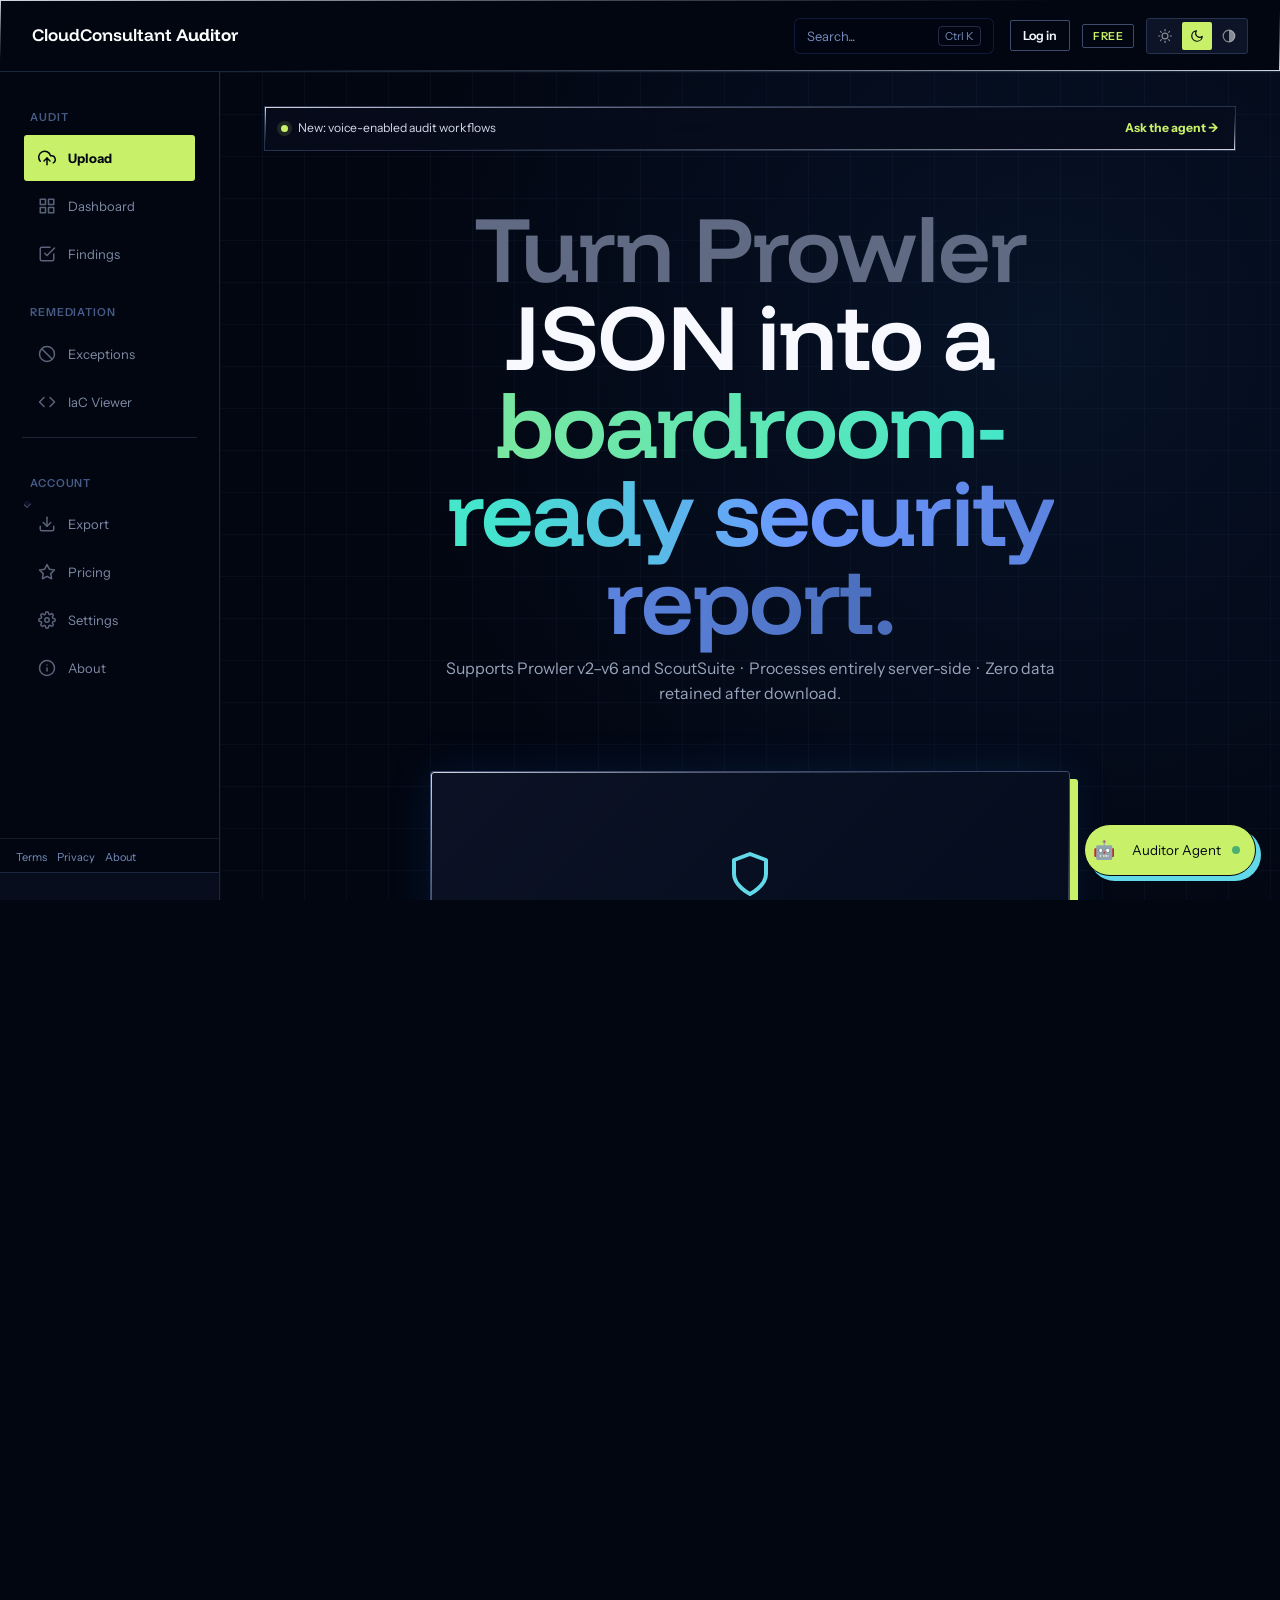
==== commit 30bca660: "fix(ui): replace missing agent avatar image with emoji" ====
--- a/frontend/dashboard.html
+++ b/frontend/dashboard.html
@@ -17,7 +17,7 @@
   <link rel="stylesheet" href="https://cdnjs.cloudflare.com/ajax/libs/font-awesome/6.4.0/css/all.min.css">
 
   <!-- App styles -->
-  <link rel="stylesheet" href="styles.css?v=8">
+  <link rel="stylesheet" href="styles.css?v=9">
   <style>
     /* CRITICAL LAYOUT — inline so it always applies */
     html, body { margin: 0; padding: 0; height: 100%; }
@@ -468,7 +468,7 @@
         <div class="cb-toast-container" id="cb-toasts" aria-live="polite" aria-atomic="false"></div>
 
         <button class="cca-agent-launcher" id="cca-agent-launcher" type="button" aria-label="Open Auditor Agent" aria-expanded="false" onclick="toggleAgentPanel()">
-          <img src="/agent-avatar.png" alt="">
+          <div style="font-size: 18px; margin-right: 8px;">🤖</div>
           <span>Auditor Agent</span>
           <i></i>
         </button>
@@ -476,7 +476,7 @@
         <aside class="cca-agent" id="cca-agent" aria-label="CloudConsultant Auditor agent" aria-hidden="true">
           <div class="cca-agent-head">
             <div>
-              <div class="cca-agent-identity"><img src="/agent-avatar.png" alt=""><span class="cca-agent-kicker">AUDITOR AGENT</span></div>
+              <div class="cca-agent-identity"><div style="font-size: 24px; margin-right: 12px; background: rgba(255,255,255,0.05); border-radius: 50%; padding: 4px;">🤖</div><span class="cca-agent-kicker">AUDITOR AGENT</span></div>
               <h2>Ask your security copilot</h2>
             </div>
             <div class="cca-agent-head-actions"><span class="cca-agent-status" id="cca-agent-status">Ready</span><button type="button" class="cca-agent-close" aria-label="Close Auditor Agent" onclick="toggleAgentPanel(false)">×</button></div>
@@ -1615,23 +1615,8 @@
     <h2 id="cca-auth-title">Keep your audit history close.</h2>
     <p id="cca-auth-copy">Create an account to save your reports and continue across devices.</p>
     
-    <div id="g_id_onload"
-         data-client_id="74114039394-q7i7u46a91b6fmrumi8fejbh1ssu7go2.apps.googleusercontent.com"
-         data-context="signin"
-         data-ux_mode="popup"
-         data-callback="handleGoogleCredential"
-         data-auto_prompt="false">
-    </div>
+    <div id="google-btn-container" style="margin-bottom: 1rem; width: 100%; display: flex; justify-content: center;"></div>
     
-    <div class="g_id_signin" style="margin-bottom: 1rem; width: 100%; display: flex; justify-content: center;"
-         data-type="standard"
-         data-shape="rectangular"
-         data-theme="outline"
-         data-text="signin_with"
-         data-size="large"
-         data-logo_alignment="left">
-    </div>
-
     <div style="display: flex; align-items: center; margin-bottom: 1rem; color: #86868b; font-size: 13px;">
       <hr style="flex-grow: 1; border: none; border-top: 1px solid #d2d2d7;">
       <span style="padding: 0 10px;">or</span>
--- a/frontend/styles.css
+++ b/frontend/styles.css
@@ -21,7 +21,7 @@
 
 .cca-account-button { border: 1px solid var(--cb-border); background: transparent; color: var(--cb-text-primary); padding: 7px 12px; cursor: pointer; font: 600 .78rem var(--cca-font-ui); }
 .cca-account-button:hover { border-color: var(--cb-accent); color: var(--cb-accent); }
-.cca-auth-modal { position: fixed; inset: 0; z-index: 700; display: none; align-items: center; justify-content: center; padding: 20px; background: rgba(5,8,18,.72); backdrop-filter: blur(8px); }
+.cca-auth-modal { position: fixed; top: 0; left: 0; width: 100vw; height: 100vh; z-index: 700; display: none; align-items: center; justify-content: center; padding: 20px; background: rgba(5,8,18,.72); backdrop-filter: blur(8px); }
 .cca-auth-modal.is-open { display: flex; }
 .cca-auth-dialog { position: relative; width: min(430px, 100%); padding: 34px; background: var(--cb-surface); border: 1px solid var(--cb-border-strong); box-shadow: 0 20px 70px rgba(0,0,0,.35); }
 .cca-auth-dialog h2 { margin: 10px 0 8px; color: var(--cb-text-primary); font-size: 1.65rem; }
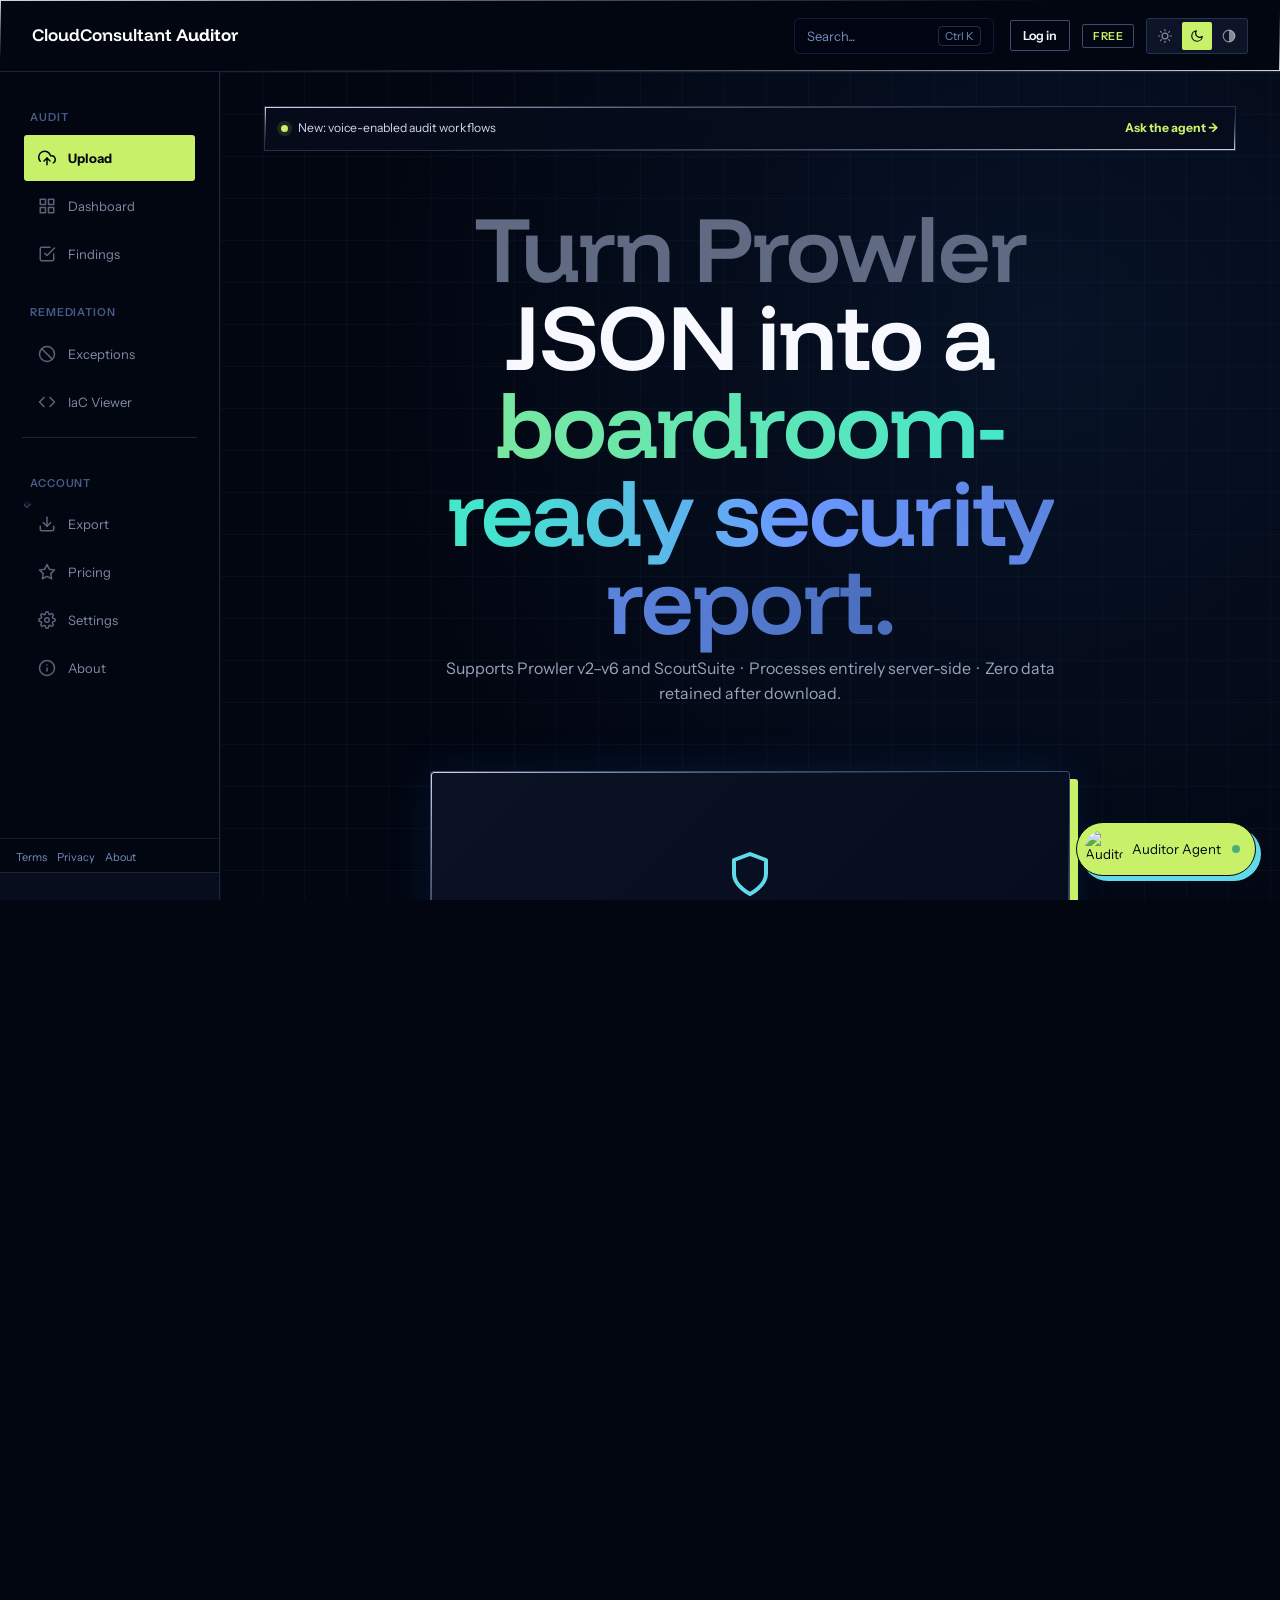
==== commit 9a9f6288: "feat(ui): update agent avatar to user-provided transparent brain image" ====
--- a/frontend/dashboard.html
+++ b/frontend/dashboard.html
@@ -17,7 +17,7 @@
   <link rel="stylesheet" href="https://cdnjs.cloudflare.com/ajax/libs/font-awesome/6.4.0/css/all.min.css">
 
   <!-- App styles -->
-  <link rel="stylesheet" href="styles.css?v=9">
+  <link rel="stylesheet" href="styles.css?v=10">
   <style>
     /* CRITICAL LAYOUT — inline so it always applies */
     html, body { margin: 0; padding: 0; height: 100%; }
@@ -468,7 +468,7 @@
         <div class="cb-toast-container" id="cb-toasts" aria-live="polite" aria-atomic="false"></div>
 
         <button class="cca-agent-launcher" id="cca-agent-launcher" type="button" aria-label="Open Auditor Agent" aria-expanded="false" onclick="toggleAgentPanel()">
-          <div style="font-size: 18px; margin-right: 8px;">🤖</div>
+          <img src="/agent-avatar.png" alt="Auditor Agent">
           <span>Auditor Agent</span>
           <i></i>
         </button>
@@ -476,7 +476,7 @@
         <aside class="cca-agent" id="cca-agent" aria-label="CloudConsultant Auditor agent" aria-hidden="true">
           <div class="cca-agent-head">
             <div>
-              <div class="cca-agent-identity"><div style="font-size: 24px; margin-right: 12px; background: rgba(255,255,255,0.05); border-radius: 50%; padding: 4px;">🤖</div><span class="cca-agent-kicker">AUDITOR AGENT</span></div>
+              <div class="cca-agent-identity"><img src="/agent-avatar.png" alt="Auditor Agent"><span class="cca-agent-kicker">AUDITOR AGENT</span></div>
               <h2>Ask your security copilot</h2>
             </div>
             <div class="cca-agent-head-actions"><span class="cca-agent-status" id="cca-agent-status">Ready</span><button type="button" class="cca-agent-close" aria-label="Close Auditor Agent" onclick="toggleAgentPanel(false)">×</button></div>
--- a/frontend/styles.css
+++ b/frontend/styles.css
@@ -158,10 +158,10 @@
 body[data-theme="corporate"] .cca-agent.is-open { opacity: 1; visibility: visible; transform: translateY(0) scale(1); }
 body[data-theme="corporate"] .cca-agent-launcher { position: fixed; right: 24px; bottom: 24px; z-index: 490; display: inline-flex; align-items: center; gap: 9px; min-height: 52px; padding: 7px 15px 7px 8px; border: 1px solid var(--cca-ink); border-radius: 28px; background: var(--cca-lime); color: var(--cca-ink); font: 700 .8rem inherit; cursor: pointer; box-shadow: 5px 5px 0 var(--cca-ink); transition: transform .18s, box-shadow .18s; }
 body[data-theme="corporate"] .cca-agent-launcher:hover { transform: translateY(-3px); box-shadow: 5px 8px 0 var(--cca-ink); }
-body[data-theme="corporate"] .cca-agent-launcher img { width: 38px; height: 38px; border-radius: 50%; object-fit: cover; background: transparent; }
+body[data-theme="corporate"] .cca-agent-launcher img { width: 38px; height: 38px; border-radius: 50%; object-fit: contain; background: transparent; }
 body[data-theme="corporate"] .cca-agent-launcher i { width: 8px; height: 8px; margin-left: 2px; border-radius: 50%; background: #1f9d55; box-shadow: 0 0 0 3px rgba(31,157,85,.18); }
 body[data-theme="corporate"] .cca-agent-identity { display: flex; align-items: center; gap: 8px; }
-body[data-theme="corporate"] .cca-agent-identity img { width: 24px; height: 24px; border-radius: 50%; object-fit: cover; background: transparent; }
+body[data-theme="corporate"] .cca-agent-identity img { width: 24px; height: 24px; border-radius: 50%; object-fit: contain; background: transparent; }
 body[data-theme="corporate"] .cca-agent-head-actions { display: flex; align-items: center; gap: 10px; }
 body[data-theme="corporate"] .cca-agent-close { border: 0; background: transparent; color: rgba(255,255,255,.7); font-size: 1.5rem; line-height: 1; cursor: pointer; }
 body[data-theme="corporate"] .cca-agent h2, body[data-theme="corporate"] .cca-agent .cca-agent-message { color: #fff; }
@@ -223,13 +223,13 @@
 body[data-theme="dark"] .cca-agent-launcher,
 body[data-theme="highcontrast"] .cca-agent-launcher { position: fixed; right: 24px; bottom: 24px; z-index: 490; display: inline-flex; align-items: center; gap: 9px; min-height: 52px; padding: 7px 15px 7px 8px; border: 1px solid var(--cb-accent); border-radius: 28px; background: var(--cb-accent); color: var(--cb-text-inverse); font: 700 .8rem inherit; cursor: pointer; box-shadow: 5px 5px 0 var(--cb-border-strong); }
 body[data-theme="dark"] .cca-agent-launcher img,
-body[data-theme="highcontrast"] .cca-agent-launcher img { width: 38px; height: 38px; border-radius: 50%; object-fit: cover; background: transparent; }
+body[data-theme="highcontrast"] .cca-agent-launcher img { width: 38px; height: 38px; border-radius: 50%; object-fit: contain; background: transparent; }
 body[data-theme="dark"] .cca-agent-launcher i,
 body[data-theme="highcontrast"] .cca-agent-launcher i { width: 8px; height: 8px; margin-left: 2px; border-radius: 50%; background: var(--cb-low); }
 body[data-theme="dark"] .cca-agent-identity,
 body[data-theme="highcontrast"] .cca-agent-identity { display: flex; align-items: center; gap: 8px; }
 body[data-theme="dark"] .cca-agent-identity img,
-body[data-theme="highcontrast"] .cca-agent-identity img { width: 24px; height: 24px; border-radius: 50%; object-fit: cover; background: transparent; }
+body[data-theme="highcontrast"] .cca-agent-identity img { width: 24px; height: 24px; border-radius: 50%; object-fit: contain; background: transparent; }
 body[data-theme="dark"] .cca-agent-head-actions,
 body[data-theme="highcontrast"] .cca-agent-head-actions { display: flex; align-items: center; gap: 10px; }
 body[data-theme="dark"] .cca-agent-close,
